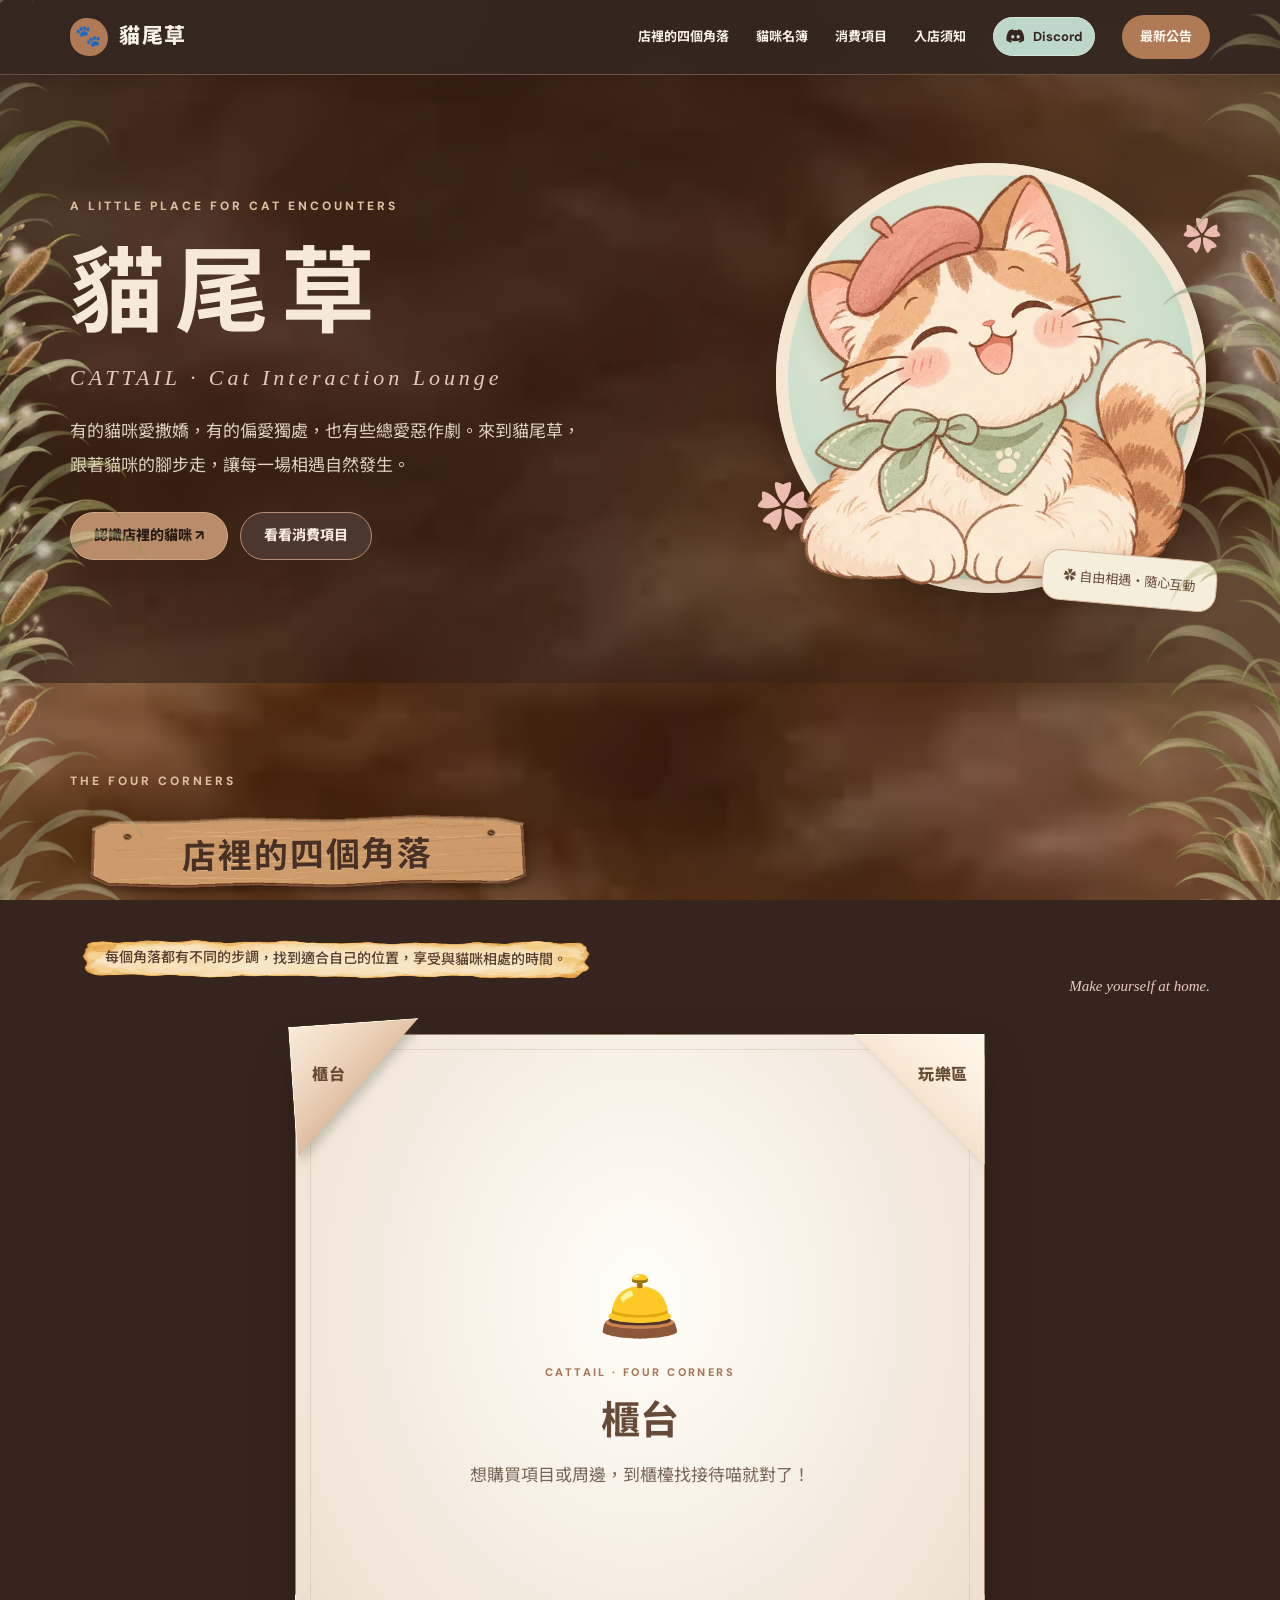
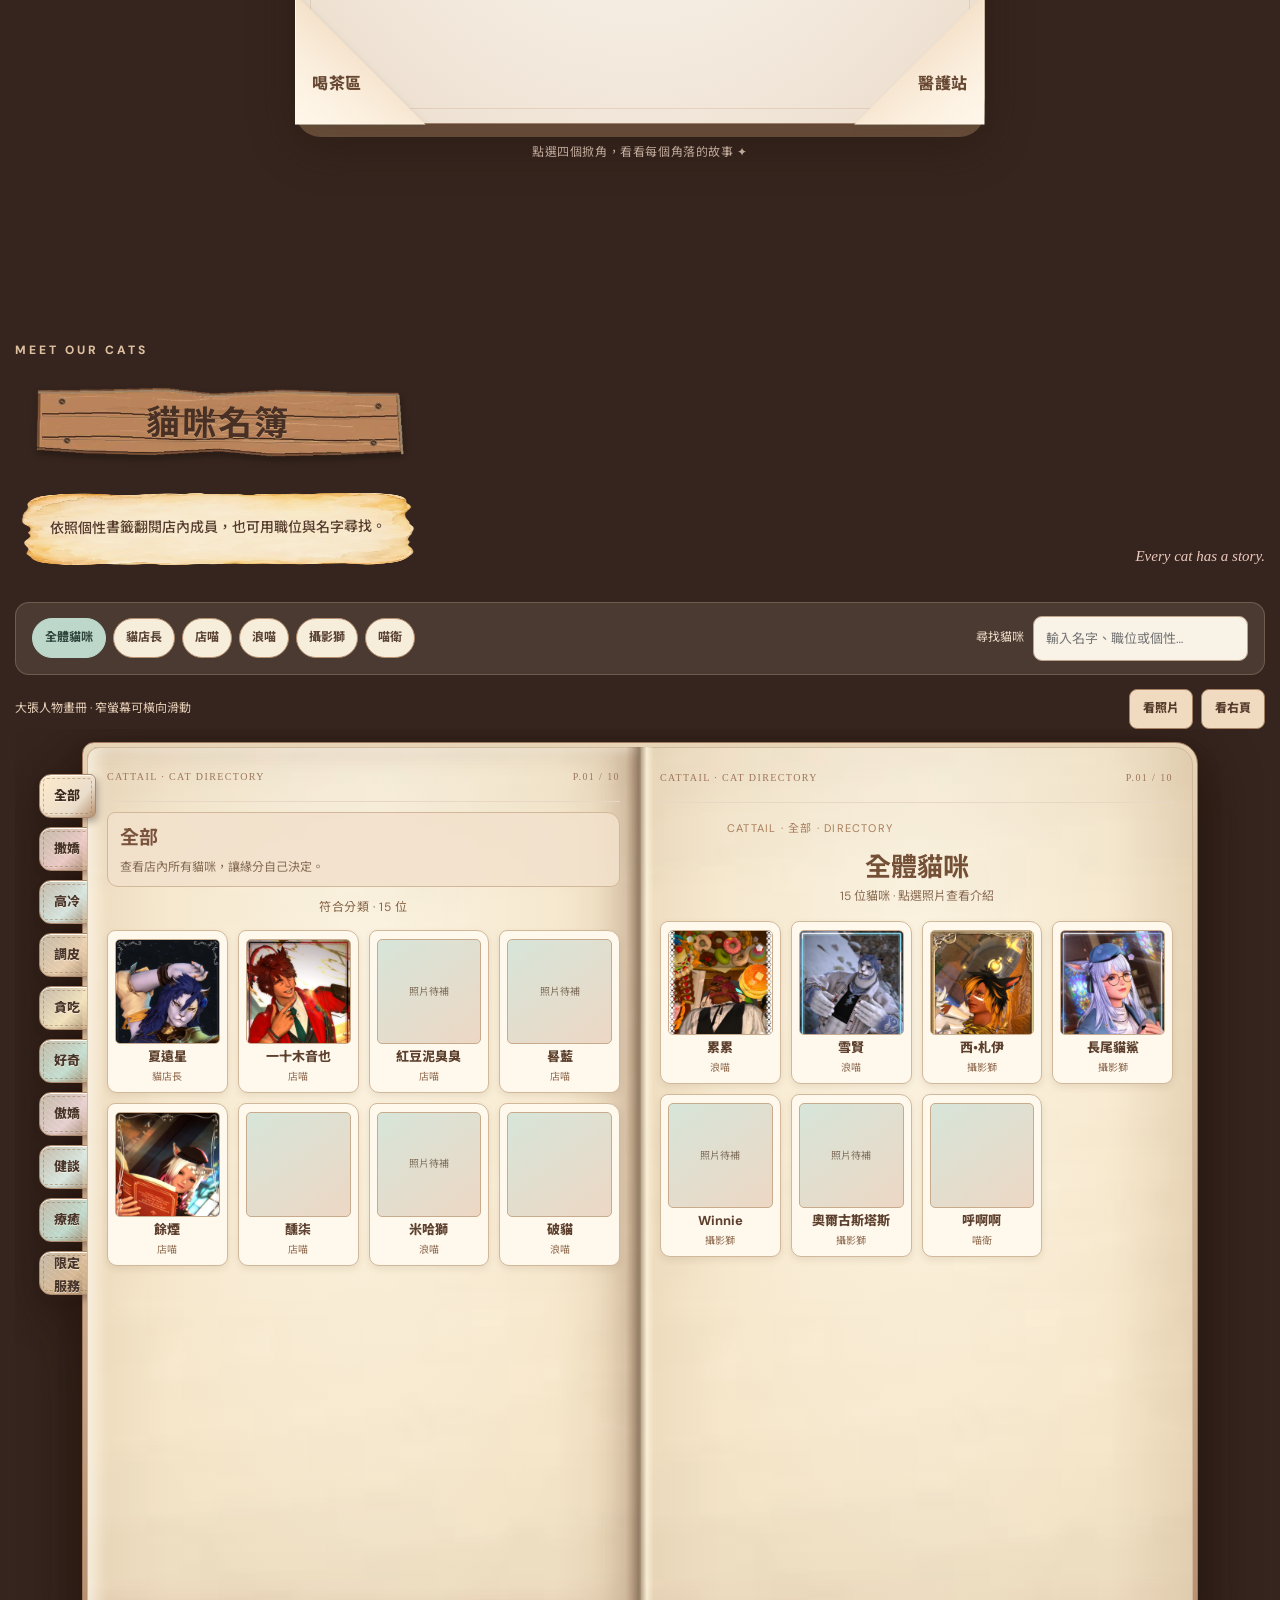
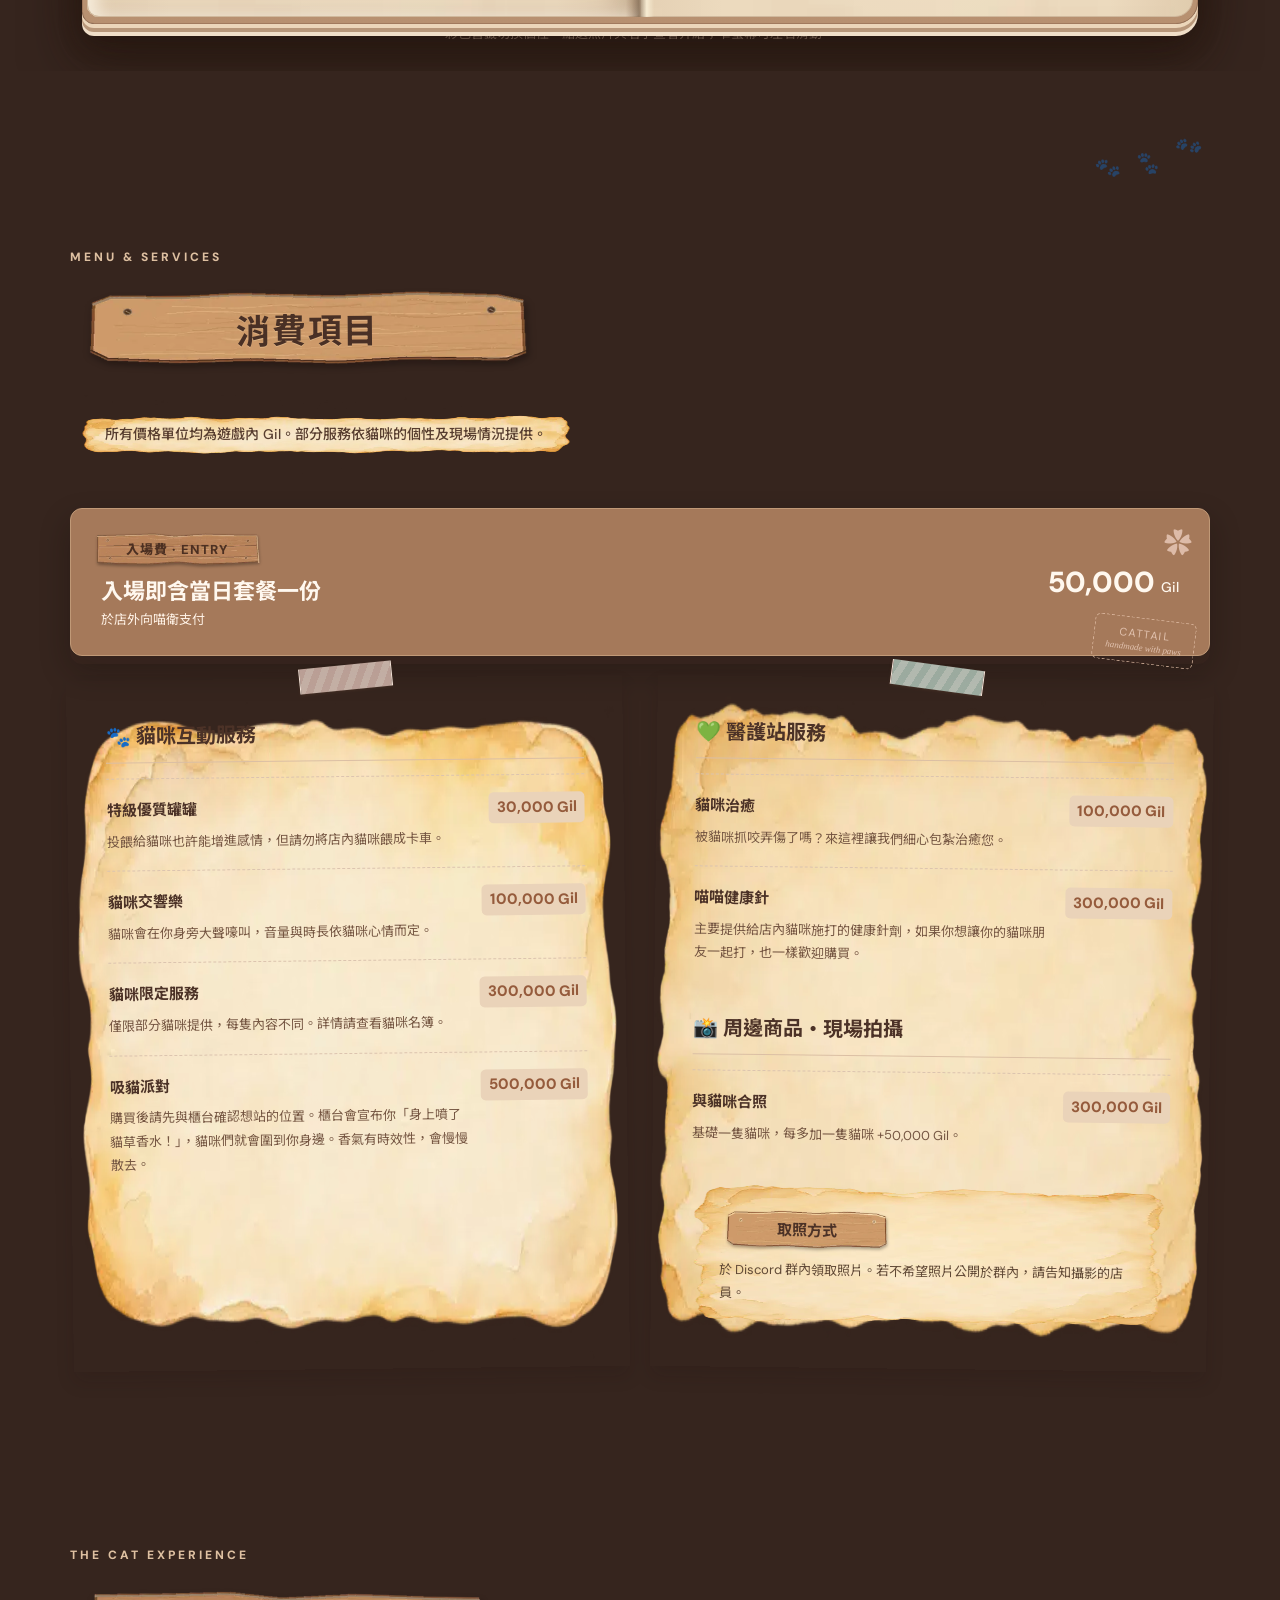
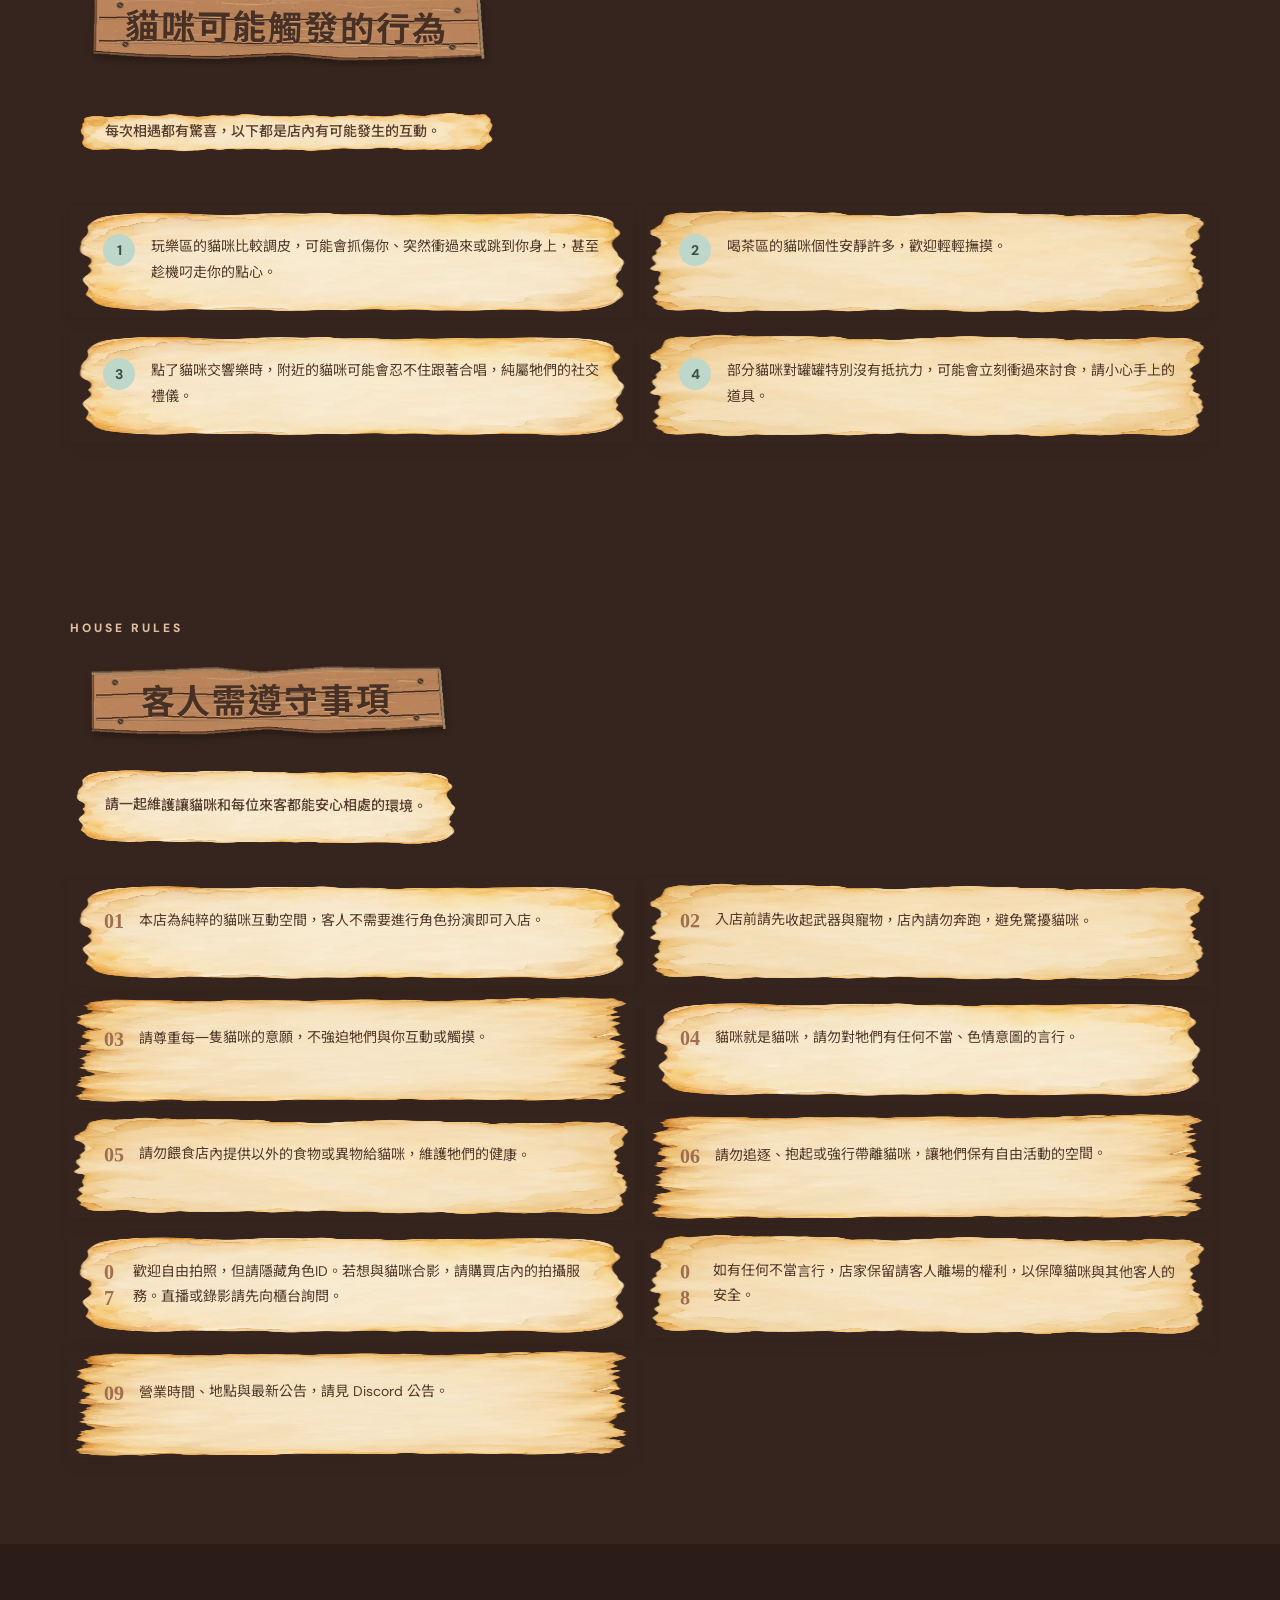
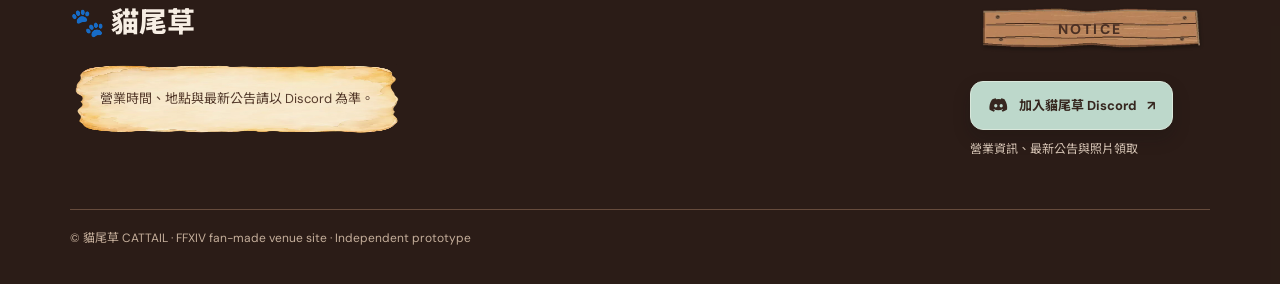
==== sites/cattail/index.html @ 221dbf66 "feat(cattail): refresh menu, tags and two-page cat directory overview" ====
<!doctype html>
<html lang="zh-Hant">
<head>
<meta charset="utf-8"><meta name="viewport" content="width=device-width, initial-scale=1">
<meta name="theme-color" content="#f7efe1">
<meta name="description" content="貓尾草｜FFXIV 貓咪互動主題店。認識店裡的貓咪，看看牠們各自的個性與故事。">
<title>貓尾草｜CATTAIL</title>
<style>
@import url('https://fonts.googleapis.com/css2?family=DM+Sans:wght@400;500;600;700&family=Noto+Sans+TC:wght@400;500;600;700;800&display=swap');
:root{--paper:#3F2F27;--cream:#F6EEDD;--ink:#F7F1E7;--sub:#D8C8B8;--green:#BDD8CB;--dark:#2E221C;--leaf:#BDD8CB;--line:#6B5447;--amber:#B07A57;--pink:#E7C6C1;--wood:#8E6348;--mint:#BDD8CB;--latte:#EAD8C5;--rose:#E7C6C1}
*{box-sizing:border-box}html{scroll-behavior:smooth}body{margin:0;background:var(--paper);color:var(--ink);font-family:"DM Sans","Noto Sans TC",sans-serif;line-height:1.8}button,a{font:inherit}a{color:inherit;text-decoration:none}button{cursor:pointer}::selection{background:#b9d2ae}
.wrapper{width:min(1140px,calc(100% - 42px));margin-inline:auto}
header{position:sticky;top:0;z-index:30;background:#faf4e9ed;backdrop-filter:blur(14px);border-bottom:1px solid #ddd9cd}.nav{height:74px;display:flex;align-items:center;justify-content:space-between;gap:20px}.brand{display:flex;align-items:center;gap:11px;font-size:21px;font-weight:800;letter-spacing:.08em}.brand-mark{display:grid;place-items:center;width:38px;height:38px;border-radius:45% 55% 49% 51%;background:var(--dark);color:#fff;font-size:21px}.nav-links{display:flex;gap:27px;align-items:center;font-size:13px;font-weight:700}.nav-links a:hover{color:var(--green)}.nav .pill{background:var(--dark);color:#fff;padding:10px 18px;border-radius:99px}.mobile-toggle{display:none;border:0;background:transparent;font-size:25px;color:var(--dark)}
.hero{position:relative;overflow:hidden;background:radial-gradient(circle at 83% 16%,#f4dec1 0,transparent 28%),linear-gradient(120deg,#f7ecd9,#f8f4e9 70%);padding:88px 0 90px}.hero-grid{display:grid;grid-template-columns:1.2fr .8fr;align-items:center;gap:45px}.eyebrow{font-size:12px;letter-spacing:.25em;font-weight:800;color:var(--green);text-transform:uppercase}.hero h1{font-size:clamp(52px,8vw,94px);line-height:1.2;letter-spacing:.12em;margin:19px 0 8px;color:var(--dark)}.hero .english{font-family:Georgia,serif;font-weight:400;font-style:italic;letter-spacing:.18em;font-size:22px;color:var(--amber)}.hero p{max-width:520px;color:#657567;font-size:17px;line-height:2}.hero-actions{display:flex;flex-wrap:wrap;gap:12px;margin-top:30px}.btn{display:inline-flex;align-items:center;justify-content:center;min-height:47px;padding:10px 23px;border-radius:99px;font-size:14px;font-weight:800;border:1px solid var(--dark);transition:.2s}.btn.primary{background:var(--dark);color:#fff}.btn.secondary{background:transparent;color:var(--dark)}.btn:hover{transform:translateY(-2px)}.hero-art{position:relative;min-height:370px;display:grid;place-items:center}.art-circle{width:min(100%,380px);aspect-ratio:1;border-radius:50%;background:#dce7ce;display:grid;place-items:center;box-shadow:inset 0 0 0 18px #eaf0dd;position:relative}.cat-illustration{font-size:clamp(130px,19vw,205px);line-height:1;filter:drop-shadow(0 10px 0 #b9cba9)}.art-circle:before,.art-circle:after{content:"✿";position:absolute;font-size:52px;color:#f2ba93}.art-circle:before{left:-19px;bottom:37px}.art-circle:after{right:-15px;top:40px;font-size:38px}.hero-sticker{position:absolute;bottom:4%;right:0;background:#fff9ef;border:1px solid #d8d7c7;box-shadow:0 10px 30px #48594518;padding:13px 20px;border-radius:18px;font-size:13px;transform:rotate(6deg)}
.section{padding:88px 0}.section.alt{background:#fffaf3}.section-head{display:flex;align-items:end;justify-content:space-between;gap:24px;margin-bottom:32px}.section h2{font-size:clamp(29px,4vw,43px);line-height:1.3;color:var(--dark);margin:8px 0}.section-desc{color:var(--sub);font-size:14px;max-width:520px}.section-head .decor{font-family:Georgia,serif;font-style:italic;font-size:15px;color:var(--amber)}
.corner-grid{display:grid;grid-template-columns:repeat(4,1fr);gap:15px}.corner{padding:29px 24px;border:1px solid #e2e1d4;border-radius:22px;background:#fffdf7;min-height:259px}.corner .symbol{font-size:40px;display:block;margin-bottom:15px}.corner h3{font-size:20px;color:var(--dark);margin:0 0 8px}.corner p{font-size:14px;color:var(--sub);margin:0}.corner:nth-child(2){background:#f5eee0}.corner:nth-child(3){background:#f0f3e9}.corner:nth-child(4){background:#f7eae7}
.filter-bar{display:flex;flex-wrap:wrap;gap:10px;margin:24px 0 25px}.filter{border:1px solid #d3d8c9;background:#fffdf7;padding:8px 16px;border-radius:99px;font-size:13px;font-weight:700;color:var(--dark)}.filter.active,.filter:hover{background:var(--dark);border-color:var(--dark);color:white}.filter:focus-visible,.btn:focus-visible,a:focus-visible{outline:3px solid #c88a4f;outline-offset:3px}.trait-explainer{display:flex;align-items:start;gap:12px;background:#edf1e7;padding:14px 19px;border-radius:14px;font-size:14px;color:#506853;margin-bottom:25px}.trait-explainer strong{white-space:nowrap}
.cats{display:grid;grid-template-columns:repeat(3,1fr);gap:20px}.empty{grid-column:1/-1;background:repeating-linear-gradient(135deg,#fcfaf2,#fcfaf2 14px,#f8f5ed 14px,#f8f5ed 28px);border:1px dashed #bac8ad;border-radius:22px;min-height:235px;display:flex;align-items:center;justify-content:center;flex-direction:column;text-align:center;padding:35px}.empty .big{font-size:55px}.empty h3{margin:10px 0 3px;color:var(--dark)}.empty p{font-size:14px;color:var(--sub);margin:0}.cat-card{background:#fff;border:1px solid #e0dfd1;border-radius:22px;overflow:hidden}.cat-image{aspect-ratio:4/3;background:#e7eede;display:grid;place-items:center;font-size:65px}.cat-body{padding:19px}.cat-body h3{margin:0}.cat-body p{font-size:14px;color:var(--sub)}.tags{display:flex;gap:7px;flex-wrap:wrap}.tag{background:#e8eee3;color:#54715c;font-size:12px;border-radius:99px;padding:3px 10px}.cat-details{margin-top:16px;border:0;border-radius:8px;background:#e3ebdf;color:var(--dark);padding:8px 15px;font-weight:700}
.entry-banner{margin-top:18px;padding:24px 30px;background:var(--dark);color:#fff;border-radius:20px;display:flex;justify-content:space-between;align-items:center;gap:15px}.entry-banner strong{font-size:22px}.entry-banner small{display:block;color:#dbeddf;font-size:13px}.entry-price{font-size:29px;font-weight:800;white-space:nowrap}.entry-price span{font-size:14px;font-weight:500}
.menu-grid{display:grid;grid-template-columns:1fr 1fr;gap:22px}.menu-panel{background:#fff;border:1px solid #e3e0d6;border-radius:22px;padding:28px}.menu-panel h3{margin:0 0 15px;color:var(--dark);font-size:20px}.menu-panel.wide{grid-column:1/-1}.menu-item{padding:17px 0;border-top:1px dashed #dadbd0;display:grid;grid-template-columns:1fr auto;gap:12px}.menu-item strong{font-size:15px}.menu-item p{margin:5px 0 0;color:var(--sub);font-size:13px}.menu-item .price{color:var(--amber);font-size:15px;font-weight:800;white-space:nowrap}.menu-note{background:#f4f1e8;border-radius:13px;padding:16px 18px;margin-top:17px;color:#6b705f;font-size:13px}
.behaviors{display:grid;grid-template-columns:repeat(2,1fr);gap:12px}.behavior{display:flex;gap:16px;align-items:start;padding:20px;background:#fffdf8;border:1px solid #e4e3d6;border-radius:16px;font-size:14px}.behavior .num{display:grid;place-items:center;flex:none;border-radius:50%;width:32px;height:32px;background:#dfe8d7;color:var(--dark);font-weight:800}
.rules{counter-reset:rules;display:grid;grid-template-columns:1fr 1fr;gap:12px}.rule{padding:18px 20px;border-radius:14px;border:1px solid #e0ded0;background:#fffdf7;font-size:14px;display:flex;gap:15px}.rule:before{counter-increment:rules;content:counter(rules,decimal-leading-zero);font-family:Georgia,serif;color:var(--amber);font-weight:bold;font-size:20px;line-height:1.3}
footer{background:#354f42;color:#e6eede;padding:54px 0 35px}.footer-grid{display:flex;justify-content:space-between;gap:25px;align-items:start}.footer-logo{font-size:28px;font-weight:800}.footer-note{color:#c0d2c3;font-size:13px}.footer-link{font-size:13px;text-decoration:underline;text-underline-offset:4px}.copyright{border-top:1px solid #5c7060;margin-top:35px;padding-top:18px;font-size:12px;color:#acbcae}
dialog{border:none;border-radius:22px;max-width:520px;width:calc(100% - 30px);padding:28px;background:#fffaf2;color:var(--ink);box-shadow:0 20px 70px #0004}dialog::backdrop{background:#233327a8}dialog button{float:right;border:0;background:var(--dark);color:#fff;border-radius:30px;padding:8px 16px}
@media(max-width:900px){.corner-grid{grid-template-columns:repeat(2,1fr)}.hero-grid{gap:15px}.hero-art{min-height:300px}.nav-links{gap:14px}}@media(max-width:690px){.wrapper{width:min(100% - 30px,1140px)}.nav{height:65px}.mobile-toggle{display:block}.nav-links{display:none;position:absolute;top:65px;left:0;right:0;background:var(--paper);padding:19px;flex-direction:column;align-items:stretch;border-bottom:1px solid #ddd}.nav-links.open{display:flex}.hero{padding:54px 0 45px}.hero-grid{grid-template-columns:1fr}.hero-art{min-height:230px;order:-1}.art-circle{width:210px}.cat-illustration{font-size:115px}.hero-sticker{right:10%;bottom:1%;font-size:11px}.hero h1{font-size:58px}.hero p{font-size:15px}.section{padding:62px 0}.section-head{display:block}.section-head .decor{display:none}.corner-grid,.menu-grid,.behaviors,.rules,.cats{grid-template-columns:1fr}.corner{min-height:auto;padding:23px}.menu-panel.wide{grid-column:auto}.menu-panel{padding:21px}.menu-item{grid-template-columns:1fr}.menu-item .price{margin-top:-5px}.entry-banner{align-items:start;flex-direction:column}.entry-price{font-size:24px}.footer-grid{flex-direction:column}}
@media(prefers-reduced-motion:reduce){html{scroll-behavior:auto}.btn{transition:none}}

/* Four-corner folded paper navigation */
.corner-switchboard{width:min(100%,690px);margin:34px auto 0}
.corner-paper{--corner-tone:#f4ebdb;position:relative;aspect-ratio:1;border-radius:26px;background:radial-gradient(ellipse at 50% 40%,#fffdf8 5%,var(--corner-tone) 120%);border:1px solid #e0d8c7;box-shadow:0 19px 50px #344d3b12,0 3px 7px #344d3b0a;isolation:isolate;transition:background .35s ease;overflow:visible}
.corner-paper[data-active="play"]{--corner-tone:#f3e6d5}
.corner-paper[data-active="tea"]{--corner-tone:#dfeadc}
.corner-paper[data-active="care"]{--corner-tone:#f2e0dd}
.corner-paper-grain{position:absolute;inset:14px;border:1px solid #a9b7a22e;border-radius:18px;pointer-events:none}
.corner-display{position:absolute;inset:16%;display:flex;flex-direction:column;align-items:center;justify-content:center;text-align:center;gap:8px;padding:18px;transition:opacity .2s ease,transform .28s ease}
.corner-display.is-changing{opacity:0;transform:translateY(10px)}
.corner-symbol{font-size:clamp(40px,6vw,67px);line-height:1.2;margin-bottom:7px}
.corner-kicker{letter-spacing:.22em;color:var(--green);font-size:11px;font-weight:800}
.corner-display h3{font-size:clamp(24px,4vw,39px);margin:3px 0;color:var(--dark);line-height:1.4}
.corner-display p{max-width:380px;color:var(--sub);font-size:clamp(13px,1.7vw,17px);line-height:1.9;margin:0}
.corner-flap{--edge:clamp(90px,19%,142px);width:var(--edge);height:var(--edge);border:0;background:none;position:absolute;z-index:3;color:var(--dark);padding:0;outline-offset:6px;filter:drop-shadow(2px 3px 3px #3948321f);transition:filter .25s ease}
.corner-flap .flap-fold{position:absolute;inset:0;background:linear-gradient(140deg,#fffdf5 4%,#e5d8bd 98%);clip-path:polygon(0 0,100% 0,0 100%);box-shadow:inset 1px 1px 0 #fff9e6;transition:transform .3s cubic-bezier(.2,.8,.2,1),background .3s;transform-origin:0 0}
.corner-flap .flap-fold:after{content:"";position:absolute;inset:0;background:linear-gradient(135deg,#fff8edaa,transparent 65%);clip-path:inherit}
.corner-flap.top-left{top:-1px;left:-1px}.corner-flap.top-right{top:-1px;right:-1px}.corner-flap.bottom-left{bottom:-1px;left:-1px}.corner-flap.bottom-right{bottom:-1px;right:-1px}
.corner-flap.top-right .flap-fold{transform:scaleX(-1);transform-origin:50% 50%}
.corner-flap.bottom-left .flap-fold{transform:scaleY(-1);transform-origin:50% 50%}
.corner-flap.bottom-right .flap-fold{transform:scale(-1,-1);transform-origin:50% 50%}
.corner-flap .flap-label{position:absolute;z-index:1;font-size:clamp(12px,1.6vw,16px);font-weight:800;letter-spacing:.035em;white-space:nowrap;pointer-events:none}
.corner-flap.top-left .flap-label{top:20%;left:13%}.corner-flap.top-right .flap-label{top:20%;right:13%}.corner-flap.bottom-left .flap-label{bottom:20%;left:13%}.corner-flap.bottom-right .flap-label{bottom:20%;right:13%}
.corner-flap.active .flap-fold{background:linear-gradient(140deg,#f8d8aa,#dfbd86)}
.corner-flap:hover,.corner-flap.active{filter:drop-shadow(3px 7px 5px #3948323b)}
.corner-flap.top-left:hover .flap-fold,.corner-flap.top-left.active .flap-fold{transform:translate(-7px,-7px) rotate(-4deg)}
.corner-flap.top-right:hover .flap-fold,.corner-flap.top-right.active .flap-fold{transform:scaleX(-1) translate(-7px,-7px) rotate(-4deg)}
.corner-flap.bottom-left:hover .flap-fold,.corner-flap.bottom-left.active .flap-fold{transform:scaleY(-1) translate(-7px,-7px) rotate(-4deg)}
.corner-flap.bottom-right:hover .flap-fold,.corner-flap.bottom-right.active .flap-fold{transform:scale(-1,-1) translate(-7px,-7px) rotate(-4deg)}
.corner-hint{text-align:center;font-size:12px;color:var(--sub);margin:18px 0 0;letter-spacing:.05em}
@media(max-width:690px){.corner-switchboard{width:min(100%,510px)}.corner-paper{border-radius:20px}.corner-paper-grain{inset:9px;border-radius:14px}.corner-display{inset:20% 12%;padding:4px;gap:3px}.corner-kicker{font-size:9px;letter-spacing:.09em}.corner-display p{font-size:13px;line-height:1.6}.corner-symbol{font-size:35px}.corner-flap{--edge:clamp(76px,22%,112px)}.corner-flap .flap-label{font-size:12px}}
@media(max-width:390px){.corner-display{inset:19% 10%}.corner-symbol{font-size:29px}.corner-display h3{font-size:23px}.corner-display p{font-size:12px;line-height:1.5}.corner-kicker{display:none}.corner-flap{--edge:73px}.corner-flap .flap-label{font-size:11px}}
@media(prefers-reduced-motion:reduce){.corner-display,.corner-flap,.corner-flap .flap-fold{transition:none!important}}

/* CATTAIL physical bookmark book layout */
.cat-book{display:grid;grid-template-columns:110px minmax(0,1fr);margin:30px auto 0;max-width:1060px;align-items:stretch;isolation:isolate}
.cat-book-tabs{display:flex;flex-direction:column;align-items:flex-end;gap:8px;padding:27px 0 25px;position:relative;z-index:5}
.bookmark-tab{--bookmark-color:#e8e7dd;--bookmark-text:#465a49;position:relative;display:block;width:100px;min-height:46px;padding:0 11px 0 0;border:0;background:none;cursor:pointer;text-align:center;color:var(--bookmark-text);font-weight:800;font-size:13px;transition:transform .24s ease,filter .24s ease;filter:drop-shadow(0 3px 2px #3b433919)}
.bookmark-tab:nth-child(2){--bookmark-color:#f5dedb}.bookmark-tab:nth-child(3){--bookmark-color:#dce5e7}.bookmark-tab:nth-child(4){--bookmark-color:#f7dfc2}.bookmark-tab:nth-child(5){--bookmark-color:#f1e8c6}.bookmark-tab:nth-child(6){--bookmark-color:#d9e8d8}.bookmark-tab:nth-child(7){--bookmark-color:#e9dce9}.bookmark-tab:nth-child(8){--bookmark-color:#d9e8ef}.bookmark-tab:nth-child(9){--bookmark-color:#d7ebdf}.bookmark-tab:nth-child(10){--bookmark-color:#ebddc1}
.bookmark-tab:before{content:"";position:absolute;inset:0 3px 0 0;background:var(--bookmark-color);border:1px solid #b6bbae;clip-path:polygon(0 0,88% 0,100% 50%,88% 100%,0 100%);border-radius:12px 0 0 12px}
.bookmark-tab:after{content:"";position:absolute;right:8px;top:4px;bottom:4px;width:2px;background:#ffffff77;transform:skewY(30deg)}
.bookmark-tab span{position:relative;z-index:1;display:block;padding:9px 7px 9px 2px}
.bookmark-tab:hover{transform:translateX(7px)}
.bookmark-tab.active{transform:translateX(13px);z-index:7;filter:drop-shadow(3px 5px 4px #283c3440)}
.bookmark-tab.active:before{background:#496957;border-color:#385345}
.bookmark-tab.active{color:#fff}
.bookmark-tab:focus-visible{outline:3px solid #ad7b43;outline-offset:4px;border-radius:10px}
.cat-book-stage{min-width:0;position:relative;perspective:1800px}
.cat-book-stage:after{content:"";position:absolute;bottom:-8px;left:9px;right:12px;height:10px;border-radius:0 0 14px 14px;background:repeating-linear-gradient(to bottom,#e2d8c8 0,#e2d8c8 1px,#fffaf2 2px,#fffaf2 3px);box-shadow:0 8px 18px #4c574329;z-index:-1}
.cat-book-page{position:relative;min-height:620px;height:100%;border:1px solid #d8d5c9;border-radius:5px 22px 22px 5px;background:linear-gradient(100deg,#eae7dc 0,#fffdf7 4%,#fffcf5 60%,#faf4e7 100%);box-shadow:6px 13px 34px #3b4c3b1c,inset 11px 0 15px #645c4a12;overflow:hidden;isolation:isolate}
.book-spine{position:absolute;top:0;bottom:0;left:0;width:24px;pointer-events:none;z-index:2;background:linear-gradient(90deg,#77736926,transparent)}
.page-content{position:relative;z-index:1;padding:39px 43px 44px;transition:opacity .15s ease;min-height:620px}
.book-page-heading{display:flex;justify-content:space-between;gap:15px;color:#9b8869;font-family:Georgia,serif;letter-spacing:.14em;font-size:11px;margin-bottom:33px;border-bottom:1px solid #e7e1d4;padding-bottom:15px}
.book-explainer{display:flex;align-items:flex-start;gap:12px;margin:0 0 28px;background:#eff2e9;border:1px solid #e2e9d9;border-radius:12px;padding:17px 20px}
.book-explainer strong{color:var(--dark);font-size:16px;white-space:nowrap}.book-explainer span{font-size:14px}
.cat-book .cats{grid-template-columns:repeat(2,minmax(0,1fr));align-content:start}
.cat-book .empty{background:radial-gradient(circle at top,#fffaf2,#f8f4eb);border:1px dashed #c7cfba;min-height:280px}
.page-flip-overlay{position:absolute;inset:0;z-index:8;pointer-events:none;opacity:0;transform-style:preserve-3d;perspective:1800px}
.page-flip-overlay:before,.page-flip-overlay .flip-paper-back{content:"";display:block;position:absolute;inset:0;border-radius:3px 20px 20px 3px;backface-visibility:hidden;background:linear-gradient(95deg,#d5cbba 0%,#faf5ea 4%,#fffdf6 45%,#f4e9d9 95%,#dfd3bf 100%);box-shadow:-14px 7px 28px #433e3261}
.page-flip-overlay .flip-paper-back{background:linear-gradient(95deg,#e5dac8,#fffcf4 40%,#f0e7d9);transform:rotateY(180deg)}
.cat-book-page.flipping .page-flip-overlay{opacity:1;transform-origin:left center;animation:bookPageTurn .82s cubic-bezier(.39,.01,.65,1) both}
.cat-book-page.flipping .page-content{animation:bookContentTransition .82s ease both}
@keyframes bookPageTurn{0%{transform:rotateY(0deg);opacity:0}3%{opacity:1}50%{transform:rotateY(-90deg);opacity:1}96%{opacity:1}100%{transform:rotateY(-180deg);opacity:0}}
@keyframes bookContentTransition{0%,42%{opacity:1}48%,58%{opacity:0}70%,100%{opacity:1}}
@media(max-width:860px){.cat-book{grid-template-columns:87px minmax(0,1fr)}.bookmark-tab{width:80px;min-height:43px;font-size:12px}.cat-book-tabs{gap:7px}.page-content{padding:27px 24px 31px}.cat-book .cats{grid-template-columns:1fr}.cat-book-page{min-height:600px}.page-content{min-height:600px}}
@media(max-width:550px){.cat-book{grid-template-columns:68px minmax(0,1fr)}.cat-book-tabs{gap:6px;padding-top:23px}.bookmark-tab{width:62px;min-height:38px;font-size:11px;padding-right:6px}.bookmark-tab.active{transform:translateX(8px)}.bookmark-tab span{padding:7px 4px 7px 0}.cat-book-page{border-radius:3px 14px 14px 3px;min-height:550px}.page-content{padding:26px 14px 25px 19px;min-height:550px}.book-page-heading{font-size:9px;letter-spacing:.04em;margin-bottom:19px}.book-explainer{display:block;padding:12px 13px}.book-explainer strong{display:block;margin-bottom:4px}.book-explainer span{font-size:12px}.cat-book .empty{min-height:220px;padding:15px}.cat-book .empty p{font-size:12px}.cat-book .empty h3{font-size:17px}}
@media(prefers-reduced-motion:reduce){.cat-book-page.flipping .page-flip-overlay,.cat-book-page.flipping .page-content{animation:none}.bookmark-tab{transition:none}}

/* Bound bookmark leaves: the tab rail travels with the turning paper. */
.cat-book{--bookmark-width:110px;display:block;position:relative;max-width:1060px;perspective:2000px;overflow:visible}
.cat-book-tabs{position:absolute;top:0;bottom:0;left:0;width:var(--bookmark-width);height:100%;z-index:6;transform:translateX(0);transition:transform .88s cubic-bezier(.32,.04,.25,1);display:flex;align-items:flex-end;flex-direction:column;gap:8px;padding:27px 0 25px;pointer-events:auto}
.cat-book-stage{position:relative;width:calc(100% - var(--bookmark-width));margin-left:var(--bookmark-width);transform:translateX(0);transition:transform .88s cubic-bezier(.32,.04,.25,1);perspective:2000px}
.cat-book[data-side="right"] .cat-book-tabs{transform:translateX(calc(100% * 0 + var(--book-travel, 0px)));align-items:flex-start}
.cat-book[data-side="right"] .cat-book-stage{transform:translateX(calc(-1 * var(--bookmark-width)))}
.cat-book[data-side="right"] .bookmark-tab{padding:0 0 0 11px}
.cat-book[data-side="right"] .bookmark-tab:before{inset:0 0 0 3px;clip-path:polygon(12% 0,100% 0,100% 100%,12% 100%,0 50%);border-radius:0 12px 12px 0}
.cat-book[data-side="right"] .bookmark-tab:after{right:auto;left:8px;transform:skewY(-30deg)}
.cat-book[data-side="right"] .bookmark-tab.active{transform:translateX(-13px)}
.cat-book[data-side="right"] .bookmark-tab:hover{transform:translateX(-7px)}
.cat-book[data-side="right"] .bookmark-tab.active:hover{transform:translateX(-13px)}
.cat-book[data-side="right"] .cat-book-page{border-radius:22px 5px 5px 22px;box-shadow:-6px 13px 34px #3b4c3b1c,inset -11px 0 15px #645c4a12;background:linear-gradient(270deg,#eae7dc 0,#fffdf7 4%,#fffcf5 60%,#faf4e7 100%)}
.cat-book[data-side="right"] .book-spine{left:auto;right:0;background:linear-gradient(270deg,#77736926,transparent)}
.cat-book[data-side="right"] .cat-book-stage:after{left:12px;right:9px}
.cat-book .page-flip-overlay{transform-origin:0 50%;will-change:transform;backface-visibility:visible}
.cat-book .cat-book-page.flipping-ltr .page-flip-overlay{animation:boundLeafLTR .88s cubic-bezier(.42,.02,.62,1) both}
.cat-book .cat-book-page.flipping-rtl .page-flip-overlay{transform-origin:100% 50%;animation:boundLeafRTL .88s cubic-bezier(.42,.02,.62,1) both}
.cat-book .cat-book-page.flipping-ltr .page-content,.cat-book .cat-book-page.flipping-rtl .page-content{animation:bookContentTransition .88s ease both}
.cat-book[data-side="left"] .cat-book-page .page-flip-overlay{background:linear-gradient(110deg,#fefbf3,#f0e5d5)}
.cat-book[data-side="right"] .cat-book-page .page-flip-overlay{background:linear-gradient(260deg,#fefbf3,#f0e5d5)}
@keyframes boundLeafLTR{0%{opacity:0;transform:rotateY(0deg)}3%{opacity:1}47%{opacity:1;transform:rotateY(89deg)}94%{opacity:1}100%{opacity:0;transform:rotateY(180deg)}}
@keyframes boundLeafRTL{0%{opacity:0;transform:rotateY(0deg)}3%{opacity:1}47%{opacity:1;transform:rotateY(-89deg)}94%{opacity:1}100%{opacity:0;transform:rotateY(-180deg)}}
@keyframes bookContentTransition{0%,42%{opacity:1}48%,58%{opacity:0}70%,100%{opacity:1}}
@media(max-width:860px){.cat-book{--bookmark-width:87px}.cat-book-tabs{gap:7px}}
@media(max-width:550px){.cat-book{--bookmark-width:68px}.cat-book-tabs{gap:6px;padding-top:23px}}
@media(prefers-reduced-motion:reduce){.cat-book-tabs,.cat-book-stage{transition:none!important}.cat-book-page.flipping-ltr .page-flip-overlay,.cat-book-page.flipping-rtl .page-flip-overlay,.cat-book-page.flipping-ltr .page-content,.cat-book-page.flipping-rtl .page-content{animation:none!important}}

/* Physical two-page book: each bookmark is part of an individual leaf. */
.physical-book{--tabW:76px;max-width:1140px;margin:36px auto 0;padding:0 var(--tabW);overflow:visible}
.book-spread{position:relative;width:100%;height:610px;perspective:1800px;overflow:visible;isolation:isolate;filter:drop-shadow(0 15px 16px #544c3c21)}
.book-spread:before{content:"";position:absolute;inset:-5px -5px -7px;border-radius:12px 22px 22px 12px;background:#e6dbcb;box-shadow:0 5px #cfc2ae,0 8px #f7ead7;z-index:-1}
.book-base{position:absolute;top:0;bottom:0;width:50%;background:linear-gradient(95deg,#f8f2e8,#fffdf7 18%,#fffaf0);border:1px solid #d9d3c5;overflow:hidden}
.book-base-left{left:0;border-radius:13px 0 0 13px}
.book-base-right{right:0;border-radius:0 18px 18px 0;padding:35px;background:linear-gradient(100deg,#efe7da,#fffdf6 11%,#fffaf1)}
.book-sheets{position:absolute;inset:0;z-index:2;pointer-events:none}
.book-leaf{position:absolute;left:0;top:0;width:50%;height:100%;transform-origin:right center;transform:rotateY(0deg);transform-style:preserve-3d;transition:transform .68s cubic-bezier(.37,.03,.63,1);pointer-events:none;will-change:transform}
.book-leaf.turned{transform:rotateY(180deg)}
.leaf-face{position:absolute;inset:0;backface-visibility:hidden;-webkit-backface-visibility:hidden;overflow:visible;border:1px solid #ddd3c4;background:linear-gradient(100deg,#fffdf7,#fcf8ee 76%,#e9e0d1 100%);box-shadow:inset -10px 0 15px #7b695315}
.leaf-front{border-radius:12px 3px 3px 12px}
.leaf-back{transform:rotateY(180deg);background:linear-gradient(90deg,#e9e0d1,#fffdf7 13%,#faf4eb);border-radius:3px 18px 18px 3px;box-shadow:inset 11px 0 16px #7b695316}
.book-leaf-content{height:100%;min-width:0;padding:31px 29px 35px;overflow:auto;scrollbar-width:thin;pointer-events:auto}
.book-page-heading{margin-bottom:25px;font-size:10px}
.book-trait-heading{padding:14px 16px;background:#eef2e9;border-radius:12px;margin-bottom:22px}
.book-trait-heading h3{margin:0 0 2px;color:var(--dark);font-size:19px}
.book-trait-heading p{margin:0;font-size:12px;color:var(--sub);line-height:1.7}
.book-cat-list{display:grid;grid-template-columns:1fr;gap:14px}
.book-cat-list .empty{min-height:215px;padding:18px;background:#faf7ef}
.book-cat-list .empty h3{font-size:17px}.book-cat-list .empty p{font-size:12px}
.book-cat-list .cat-image{aspect-ratio:3/2}.book-cat-list .cat-body{padding:15px}
.book-back-content{height:calc(100% - 70px);display:flex;align-items:center;justify-content:center;flex-direction:column;text-align:center;padding:20px 12px;color:var(--dark)}
.book-back-content h3{font-size:clamp(24px,3vw,38px);margin:12px 0}
.book-back-content p{font-size:15px;line-height:2;max-width:300px;color:var(--sub)}
.book-paw{font-size:45px;opacity:.6;margin-top:22px}
.book-center-spine{position:absolute;top:0;bottom:0;left:calc(50% - 7px);width:14px;background:linear-gradient(90deg,#52463800,#5f554b23 45%,#fffdf6a8 70%,transparent);pointer-events:none;z-index:160}
.bound-tab{--tab-color:#e2e6df;position:absolute;top:calc(26px + var(--tab-index) * 53px);width:var(--tabW);height:44px;z-index:1;padding:0 8px;border:1px solid #b9b9ad;color:#395b4b;background:linear-gradient(120deg,#ffffff92,var(--tab-color) 70%);font-weight:800;font-size:13px;letter-spacing:.025em;pointer-events:auto;box-shadow:0 3px 7px #3b4c392a;transition:filter .18s ease}
.bound-tab-left{left:calc(-1 * var(--tabW) + 8px);border-radius:11px 3px 3px 11px;border-right:0}
.bound-tab-right{right:calc(-1 * var(--tabW) + 8px);border-radius:3px 11px 11px 3px;border-left:0}
.bound-tab:hover{filter:brightness(1.07)}
.current-leaf .bound-tab-left{background:linear-gradient(120deg,#587d68,#3d5b4b);color:#fff}
.book-leaf.in-motion .leaf-face{box-shadow:inset -10px 0 18px #61513b27,0 8px 22px #574d3e30}
.book-leaf.in-motion:before{content:"";position:absolute;inset:0;background:#39302124;z-index:1;pointer-events:none;animation:turnShade .68s ease both}
@keyframes turnShade{0%,100%{opacity:0}50%{opacity:1}}
.book-help{text-align:center;margin:22px 0 0;color:var(--sub);font-size:12px}
@media(max-width:850px){.physical-book{--tabW:61px;padding:0 var(--tabW)}.book-spread{height:560px}.book-leaf-content,.book-base-right{padding:22px 15px}.bound-tab{height:40px;top:calc(20px + var(--tab-index) * 49px);font-size:11px}.book-page-heading{font-size:9px;letter-spacing:0}.book-trait-heading{padding:10px}.book-trait-heading h3{font-size:17px}.book-trait-heading p{font-size:11px}}
@media(max-width:600px){.physical-book{--tabW:42px;padding:0 var(--tabW)}.book-spread{height:550px}.book-leaf-content{padding:19px 9px;overflow:auto}.book-base-right{padding:17px 8px}.book-page-heading{font-size:8px;gap:4px;margin-bottom:12px}.book-trait-heading{padding:8px;margin-bottom:12px}.book-trait-heading h3{font-size:14px}.book-trait-heading p{font-size:10px;line-height:1.5}.book-cat-list .empty{min-height:200px;padding:8px}.book-cat-list .empty .big{font-size:32px}.book-cat-list .empty h3{font-size:13px}.book-cat-list .empty p{font-size:10px}.bound-tab{height:39px;top:calc(18px + var(--tab-index) * 48px);font-size:10px;padding:0 1px;writing-mode:vertical-rl;letter-spacing:0}.book-back-content h3{font-size:20px}.book-back-content p{font-size:11px;line-height:1.6}.book-paw{font-size:25px}.book-cat-list .cat-body{padding:9px}.book-cat-list .cat-body h3{font-size:13px}}
@media(prefers-reduced-motion:reduce){.book-leaf{transition:none!important}.book-leaf.in-motion:before{animation:none!important}}

/* CATTAIL palette v2 — buttercream, caramel wood, dusty pink & mint */
body{background:var(--paper);color:var(--ink)}
header{background:#f7f0e5f2;border-bottom-color:#e6d7c6}
.brand{color:#664733}.brand-mark{background:#a97957}
.nav-links a:hover{color:#a97957}
.nav .pill,.btn.primary{background:#795542;color:#fff;border-color:#795542}
.btn.secondary{color:#795542;border-color:#b78a6b}
.btn:hover{box-shadow:0 7px 20px #775a4230}
.hero{background:radial-gradient(circle at 81% 17%,#f4d8ca 0,transparent 28%),radial-gradient(circle at 66% 90%,#d4e6d9 0,transparent 32%),linear-gradient(115deg,#f3e3d2,#fff8ec 70%)}
.eyebrow{color:#a77a5a}
.hero h1,.section h2,.section h3{color:#73513f}
.hero .english,.section-head .decor{color:#b78065}
.hero p,.section-desc{color:#806c5d}
.art-circle{background:#c3ded0;box-shadow:inset 0 0 0 18px #e4eee4}
.cat-illustration{filter:drop-shadow(0 10px 0 #a9c9ba)}
.art-circle:before,.art-circle:after{color:#e5b0a8}
.hero-sticker{background:#fff5e9;border-color:#e8d6c2;color:#785542}
.section.alt{background:#fff9f1}
.corner-paper{background:radial-gradient(ellipse at 50% 38%,#fffdf7 5%,var(--corner-tone) 120%);border-color:#e1d1bd;box-shadow:0 19px 45px #79574216,0 3px 7px #7957420b}
.corner-paper[data-active="counter"]{--corner-tone:#e9d6c2}
.corner-paper[data-active="play"]{--corner-tone:#f2d8ca}
.corner-paper[data-active="tea"]{--corner-tone:#cfe3d7}
.corner-paper[data-active="care"]{--corner-tone:#eed2d3}
.corner-paper-grain{border-color:#a9795730}
.corner-kicker{color:#a97957}
.corner-display h3{color:#795542}
.corner-display p{color:#806c5d}
.corner-flap .flap-fold{background:linear-gradient(145deg,#fff5e5,#e9cbab)}
.corner-flap.active .flap-fold{background:linear-gradient(145deg,#edcfb1,#c99d7e)}
.corner-flap .flap-label{color:#664733}
.corner-hint{color:#927a68}
.physical-book{filter:drop-shadow(0 1px 0 #fff9f2)}
.book-spread:before{background:#ddc7ae;box-shadow:0 5px #bd9e7e,0 8px #f2dfc6}
.book-base{border-color:#dfcbb7;background:linear-gradient(105deg,#efe1cd,#fffbf3 16%,#fff8ec)}
.book-base-right{background:linear-gradient(100deg,#e7d1b9,#fffaf1 11%,#fff7ea)}
.leaf-face{border-color:#deccba;background:linear-gradient(100deg,#fffdf6,#fcf5e8 75%,#dfc7ad 100%);box-shadow:inset -10px 0 15px #966f4c1c}
.leaf-back{background:linear-gradient(90deg,#e4ceb7,#fffaf0 13%,#fcf2e5);box-shadow:inset 11px 0 16px #966f4c20}
.book-trait-heading{background:#f1e6d8;border:1px solid #e4d4c3}
.book-trait-heading h3,.book-back-content,.book-back-content h3{color:#795542}
.book-trait-heading p,.book-back-content p{color:#806c5d}
.book-page-heading{color:#a97957;border-color:#e9d7c5}
.book-center-spine{background:linear-gradient(90deg,#6e4d3300,#88684937 45%,#fff9f0b0 70%,transparent)}
.bound-tab{border-color:#ad9e8e;color:#624a3a;background:linear-gradient(120deg,#ffffffbe,var(--tab-color) 80%);box-shadow:0 3px 7px #65503d33}
.current-leaf .bound-tab-left{background:linear-gradient(120deg,#aa7a59,#78523e);color:#fff}
.book-cat-list .empty{background:radial-gradient(circle at top,#fff9f0,#f6eadd);border-color:#d9c4af}
.cat-card,.menu-panel{background:#fffbf5;border-color:#e6d5c3}
.cat-image{background:#dce9df}
.tag{background:#dbe8dd;color:#665344}
.cat-details{background:#e9d1bc;color:#70513e}
.entry-banner{background:#86604a;color:#fff8ef}
.entry-banner small{color:#f3e2d4}
.menu-item{border-color:#eadac8}
.menu-item .price{color:#ad7353}
.menu-note{background:#f1e5d6;color:#795e4b}
.behavior,.rule{background:#fffaf3;border-color:#e5d5c4}
.behavior .num{background:#c3ded0;color:#5b5343}
.rule:before{color:#b47c5b}
footer{background:#624838;color:#fff8ee}
.footer-note{color:#e4d2c4}
.copyright{border-color:#987561;color:#dac1af}
dialog{background:#fff9f0;color:#574338}
dialog button{background:#795542}

/* CATTAIL NIGHT COFFEE — deep chocolate shell + illuminated cream paper */
html{background:#33251f;color-scheme:dark}
body{background:#3f2f27;color:#f7f1e7}
header{background:#352720f5;border-bottom:1px solid #695144;box-shadow:0 4px 20px #21171135}
.brand,.nav-links a{color:#f7f1e7}
.brand-mark{background:#b07a57;color:#fff7ea}
.nav-links a:hover{color:#bdd8cb}
.nav .pill{background:#b07a57;color:#fff8f1}
.mobile-toggle{color:#f7f1e7}
.hero{background:radial-gradient(circle at 78% 16%,#7e564a7d,transparent 32%),radial-gradient(circle at 69% 88%,#537b696e,transparent 36%),linear-gradient(117deg,#3e2d27,#523a30 74%,#3c2b24)}
.hero h1,.section h2{color:#f7e9d9}
.eyebrow{color:#dec0a1}
.hero .english,.section-head .decor{color:#e7c6c1}
.hero p,.section-desc{color:#e0d0c0}
.btn.primary{background:#bb8c69;color:#261b15;border-color:#cfaa8b}
.btn.secondary{background:#4c372e;color:#f7eadc;border-color:#b78d72}
.btn:hover{box-shadow:0 8px 22px #160d0a50}
.art-circle{background:#8fae9e;box-shadow:inset 0 0 0 18px #b8cdbf}
.cat-illustration{filter:drop-shadow(0 10px 0 #6f9583)}
.art-circle:before,.art-circle:after{color:#edbbb1}
.hero-sticker{background:#f6eedd;color:#674a38;border-color:#d8b79b}
.section,.section.alt{background:#3f2f27}
.section.alt{background:#48352c}
.section-head .decor{color:#ecc9bc}
.corner-paper{border-color:#9d8069;box-shadow:0 18px 50px #2116106e,0 0 0 7px #7758492c}
.corner-paper[data-active="counter"]{--corner-tone:#e6d4c1}
.corner-paper[data-active="play"]{--corner-tone:#f0d4c8}
.corner-paper[data-active="tea"]{--corner-tone:#d1e6da}
.corner-paper[data-active="care"]{--corner-tone:#f1dce0}
.corner-display h3{color:#674a38}
.corner-display p{color:#796556}
.corner-kicker{color:#a77556}
.corner-hint{color:#e4cbbb}
.corner-flap .flap-label{color:#674832}
.physical-book{filter:drop-shadow(0 12px 28px #1e110b7a)}
.book-spread:before{background:#c3a184;box-shadow:0 5px #a47e61,0 8px #e8d3b5}
.book-base,.book-base-right,.leaf-face,.leaf-back{color:#574338}
.book-trait-heading h3,.book-back-content h3{color:#73513f}
.book-trait-heading p,.book-back-content p{color:#806c5d}
.book-cat-list .empty h3{color:#73513f}
.book-cat-list .empty p{color:#806c5d}
.book-help{color:#e4cbbb}
.cat-card{background:#fff8ed;color:#574338}
.cat-body h3,.cat-body p{color:#73513f}
.cat-details{background:#e6c8ad;color:#684a35}
.menu-panel{background:#f6eedd;border-color:#d6bda3;color:#574338;box-shadow:0 8px 26px #24161138}
.menu-panel h3{color:#6d4b38}
.menu-item{border-color:#dcc4af}
.menu-item p{color:#795f4c}
.menu-item .price{color:#955b3c}
.menu-note{background:#ead8c5;color:#6b4c38}
.entry-banner{background:#a5795a;border:1px solid #c09977;color:#fff8ef}
.entry-banner small{color:#fff2e6}
.behavior,.rule{background:#f5e9d8;border:1px solid #dac0a7;color:#604a3b;box-shadow:0 5px 20px #24161120}
.behavior .num{background:#bdd8cb;color:#3d5047}
.rule:before{color:#a36e4c}
footer{background:#30221c;color:#f7eee4}
.footer-note{color:#d8c8b8}
.copyright{border-color:#664b3c;color:#c5ae9b}
dialog{background:#f6eedd;color:#574338}
dialog button{background:#76513d}
@media(max-width:690px){.nav-links{background:#352720;border-bottom-color:#695144}.nav-links a{color:#f7f1e7}}

/* One fixed fur backdrop for the entire site: no tiled sections or visible seams. */
body{background:#36251e}
body::before{
 content:"";position:fixed;inset:0;z-index:0;pointer-events:none;
 background-image:linear-gradient(rgba(35,22,17,.25),rgba(35,22,17,.25)),url("[data-uri]");
 background-position:center center;
 background-repeat:no-repeat;
 background-size:cover;
}
body>header,body>main,body>footer,body>dialog{position:relative;z-index:1}
.section,.section.alt{background:transparent!important;background-image:none!important}
.hero{background:linear-gradient(105deg,rgba(42,27,21,.62),rgba(62,40,30,.30))!important}
footer{background:rgba(43,29,23,.93)}
@media(max-width:690px){
 body::before{background-position:center center;background-size:cover}
 .hero{background:linear-gradient(105deg,rgba(42,27,21,.68),rgba(62,40,30,.38))!important}
}

/* CATTAIL handmade notebook / translucent index / soft cat doodles */
:root{--soft-wood:#b28768;--sticky-pink:#edc9c7;--sticky-mint:#c9dfd3;--cream-note:#fff6e9}
.hero .wrapper{position:relative;z-index:2}
.cat-doodle-art{position:absolute;z-index:3;width:132px;height:132px;right:-20px;bottom:-4px;transform:rotate(-9deg);filter:drop-shadow(0 9px 12px #3822193d);pointer-events:none}
.cat-doodle-svg{width:100%;height:100%}
.hero-sticker{right:100px;bottom:10px;transform:rotate(5deg);box-shadow:0 8px 20px #3f281c3b}
.cat-doodle-art:before{content:"";position:absolute;width:38px;height:16px;background:#e8c4beae;top:4px;left:38px;transform:rotate(-12deg);border:1px solid #f7ede47d;z-index:4}
.paw-trail{position:absolute;top:-19px;right:max(6%,calc((100vw - 1140px)/2));display:flex;gap:17px;transform:rotate(-13deg);opacity:.43;color:#f2d2bf;font-size:20px;pointer-events:none}
.paw-trail span:nth-child(2){transform:rotate(25deg) translateY(5px)}.paw-trail span:nth-child(3){transform:rotate(-18deg) translateY(-3px)}
#services{position:relative}
.scrapbook-stamp{position:absolute;right:max(35px,calc((100vw - 1140px)/2 + 15px));margin-top:-38px;padding:8px 12px;border:1px dashed #e3c0a8;border-radius:6px;color:#f1d5c5;transform:rotate(7deg);display:flex;flex-direction:column;text-align:center;line-height:1.4;letter-spacing:.14em;font-size:11px;pointer-events:none;opacity:.8}
.scrapbook-stamp small{letter-spacing:0;font-family:Georgia,serif;font-style:italic;font-size:9px}
.menu-grid{gap:28px;align-items:stretch}
.menu-panel{position:relative;overflow:visible;border-radius:11px 17px 14px 12px;background:linear-gradient(132deg,#fffbf4,#f5e8d8);border:1px solid #d9bea4;box-shadow:2px 4px 0 #d0af9259,0 12px 30px #1d100d57}
.menu-panel:nth-child(1){transform:rotate(-.65deg)}.menu-panel:nth-child(2){transform:rotate(.65deg)}
.menu-panel:before{content:"";position:absolute;width:91px;height:25px;left:calc(50% - 45px);top:-13px;transform:rotate(-5deg);background:repeating-linear-gradient(115deg,#efd0c5b8 0,#efd0c5b8 7px,#f8e2d6bb 7px,#f8e2d6bb 14px);border-left:1px solid #f7e6db;border-right:1px solid #f7e6db;box-shadow:0 1px 3px #7c564035;pointer-events:none}
.menu-panel:nth-child(2):before{background:repeating-linear-gradient(115deg,#c1dbcebd 0,#c1dbcebd 7px,#deede2be 7px,#deede2be 14px);transform:rotate(7deg)}
.menu-panel h3{padding-bottom:8px;border-bottom:1px solid #dbbfa4}
.menu-item{position:relative}
.menu-item .price{background:#ead3b9;border-radius:5px;padding:2px 8px;height:fit-content;font-variant-numeric:tabular-nums}
.menu-note{border-left:4px solid #ac8465;border-radius:3px 10px 10px 3px}
.entry-banner{border-radius:12px;box-shadow:0 8px 0 #3a261f9c,0 14px 30px #130b0852}
.entry-banner:before{content:"✿";font-size:28px;color:#f0d2c3;position:absolute;right:17px;top:10px;opacity:.75}
.entry-banner{position:relative}
.rule{border-radius:8px 15px 11px 12px}
.rule:nth-child(3n + 1){border-top:3px solid #e7c6c1}
.rule:nth-child(3n + 2){border-top:3px solid #bdd8cb}
.rule:nth-child(3n){border-top:3px solid #dcb98f}
.corner-paper{box-shadow:0 13px 0 #8d6a5091,0 23px 45px #23150c75}
.corner-flap .flap-fold{filter:drop-shadow(1px 3px 2px #714e3538)}
.corner-flap:hover .flap-fold{filter:drop-shadow(3px 7px 4px #714e354d)}
/* Index tabs: transparent rounded acrylic rather than opaque paper arrows */
.bound-tab{
 background:linear-gradient(135deg,#ffffffa3 0%,#ffffff4d 38%,var(--tab-color) 92%)!important;
 border:1px solid #fffbf3a8!important;
 color:#4f3b30!important;
 border-radius:10px!important;
 box-shadow:inset 0 1px 0 #ffffffb8,inset 0 -1px 0 #ffffff82,1px 4px 9px #3a281e49!important;
 -webkit-backdrop-filter:blur(5px) saturate(1.2);
 backdrop-filter:blur(5px) saturate(1.2);
 overflow:hidden;
}
.bound-tab:after{content:"";position:absolute;left:8%;right:12%;top:4px;height:4px;border-radius:90%;background:#ffffff96;pointer-events:none}
.bound-tab-left{border-radius:12px 5px 5px 12px!important}
.bound-tab-right{border-radius:5px 12px 12px 5px!important}
.current-leaf .bound-tab-left{background:linear-gradient(135deg,#f7ead7e0,#d6b99bee 75%)!important;border-color:#fff5e9!important;color:#463227!important}
.bound-tab:hover{filter:brightness(1.12) saturate(1.1);box-shadow:0 5px 13px #39251f6e!important}
.book-leaf.in-motion .bound-tab{backface-visibility:hidden}
@media(max-width:690px){
 .cat-doodle-art{width:96px;height:96px;right:4%;bottom:8px}
 .hero-sticker{right:23%;bottom:4px}
 .menu-grid{gap:27px}
 .menu-panel:nth-child(1),.menu-panel:nth-child(2){transform:none}
 .scrapbook-stamp{right:22px;transform:rotate(6deg);font-size:9px;margin-top:-24px}
 .paw-trail{right:20px}
}
@media(prefers-reduced-motion:reduce){
 .cat-doodle-art,.menu-panel{transition:none}
}

/* Hand-illustrated CATTAIL hero mascot, replacing the platform cat emoji. */
.hero .mascot-circle{width:min(100%,430px);background:radial-gradient(circle at 45% 38%,#faf0dd 0,#c4dcc8 66%,#92af9d 100%);box-shadow:inset 0 0 0 12px #f5e7d2,0 14px 36px #25160f48}
.hero-mascot{width:100%;height:100%;display:block;overflow:visible;transform:translateY(3%) scale(1.08);filter:drop-shadow(0 12px 8px #51372224)}
.hero .hero-sticker{right:-7px;bottom:-13px}
@media(max-width:690px){.hero .mascot-circle{width:245px}.hero .hero-sticker{right:4%;bottom:0}.hero-mascot{transform:translateY(3%) scale(1.05)}}
.hero-mascot-source{display:block;width:100%;height:100%;object-fit:contain;transform:scale(1.08);filter:drop-shadow(0 12px 8px #51372224)}@media(max-width:690px){.hero-mascot-source{transform:scale(1.06)}}

/* CATTAIL — layered transparent watercolor foliage along both full viewport edges.
  Five separate independently moving illustrations per side; no repeated tiled artwork or ground strip. */
.ct-edge-illustration{position:fixed;inset:0;pointer-events:none;z-index:2;overflow:hidden}
.ct-border-side{position:absolute;top:0;bottom:0;width:clamp(120px,15vw,245px);pointer-events:none;opacity:.87}
.ct-border-left{left:0}.ct-border-right{right:0}
.ct-sway-layer{position:absolute;width:100%;height:auto;aspect-ratio:1/3;object-fit:contain;pointer-events:none;user-select:none;-webkit-user-drag:none;transform-origin:12% 85%;backface-visibility:hidden}
.ct-left{left:-17%}.ct-right{right:-17%;transform-origin:88% 85%}
.ct-depth-1{top:-18%;opacity:.38;animation:ctBreezeA 11.7s ease-in-out -3.1s infinite alternate}
.ct-depth-2{top:13%;opacity:.48;animation:ctBreezeB 8.9s ease-in-out -5.2s infinite alternate}
.ct-depth-3{top:47%;opacity:.47;animation:ctBreezeC 13.1s ease-in-out -1.7s infinite alternate}
.ct-depth-4{top:2%;opacity:.86;animation:ctBreezeD 9.7s ease-in-out -6.4s infinite alternate}
.ct-depth-5{top:54%;opacity:.78;animation:ctBreezeE 10.8s ease-in-out -3.8s infinite alternate}
.ct-border-right .ct-depth-1{top:1%;animation-duration:12.8s}
.ct-border-right .ct-depth-2{top:34%;animation-duration:10.3s}
.ct-border-right .ct-depth-3{top:59%;animation-duration:14.4s}
.ct-border-right .ct-depth-4{top:18%;animation-duration:8.8s}
.ct-border-right .ct-depth-5{top:68%;animation-duration:11.6s}
@keyframes ctBreezeA{0%{transform:rotate(-2.1deg) translateX(-3px)}42%{transform:rotate(.7deg) translateX(1px)}100%{transform:rotate(2.7deg) translateX(4px)}}
@keyframes ctBreezeB{0%{transform:rotate(1.6deg) translateX(2px)}55%{transform:rotate(-1.3deg) translateX(-1px)}100%{transform:rotate(-3deg) translateX(-4px)}}
@keyframes ctBreezeC{0%{transform:rotate(-1.8deg)}38%{transform:rotate(1.6deg) translateX(3px)}100%{transform:rotate(.4deg) translateX(1px)}}
@keyframes ctBreezeD{0%{transform:rotate(-2.4deg) translateX(-2px)}60%{transform:rotate(1.8deg) translateX(3px)}100%{transform:rotate(3.1deg) translateX(5px)}}
@keyframes ctBreezeE{0%{transform:rotate(2.5deg) translateX(2px)}48%{transform:rotate(-1.4deg) translateX(-1px)}100%{transform:rotate(-2.5deg) translateX(-4px)}}
@media(max-width:1050px){.ct-border-side{width:clamp(95px,13vw,170px);opacity:.69}}
@media(max-width:700px){.ct-border-side{width:clamp(73px,23vw,105px);opacity:.5}.ct-left{left:-30%}.ct-right{right:-30%}.ct-depth-1,.ct-depth-3{opacity:.3}.ct-depth-4,.ct-depth-5{opacity:.66}}
@media(max-width:400px){.ct-border-side{width:78px;opacity:.4}}
/* Desktop-quality watercolor shadows follow the individually moving leaves.
   Narrow/low-power devices keep the optimized no-filter rendering. */
@media(min-width:1051px) and (pointer:fine){
 html:not(.ct-low-power) .ct-sway-layer{
  filter:drop-shadow(0 4px 5px rgba(36,25,15,.095));
 }
}
/* Motion budget: compositing only the most prominent stems; static foliage still provides depth. */
.ct-low-power .ct-sway-layer{animation:none!important;will-change:auto!important}
.ct-low-power .ct-depth-4{animation:ctBreezeD 21s ease-in-out infinite alternate!important}
@media(min-width:701px){
 .ct-depth-4,.ct-depth-5,.ct-depth-2{will-change:transform}
 .ct-depth-1,.ct-depth-3{animation-duration:19s;animation-timing-function:ease-in-out}
}
@media(max-width:700px){
 .ct-depth-1,.ct-depth-3{animation:none;will-change:auto}
 .ct-depth-2{animation-duration:17s;will-change:auto}
 .ct-depth-4,.ct-depth-5{animation-duration:15s;will-change:transform}
}
/* Low-power settings: preserve the watercolor border, animate only a single reed per side. */
@media(prefers-reduced-data:reduce){
 .ct-sway-layer{animation:none!important;will-change:auto!important}
 .ct-depth-4{animation:ctBreezeD 21s ease-in-out infinite alternate!important}
}
@media(prefers-reduced-motion:reduce){
 .ct-sway-layer{animation:none!important;will-change:auto!important}
}

/* FPS-adaptive watercolor motion: all ten paintings always remain visible. */
html.ct-adapt-balanced .ct-sway-layer{filter:none!important}
html.ct-adapt-balanced .ct-depth-1,
html.ct-adapt-balanced .ct-depth-3{animation:none!important;will-change:auto!important}
html.ct-adapt-balanced .ct-depth-2{animation-duration:19s!important;will-change:auto!important}
html.ct-adapt-balanced .ct-depth-4,
html.ct-adapt-balanced .ct-depth-5{animation-duration:15s!important;will-change:transform}
html.ct-adapt-lite .ct-sway-layer{filter:none!important;animation:none!important;will-change:auto!important}
html.ct-adapt-lite .ct-depth-4{animation:ctBreezeD 22s ease-in-out infinite alternate!important}
/* User preferences always override automatic performance adaptation. */
@media(prefers-reduced-motion:reduce){
 html.ct-adapt-balanced .ct-sway-layer,
 html.ct-adapt-lite .ct-sway-layer{animation:none!important;will-change:auto!important}
}

/* CATTAIL Discord community link: visible in the top bar on desktop and mobile. */
.discord-nav-link{display:inline-flex;align-items:center;justify-content:center;gap:7px;padding:8px 11px;border-radius:999px;color:#36261f!important;background:#bdd8cb;border:1px solid #d9e7db;white-space:nowrap;line-height:1.2;transition:transform .2s ease,filter .2s ease}
.discord-nav-link:hover,.discord-join:hover{transform:translateY(-2px);filter:brightness(1.06);color:#2e221c!important}
.discord-mark{display:block;flex:none;width:21px;height:21px}
.discord-join{display:inline-flex;align-items:center;gap:10px;padding:12px 17px;margin-top:8px;background:#bdd8cb;border:1px solid #d9e7db;border-radius:13px;color:#36261f;box-shadow:0 8px 18px #160f1433;font-weight:700;transition:transform .2s,filter .2s}
.discord-join-hint{display:block;margin-top:9px;color:#d5c3b4;font-size:12px}
@media(max-width:690px){
 .nav{gap:8px}.nav-links .discord-nav-link{display:none}
 .nav>.discord-nav-link{display:inline-flex;margin-left:auto;padding:8px 9px}
 .nav>.discord-nav-link .discord-nav-text{display:none}
 .discord-join{max-width:100%;justify-content:center}
}
.discord-mobile-direct{display:none!important}@media(max-width:690px){.discord-mobile-direct{display:inline-flex!important}.nav-links .discord-nav-link{display:flex}.nav-links .discord-nav-link .discord-nav-text{display:inline}}
/* CATTAIL painted wood signs v1 — actual transparent WebP illustrations, not vector art.
   Chocolate fur remains the full-page backdrop. The book and readable paper cards stay intact. */
:root{
 --ct-wood-wide:url("[data-uri]");
 --ct-wood-hang:var(--ct-wood-wide);
 --ct-wood-joined:url("[data-uri]");
}
#corners .section-head h2,#cats .section-head h2,#services .section-head h2,
#behaviors .section-head h2,#rules .section-head h2{
 display:inline-flex!important;align-items:center;justify-content:center;
 width:min(475px,100%);min-height:108px;margin:8px 0 10px!important;
 padding:28px 55px 27px;
 background-image:var(--ct-wood-wide);background-position:center;
 background-repeat:no-repeat;background-size:100% 100%;
 color:#493025!important;text-align:center;line-height:1.22;
 font-size:clamp(23px,3vw,34px);letter-spacing:.055em;
 text-shadow:0 1px 0 #f8d9ac62;
}
#cats .section-head h2,#rules .section-head h2{
 background-image:var(--ct-wood-hang);
 padding-top:40px;
}
#behaviors .section-head h2{background-image:var(--ct-wood-joined)}
#corners .section-head h2{transform:rotate(-.7deg)}
#cats .section-head h2{transform:rotate(.6deg)}
#services .section-head h2{transform:rotate(-.4deg)}
#behaviors .section-head h2{transform:rotate(.65deg)}
#rules .section-head h2{transform:rotate(-.5deg)}
/* Only short notice labels get small wood backs; paragraphs and menu prices remain paper. */
#services .entry-banner small:first-child{
 display:inline-flex;align-items:center;justify-content:center;
 min-width:180px;min-height:45px;padding:13px 24px;margin:-8px 0 1px -14px;
 color:#4c3022!important;background:var(--ct-wood-joined) center/100% 100% no-repeat;
 font-weight:800;letter-spacing:.09em;
}
#services .menu-note strong{
 display:inline-flex;align-items:center;justify-content:center;
 min-width:174px;min-height:55px;padding:18px 28px;
 background:var(--ct-wood-hang) center/100% 100% no-repeat;
 color:#493025!important;font-size:15px;line-height:1.2;
}
#notice .footer-grid>div:last-child>.eyebrow{
 display:inline-flex;justify-content:center;align-items:center;
 width:240px;max-width:100%;min-height:78px;padding:25px 34px 15px;
 background:var(--ct-wood-hang) center/100% 100% no-repeat;
 color:#4a3024!important;font-size:14px;font-weight:800;
 letter-spacing:.15em;
}
@media(max-width:690px){
 #corners .section-head h2,#cats .section-head h2,#services .section-head h2,
 #behaviors .section-head h2,#rules .section-head h2{
 width:min(360px,100%);min-height:88px;padding:26px 34px 20px;
 font-size:clamp(20px,5.4vw,27px);letter-spacing:.02em;
 }
 #cats .section-head h2,#rules .section-head h2{padding-top:32px}
 #services .entry-banner small:first-child{min-width:145px;min-height:42px;margin-left:-11px;padding:12px 15px}
 #notice .footer-grid>div:last-child>.eyebrow{width:205px;min-height:68px}
}

/* CATTAIL parchment notes v2 — raster paper texture; no rope, no new vector art. */
:root{
 --ct-paper-texture:url("[data-uri]");
 --ct-paper-warm:
   radial-gradient(ellipse at 1% 0%,rgba(177,108,55,.13),transparent 38%),
   radial-gradient(ellipse at 100% 100%,rgba(148,91,50,.12),transparent 40%),
   linear-gradient(130deg,#fff6e5d9,#f7e2c9e0);
}
/* The former hanging-sign picture contained cords; all signs are now rope-free wood. */
#cats .section-head h2,#rules .section-head h2{
 background-image:var(--ct-wood-joined)!important;
 padding-top:27px!important;
}
#services .menu-note strong{
 background-image:var(--ct-wood-wide)!important;
 padding-top:17px!important;
}
#notice .footer-grid>div:last-child>.eyebrow{
 background-image:var(--ct-wood-joined)!important;
 padding-top:17px!important;
 min-height:62px;
}
/* Layer softly aged paper below each heading, but keep the real text selectable. */
.section-head .section-desc{
 box-sizing:border-box;
 width:min(530px,100%);
 max-width:100%;
 margin:0 0 0 8px;
 padding:22px 27px 23px;
 background-image:
   radial-gradient(ellipse at 0% 0%,rgba(170,111,67,.14),transparent 48%),
   radial-gradient(ellipse at 100% 100%,rgba(158,104,64,.12),transparent 48%),
   var(--ct-paper-texture);
 background-size:100% 100%,100% 100%,cover;
 background-position:center;
 color:#604531!important;
 border:1px solid rgba(154,101,58,.36);
 border-radius:10px 14px 9px 13px / 13px 8px 14px 9px;
 box-shadow:1px 3px 0 rgba(177,131,85,.32),0 12px 26px rgba(26,15,9,.24),inset 0 0 12px rgba(185,128,80,.09);
 font-size:14px;
 line-height:1.9;
}
#corners .section-head .section-desc{transform:rotate(.35deg)}
#cats .section-head .section-desc{transform:rotate(-.25deg)}
#rules .section-head .section-desc{transform:rotate(.25deg)}
/* Journal cards: subtle individual paper edges, not a wall of opaque timber. */
#services .menu-panel,
#behaviors .behavior,
#rules .rule,
#services .menu-note{
 background-image:
  radial-gradient(ellipse at 4% 0%,rgba(165,109,66,.10),transparent 35%),
  radial-gradient(ellipse at 96% 100%,rgba(154,99,57,.11),transparent 38%),
  var(--ct-paper-texture);
 background-position:center;
 background-size:100% 100%,100% 100%,cover;
 border:1px solid rgba(166,114,74,.42);
 box-shadow:1px 3px 0 rgba(176,132,91,.21),0 8px 23px rgba(30,18,12,.27);
 color:#5b4233;
}
#services .menu-panel{border-radius:12px 17px 13px 11px / 15px 11px 16px 13px}
#behaviors .behavior{border-radius:13px 9px 14px 11px / 10px 14px 9px 15px}
#rules .rule{border-radius:10px 14px 9px 13px / 14px 9px 13px 10px}
#rules .rule:nth-child(3n + 2){transform:rotate(.2deg)}
#rules .rule:nth-child(3n){transform:rotate(-.2deg)}
#services .menu-panel .menu-item p{color:#785f4c}
#services .menu-panel .menu-item strong,
#behaviors .behavior,#rules .rule{color:#4c362b}
#services .menu-note{border-left:4px solid #ad8568}
#services .menu-note div{color:#604936;line-height:1.8}
@media(max-width:690px){
 .section-head .section-desc{margin-left:0;padding:18px 20px;font-size:13px}
 #cats .section-head h2,#rules .section-head h2{padding-top:20px!important}
 #notice .footer-grid>div:last-child>.eyebrow{min-height:58px;padding-top:16px!important}
}

/* Real painted parchment v3 — four approved transparent watercolor images.
   Cream interiors, irregular aged edges and handmade texture are actual raster art. */
:root{
 --ct-real-note:url("[data-uri]");
 --ct-real-aged:url("[data-uri]");
 --ct-real-portrait:url("[data-uri]");
 --ct-real-strip:url("[data-uri]");
}
#corners .section-head .section-desc,#cats .section-head .section-desc,
#services .section-head .section-desc,#behaviors .section-head .section-desc,
#rules .section-head .section-desc{
 background:var(--ct-real-strip) center/100% 100% no-repeat!important;
 border:0!important;border-radius:0!important;
 box-shadow:none!important;
 padding:27px 35px 29px!important;
 margin:0!important;
 width:min(555px,100%)!important;
 color:#573d2f!important;
 font-weight:500;
 line-height:1.85;
}
#cats .section-head .section-desc,#rules .section-head .section-desc{
 background-image:var(--ct-real-note)!important;
}
#services .menu-panel{
 background:var(--ct-real-note) center/100% 100% no-repeat!important;
 border:0!important;border-radius:0!important;
 box-shadow:0 10px 18px #1e110c22!important;
 padding:38px 39px!important;
}
#services .menu-panel:nth-child(2){
 background-image:var(--ct-real-aged)!important;
}
#services .menu-panel h3,
#services .menu-panel strong{color:#4c3227!important}
#services .menu-panel .menu-item p{color:#755642!important}
#services .menu-note{
 background:var(--ct-real-aged) center/100% 100% no-repeat!important;
 border:0!important;border-radius:0!important;
 box-shadow:none!important;
 padding:24px 29px!important;
 color:#583c2b!important;
}
#behaviors .behavior{
 background:var(--ct-real-note) center/100% 100% no-repeat!important;
 border:0!important;border-radius:0!important;
 box-shadow:0 6px 11px #23150c18!important;
 padding:28px 33px!important;
 min-height:112px;
 color:#50382a!important;
}
#behaviors .behavior:nth-child(even){background-image:var(--ct-real-aged)!important}
#rules .rule{
 background:var(--ct-real-note) center/100% 100% no-repeat!important;
 border:0!important;border-radius:0!important;
 box-shadow:0 7px 14px #29190f1e!important;
 padding:28px 34px!important;
 min-height:105px;
 color:#52392c!important;
}
#rules .rule:nth-child(3n + 2){background-image:var(--ct-real-aged)!important}
#rules .rule:nth-child(3n){background-image:var(--ct-real-portrait)!important}
#rules .rule:before{color:#a06d50}
#notice .footer-grid>div:first-child .footer-note{
 background:var(--ct-real-note) center/100% 100% no-repeat;
 padding:26px 30px;
 color:#543a2b;
 max-width:380px;
}
@media(max-width:690px){
 #corners .section-head .section-desc,#cats .section-head .section-desc,
 #services .section-head .section-desc,#behaviors .section-head .section-desc,
 #rules .section-head .section-desc{padding:22px 25px!important;font-size:13px}
 #services .menu-panel{padding:31px 24px!important}
 #behaviors .behavior,#rules .rule{padding:24px 25px!important}
 #notice .footer-grid>div:first-child .footer-note{padding:23px 26px}
}

/* Cattail layout repair v4: generous safe text zones within irregular painted paper. */
#services .entry-banner{min-width:0}
#services .entry-banner>div:first-child{min-width:0;flex:1 1 auto}
#services .entry-banner strong{display:block;overflow-wrap:normal;word-break:normal;line-height:1.45}
#services .entry-price{flex:0 0 auto}
#services .menu-panel .menu-item>div{min-width:0}
#services .menu-panel .menu-item .price{max-width:100%;box-sizing:border-box}
#services .menu-panel h3{position:relative;z-index:1}
#services .menu-grid{min-width:0}
#services .menu-panel,#behaviors .behavior,#rules .rule{min-width:0;box-sizing:border-box}
#services .menu-panel .menu-item p,#rules .rule,#behaviors .behavior{overflow-wrap:anywhere}
#services .menu-panel .menu-item strong{line-height:1.4}
@media(max-width:900px){
 #services .scrapbook-stamp{display:none!important}
}
@media(max-width:690px){
 html,body{max-width:100%;overflow-x:clip}
 .section,.section.alt{padding-top:45px!important;padding-bottom:47px!important}
 .section-head{margin-bottom:22px!important}
 .section-head>div{min-width:0;max-width:100%}
 .section-head .eyebrow{font-size:11px;letter-spacing:.14em;line-height:1.5}
 #corners .section-head h2,#cats .section-head h2,#services .section-head h2,
 #behaviors .section-head h2,#rules .section-head h2{
  width:min(360px,100%)!important;
  min-height:82px!important;
  padding:20px 38px!important;
  margin:8px 0 12px!important;
  line-height:1.22!important;
  font-size:clamp(20px,5.5vw,27px)!important;
 }
 #corners .section-head .section-desc,#cats .section-head .section-desc,
 #services .section-head .section-desc,#behaviors .section-head .section-desc,
 #rules .section-head .section-desc{
  width:100%!important;max-width:100%!important;
  box-sizing:border-box;
  padding:30px 32px!important;
  margin:0!important;
  font-size:13px!important;line-height:1.75!important;
  min-height:100px;
 }
 /* Label, headline, explanatory line and price each get a dedicated row. */
 #services .entry-banner{
  display:flex!important;flex-direction:column!important;align-items:flex-start!important;
  gap:16px!important;padding:25px 25px 29px!important;
  margin-top:20px!important;min-height:0!important;
 }
 #services .entry-banner:before{display:none}
 #services .entry-banner>div:first-child{width:100%;flex:none;min-width:0}
 #services .entry-banner small:first-child{
  display:flex!important;width:max-content!important;max-width:100%;
  min-height:42px!important;padding:11px 18px!important;
  margin:0 0 15px -3px!important;font-size:12px!important;
 }
 #services .entry-banner strong{
  display:block!important;max-width:100%;
  font-size:clamp(18px,5vw,22px)!important;line-height:1.5!important;
  letter-spacing:0!important;white-space:normal!important;
  word-break:keep-all;overflow-wrap:break-word;
 }
 #services .entry-banner small:not(:first-child){
  margin-top:10px!important;line-height:1.6!important;font-size:12px!important;
 }
 #services .entry-price{
  display:block;align-self:flex-start;width:auto;
  margin-top:1px;font-size:clamp(26px,8vw,33px)!important;
  line-height:1.2!important;white-space:nowrap!important;
 }
 #services .entry-price span{font-size:13px!important}
 #services .menu-grid{display:grid!important;grid-template-columns:minmax(0,1fr)!important;gap:26px!important;margin-top:23px!important}
 #services .menu-panel{
  width:100%!important;max-width:100%;min-width:0!important;
  box-sizing:border-box!important;
  padding:65px 29px 51px!important;
  transform:none!important;
  background-size:100% 100%!important;
 }
 #services .menu-panel:before{display:none!important}
 #services .menu-panel h3{
  margin:0 0 19px!important;
  font-size:clamp(17px,4.5vw,21px)!important;
  line-height:1.45!important;
  padding-bottom:12px!important;
  overflow-wrap:break-word;
 }
 #services .menu-panel h3[style]{margin-top:24px!important}
 #services .menu-panel .menu-item{
  display:grid!important;grid-template-columns:minmax(0,1fr)!important;
  gap:10px!important;padding:19px 0 21px!important;
  border-top:1px dashed rgba(145,101,68,.3)!important;
 }
 #services .menu-panel .menu-item strong{font-size:15px!important}
 #services .menu-panel .menu-item p{font-size:13px!important;line-height:1.75!important;margin-top:7px!important}
 #services .menu-panel .menu-item .price{
  display:inline-block!important;justify-self:start!important;
  width:auto!important;max-width:100%;margin:0!important;
  font-size:15px!important;line-height:1.35!important;
  padding:5px 12px!important;white-space:nowrap!important;
  border-radius:7px;
 }
 #services .menu-note{padding:32px 27px!important;line-height:1.7!important}
 #services .menu-note strong{margin-bottom:7px}
 #behaviors .behaviors,#rules .rules{grid-template-columns:minmax(0,1fr)!important;gap:15px!important}
 #behaviors .behavior,#rules .rule{
  width:100%;min-height:0!important;box-sizing:border-box;
  padding:30px 29px!important;line-height:1.8!important;font-size:13px!important;
  transform:none!important;
 }
 #behaviors .behavior .num{flex-shrink:0}
 .paw-trail{display:none!important}
 #cats .physical-book{margin-bottom:0}
 #cats .book-help{margin-top:18px}
 #notice .footer-grid>div{min-width:0;max-width:100%}
 #notice .footer-grid>div:first-child .footer-note{max-width:100%;box-sizing:border-box}
}
@media(max-width:380px){
 #services .entry-banner{padding:23px 20px 27px!important}
 #services .menu-panel{padding:58px 23px 46px!important}
 #corners .section-head .section-desc,#cats .section-head .section-desc,
 #services .section-head .section-desc,#behaviors .section-head .section-desc,
 #rules .section-head .section-desc{padding:27px 25px!important}
}

/* Standalone CATTAIL member profiles; the existing category flip-book stays intact. */
.book-members-link{text-align:center;margin:18px 0 8px}
.book-members-link a{display:inline-flex;align-items:center;gap:8px;background:#bdd8cb;color:#3c2b22;border-radius:999px;padding:11px 19px;font-weight:800;font-size:13px;box-shadow:0 7px 17px #2b191550;transition:transform .2s ease,filter .2s ease}
.book-members-link a:hover{transform:translateY(-2px);filter:brightness(1.05)}
@media(min-width:691px) and (max-width:1000px){.nav-links{gap:9px;font-size:12px}.nav-links a{white-space:nowrap}}
@media(max-width:690px){.book-members-link{margin:15px 0 8px}.book-members-link a{font-size:12px;padding:11px 17px}}

/* CATTAIL integrated book profiles v1 — original tag taxonomy + role chips + compact journal cards. */
.cat-book-toolbar{display:flex;gap:13px;align-items:center;justify-content:space-between;flex-wrap:wrap;margin:-2px 0 20px;padding:13px 16px;border-radius:14px;background:rgba(247,233,212,.11);border:1px solid rgba(235,204,167,.23)}
.cat-book-roles{display:flex;gap:7px;flex-wrap:wrap;flex:1 1 350px}
.cat-book-roles button{font:inherit;font-size:12px;font-weight:700;cursor:pointer;border:1px solid #b68f6f;background:#f6eddb;color:#594232;border-radius:999px;padding:8px 12px;transition:background .2s,color .2s}
.cat-book-roles button[aria-pressed="true"]{background:#bdd8cb;color:#2f443c;border-color:#bdd8cb}
.cat-book-roles button:focus-visible,.cat-book-search input:focus-visible{outline:3px solid #f6d8a5;outline-offset:2px}
.cat-book-search{display:flex;align-items:center;gap:9px;color:#f0dcc8;font-size:12px;white-space:nowrap}
.cat-book-search input{font:inherit;font-size:13px;min-width:0;width:min(215px,40vw);border-radius:9px;border:1px solid #bda28b;background:#f9f2e6;color:#39291f;padding:10px 12px}
.book-cat-list{grid-template-columns:minmax(0,1fr);gap:12px}
.cat-book-count{font-size:11px!important;color:#946e52!important;letter-spacing:.05em;margin:0 0 2px!important}
.book-cat-list .cat-card{min-width:0;background:#fff8ed;border:1px solid #d9c9b4;border-radius:13px;box-shadow:0 4px 12px #6b4a3320;overflow:hidden}
.book-cat-list .cat-image{
 display:flex;align-items:center;justify-content:center;
 box-sizing:border-box;width:100%;min-width:0;min-height:155px;
 height:auto;max-height:none;aspect-ratio:auto;overflow:hidden;
 padding:9px 10px;
 background:radial-gradient(ellipse at 55% 20%,#f8ede0 0%,#e8d7c2 65%,#d8c2ad 100%);
 border-bottom:1px solid #d9c9b4;
}
.book-cat-list .cat-image img{
 display:block;width:auto;height:auto;max-width:100%;max-height:380px;
 object-fit:contain;object-position:center;flex:none;
 border-radius:4px;box-shadow:0 3px 12px #3e241b28;
}
.cat-photo-placeholder{font-size:35px;color:#f8ede0;text-shadow:0 2px #89634a}
.book-cat-list .cat-body{padding:12px 14px}
.book-cat-list .cat-body h3{font-size:18px;color:#543b2e;margin:0 0 4px}
.cat-member-role{display:inline-flex;background:#e7c6c1;color:#684b45;border-radius:99px;padding:3px 10px;font-size:11px;font-weight:700;margin:1px 0 9px}
.book-cat-list .tags{gap:5px;margin-bottom:9px}
.book-cat-list .tag,.cat-profile-meta .tag{font-size:11px;padding:3px 8px;background:#d8e8dc;color:#47614d}
.book-cat-list .cat-card-intro{color:#6d5140!important;font-size:12px;line-height:1.65;margin:5px 0!important;display:-webkit-box;-webkit-line-clamp:3;-webkit-box-orient:vertical;overflow:hidden;white-space:pre-line}
.book-cat-list .cat-details{margin-top:11px;font-size:12px;padding:9px 12px;width:100%;float:none;background:#e8c9ab;color:#513827;border-radius:8px}
#cat-dialog{max-width:640px;max-height:min(85dvh,800px);overflow:auto;box-sizing:border-box;background:#f8ecda;color:#4b3429}
#cat-dialog>h2{padding-right:70px;font-size:24px;color:#543a2d;margin-top:0}
#cat-dialog #close-dialog{position:sticky;top:0;z-index:3}
.cat-profile-meta{display:flex;flex-wrap:wrap;gap:6px;align-items:center;margin-bottom:14px}
.cat-profile-role{display:inline-flex;background:#e5c4a4;color:#583b28;border-radius:99px;padding:5px 12px;font-size:12px;font-weight:800}
.cat-profile-photos{display:flex;flex-direction:column;align-items:center;gap:9px;margin:0 0 19px}
.cat-profile-image{display:block;width:min(250px,100%);height:auto;max-height:375px;object-fit:contain;border-radius:10px;box-shadow:0 8px 20px #49302232}
.cat-profile-photo-controls{display:flex;gap:9px}
#cat-dialog .cat-profile-photo-button{float:none;background:#e8c9ab;color:#4b3429;font-size:12px;padding:7px 13px;border:1px solid #c9a384}
#cat-dialog .cat-profile-photo-button[aria-pressed="true"]{background:#bdd8cb;border-color:#9fbfac}
.cat-profile-no-photo{padding:28px 18px;text-align:center;background:#e6d5c0;border-radius:12px;color:#6d5341}
.cat-profile-section{border-top:1px solid #d7bba2;padding:15px 0}
.cat-profile-section h3{margin:0 0 7px;font-size:15px;color:#8a5c3d}
.cat-profile-section p{margin:0;color:#513b2f;white-space:pre-line;font-size:14px;line-height:1.9;overflow-wrap:anywhere}
.cat-profile-quote{font-family:inherit;margin:17px 0 0;border-left:4px solid #bdd8cb;background:#f2e0cc;padding:14px 18px;color:#6c4938;white-space:pre-line}
@media(max-width:690px){
 .cat-book-toolbar{padding:12px;gap:12px}
 .cat-book-roles{flex-wrap:nowrap;overflow-x:auto;scrollbar-width:thin;padding:2px 1px 7px;flex-basis:100%}
 .cat-book-roles button{white-space:nowrap;flex:none;font-size:11px;padding:8px 10px}
 .cat-book-search{width:100%;justify-content:space-between}
 .cat-book-search input{width:min(235px,68vw)}
 .book-cat-list .cat-body{padding:9px 8px}
 .book-cat-list .cat-body h3{font-size:13px}
 .book-cat-list .cat-image{height:auto;min-height:105px;max-height:none;aspect-ratio:auto;padding:7px}
 .book-cat-list .cat-image img{width:auto;height:auto;max-width:100%;max-height:min(48vh,335px);object-fit:contain}
 .book-cat-list .cat-member-role{font-size:9px;padding:2px 7px;margin-bottom:6px}
 .book-cat-list .tag{font-size:9px;padding:2px 6px}
 .book-cat-list .cat-card-intro{font-size:10px;line-height:1.6;-webkit-line-clamp:2}
 .book-cat-list .cat-details{font-size:10px;padding:8px 5px}
 #cat-dialog{width:calc(100% - 24px);padding:18px;max-height:85dvh}
 #cat-dialog>h2{font-size:21px}
}

/* CATTAIL PHOTO FIRST ALBUM v3 — large original photos and biographies on opposing pages. */
#cats .wrapper{width:min(1870px,calc(100% - 30px));max-width:none}
#cats .cat-book-toolbar{max-width:1580px;margin:0 auto 14px}
#cats .album-pan-tools{max-width:1580px;margin:0 auto;display:flex;align-items:center;justify-content:space-between;gap:12px;color:#e8cfb9;font-size:12px}
#cats .album-pan-tools>div{display:flex;gap:8px;flex:none}
#cats .album-pan-tools button{padding:8px 13px;background:#f0dac0;border:1px solid #a77f61;color:#543b2b;font-size:12px;border-radius:8px;font-weight:800}
#cats .album-pan-tools button:hover{background:#bdd8cb}
#cats .album-scroll{overflow-x:auto;overflow-y:hidden;scrollbar-width:thin;scrollbar-color:#c49b76 #35241c;overscroll-behavior-x:contain;scroll-behavior:smooth;padding:18px 6px 26px}
#cats .physical-book{width:100%;max-width:1760px;min-width:1300px;--tabW:70px;padding:0 var(--tabW);margin:0 auto;box-sizing:border-box}
#cats .book-spread{height:1020px;filter:drop-shadow(0 15px 20px #23130d69)}
#cats .book-spread::before{background:linear-gradient(180deg,#e8d4b7,#b79070);border:1px solid #a17a5e;box-shadow:0 4px #ecd6ba,0 8px #b8977a,0 12px #f0dec8,0 18px 21px #27170e66}
#cats .book-base,#cats .book-base-right,#cats .leaf-face{background-color:#f8efdf;background-image:radial-gradient(ellipse at 50% 22%,#fffdf48a,transparent 75%),linear-gradient(90deg,#b28a691c,transparent 15%,transparent 85%,#a37b562a),var(--ct-paper-texture);background-position:center;background-size:cover;border-color:#d0b99d;color:#593e2e}
#cats .leaf-front{box-shadow:inset 9px 0 15px #fff9edb5,inset -21px 0 26px #74503a37}
#cats .leaf-back{box-shadow:inset 23px 0 28px #6748313d,inset -8px 0 18px #fff9edb3}
#cats .book-center-spine{left:calc(50% - 14px);width:28px;background:linear-gradient(90deg,transparent,#6e4d3333 20%,#5038237a 46%,#fff8e0b0 74%,transparent)}
#cats .book-leaf-content{box-sizing:border-box;height:100%;padding:29px 26px 36px;overflow-x:hidden;overflow-y:auto;scrollbar-width:thin;scrollbar-color:#bfa084 transparent;overscroll-behavior:contain}
#cats .book-base-right{overflow-y:auto;scrollbar-width:thin}
#cats .book-page-heading{margin-bottom:15px;color:#9d765b}
#cats .book-trait-heading{padding:11px 16px;margin-bottom:14px;background:#f2e1ccd9;border:1px solid #d3b79a;border-radius:8px 13px 9px 11px}
#cats .book-trait-heading h3{color:#79523c}
#cats .book-trait-heading p{color:#866b55}
#cats .book-back-content.facing-member{height:auto;display:block;text-align:left;padding:14px 5px;max-width:540px;margin:0 auto;color:#5e4331}
#cats .facing-kicker{font-size:11px;color:#a67d5b;letter-spacing:.11em;text-align:center;margin:0 0 17px}
#cats .facing-member>h3{font-size:clamp(30px,3vw,41px);text-align:center;color:#68442d;margin:0 0 5px;line-height:1.3}
#cats .facing-role{text-align:center;color:#8f694f;font-size:13px;margin:0 0 17px}
#cats .facing-tags{display:flex;justify-content:center;gap:7px;flex-wrap:wrap;margin:0 0 23px}
#cats .facing-tags span{background:#dce9dd;color:#52634e;padding:4px 10px;border-radius:99px;font-size:12px}
#cats .facing-section{margin-bottom:17px;padding:13px 17px;background:#fff5e3ad;border:1px solid #dac3a7;border-radius:8px 13px 8px 11px;box-shadow:0 3px 8px #6240251c}
#cats .facing-section h4{color:#976d50;margin:0 0 7px;font-size:13px}
#cats .facing-section p{color:#593f2e;margin:0;font-size:14px;line-height:1.85;white-space:pre-line;overflow-wrap:anywhere}
#cats .facing-quote{margin:18px 0;padding:15px 19px;border-left:4px solid #bdd8cb;background:#ead8c1;color:#684733;white-space:pre-line}
#cats .facing-none{font-size:16px;text-align:center;color:#745740;margin:40px 0}
#cats .book-cat-list{display:grid;grid-template-columns:minmax(0,1fr);gap:12px}
#cats .cat-book-count{font-size:12px!important;text-align:center;color:#856447!important;margin:0!important}
#cats .book-cat-list .cat-card{display:flex;flex-direction:column;align-items:center;gap:9px;box-sizing:border-box;min-width:0;padding:15px 21px 17px;background:#fff8ee;border:1px solid #d4b99a;border-radius:11px 15px 10px 13px;box-shadow:0 3px 0 #c6a98851,0 8px 17px #5b3d2524}
#cats .book-portrait-heading{display:flex;justify-content:center;align-items:center;gap:10px;flex-wrap:wrap}
#cats .book-portrait-heading h3{font-size:clamp(20px,2vw,27px);color:#593f2c;margin:0;line-height:1.45}
#cats .book-portrait-heading .cat-member-role{margin:0;font-size:11px}
#cats .book-cat-list .cat-image{width:min(100%,460px);max-height:none;min-height:0;height:auto;aspect-ratio:2/3;box-sizing:border-box;padding:7px;background:radial-gradient(ellipse at center,#f6ead9,#dec1a4);border:1px solid #c6a585;border-radius:6px;box-shadow:inset 0 0 0 2px #fff9ed8a,0 6px 13px #62432c31;overflow:hidden}
#cats .book-cat-list .cat-image.landscape{aspect-ratio:4/3;width:min(100%,520px)}
#cats .book-cat-list .cat-image img{width:100%;height:100%;max-width:100%;max-height:100%;object-fit:contain;object-position:center;display:block;box-shadow:none;border-radius:3px}
#cats .cat-photo-placeholder{font-size:48px;color:#faecd9}
#cats .book-cat-list .tags{justify-content:center;gap:6px;margin:0}
#cats .book-cat-list .tag{font-size:11px;padding:3px 9px}
#cats .album-view-button{float:none;width:min(100%,430px);border:0;border-radius:8px;background:#dfbb99;color:#543829;font-size:12px;font-weight:800;padding:10px;cursor:pointer}
#cats .album-view-button:hover{background:#bdd8cb}
#cats .album-pager{display:flex;justify-content:space-between;align-items:center;gap:10px;margin:4px 0;padding:5px 0;color:#856447;font-size:12px}
#cats .album-pager button{float:none;border:1px solid #cfb194;border-radius:9px;background:#f4e1cd;color:#60432e;padding:10px 15px;min-width:90px;font-weight:800;font-size:12px}
#cats .album-pager button:disabled{opacity:.35;cursor:default}
#cats .album-pager button:not(:disabled):hover{background:#bdd8cb}
#cats .book-help{max-width:1000px;text-align:center;color:#ead0b9;font-size:13px;margin:5px auto 0}
#cats .bound-tab{background:repeating-linear-gradient(35deg,#fff9f323 0 1px,transparent 1px 5px),linear-gradient(135deg,#fff8e1b8,var(--tab-color) 58%,#bd9d7ac9)!important;-webkit-backdrop-filter:none!important;backdrop-filter:none!important;border:1px solid #aa886e!important;border-radius:6px 12px 12px 6px!important;color:#49352a!important;text-shadow:0 1px #fff6e7ad;box-shadow:inset 0 1px #fff9ef,inset 0 -2px #9f7e5829,2px 4px 7px #35201657!important;filter:none}
#cats .bound-tab-left{border-radius:12px 6px 6px 12px!important}
#cats .bound-tab::after{content:"";inset:3px;height:auto;background:none;border:1px dashed #90715478;border-radius:4px}
#cats .current-leaf .bound-tab-left{background:linear-gradient(130deg,#ffebcc,var(--tab-color) 68%,#b68f6d)!important;color:#3b291d!important}
@media(max-width:1250px){#cats .physical-book{min-width:1300px}#cats .book-spread{height:970px}}
@media(max-width:740px){
 #cats .wrapper{width:calc(100% - 16px)}
 #cats .album-pan-tools{flex-wrap:wrap;align-items:flex-start;gap:8px;padding:0 8px}
 #cats .album-pan-tools span{font-size:11px}
 #cats .album-pan-tools button{font-size:11px;padding:7px 11px}
 #cats .album-scroll{padding:11px 3px 17px}
 #cats .physical-book{min-width:1160px;--tabW:65px}
 #cats .book-spread{height:930px}
 #cats .book-leaf-content{padding:22px 18px 26px}
 #cats .book-base-right{padding:23px 18px}
 #cats .book-cat-list .cat-card{padding:12px 19px 14px}
 #cats .book-cat-list .cat-image{width:min(100%,385px)}
 #cats .book-cat-list .cat-image.landscape{width:min(100%,460px)}
 #cats .facing-section p{font-size:13px}
}
@media(prefers-reduced-motion:reduce){#cats .album-scroll{scroll-behavior:auto}}

/* CATTAIL visual-size correction v4 — proportions checked at 1440, 1024, and 390px.
   Book size is restrained while the actual portrait remains a focal point. */
#cats .wrapper{width:min(1340px,calc(100% - 30px));max-width:none}
#cats .physical-book{max-width:1220px;min-width:1080px;--tabW:57px;padding:0 var(--tabW)}
#cats .book-spread{height:870px}
#cats .book-leaf-content{padding:20px 19px 25px}
#cats .book-base-right{padding:21px 19px}
#cats .book-page-heading{margin-bottom:10px}
#cats .book-trait-heading{padding:8px 12px;margin-bottom:10px}
#cats .book-cat-list{gap:8px}
#cats .book-cat-list .cat-card{padding:10px 16px 11px;gap:7px}
#cats .book-cat-list .cat-image{
 width:min(100%,355px);height:520px;aspect-ratio:auto;
 max-height:none;min-height:0;
}
#cats .book-cat-list .cat-image.landscape{width:min(100%,425px);height:318px;aspect-ratio:auto}
#cats .book-cat-list .cat-image img{width:100%;height:100%;object-fit:contain}
#cats .book-portrait-heading h3{font-size:clamp(18px,1.8vw,23px)}
#cats .book-cat-list .tags{gap:5px}
#cats .book-cat-list .tag{font-size:10px;padding:2px 7px}
#cats .album-view-button{padding:8px 10px}
#cats .album-pager{margin:2px 0;padding:2px 0}
#cats .album-pager button{padding:8px 11px}
#cats .facing-member{padding:8px 2px}
#cats .facing-section{margin-bottom:12px;padding:11px 15px}
#cats .facing-section p{font-size:13px;line-height:1.8}
#cats .facing-tags{margin-bottom:16px}
#cats .facing-kicker{margin-bottom:12px}
#cats .facing-member>h3{font-size:clamp(26px,2.8vw,36px)}
@media(max-width:1250px){
 #cats .physical-book{min-width:1080px}
 #cats .book-spread{height:870px}
}
@media(max-width:740px){
 #cats .wrapper{width:calc(100% - 16px)}
 #cats .album-scroll{padding:11px 3px 17px}
 #cats .physical-book{min-width:800px;--tabW:28px;padding:0 var(--tabW)}
 #cats .book-spread{height:755px}
 #cats .book-leaf-content{padding:15px 12px 19px}
 #cats .book-base-right{padding:16px 13px}
 #cats .book-page-heading{margin-bottom:9px}
 #cats .book-trait-heading{padding:8px 10px;margin-bottom:9px}
 #cats .book-cat-list .cat-card{padding:8px 11px;gap:6px}
 #cats .book-portrait-heading h3{font-size:19px}
 #cats .book-cat-list .cat-image{width:min(100%,305px);height:425px;aspect-ratio:auto}
 #cats .book-cat-list .cat-image.landscape{width:min(100%,305px);height:226px}
 #cats .book-cat-list .tags{gap:4px}
 #cats .book-cat-list .tag{font-size:9px;padding:2px 6px}
 #cats .album-view-button{font-size:11px;padding:8px}
 #cats .album-pager{gap:5px;font-size:11px}
 #cats .album-pager button{min-width:0;padding:7px 9px;font-size:11px}
 #cats .facing-section{padding:10px 12px}
 #cats .facing-section p{font-size:12px}
}
@media(max-width:370px){
 #cats .physical-book{min-width:780px}
 #cats .book-cat-list .cat-image{width:min(100%,295px);height:420px}
}

/* Book directory: original portraits are only framed to squares on overview pages. */
#cats .book-overview-grid{display:grid;grid-template-columns:repeat(4,minmax(0,1fr));align-content:start;gap:10px;padding:4px 0 14px}
#cats .book-overview-card{appearance:none;min-width:0;display:flex;flex-direction:column;align-items:center;gap:4px;padding:8px 7px 9px;border:1px solid #d1b89b;border-radius:8px 12px 9px 10px;background:#fff9ed;color:#5d402e;box-shadow:0 3px 7px #64462d1c;cursor:pointer;transition:background .2s,border-color .2s,transform .2s}
#cats .book-overview-card:hover{background:#f0e5d5;border-color:#977253;transform:translateY(-2px)}
#cats .book-overview-card:focus-visible{outline:3px solid #6d947f;outline-offset:3px}
#cats .book-overview-photo{width:100%;aspect-ratio:1;min-width:0;overflow:hidden;display:grid;place-items:center;background:linear-gradient(145deg,#d7e5d9,#edd7c4);border:1px solid #c7ab8c;border-radius:5px}
#cats .book-overview-photo img{width:100%;height:100%;display:block;object-fit:cover;object-position:center 26%}
#cats .book-overview-placeholder{font-size:10px;line-height:1.4;color:#806f5c}
#cats .book-overview-name{max-width:100%;font-size:13px;font-weight:800;line-height:1.4;white-space:normal;overflow-wrap:anywhere;text-align:center}
#cats .book-overview-role{font-size:10px;color:#916d52;line-height:1.3}
#cats .book-overview-back{width:max-content;justify-self:start;padding:6px 12px;border:1px solid #c1a486;border-radius:8px;background:#e9d7c0;color:#694833;font-weight:700;font-size:12px;cursor:pointer}
#cats .book-overview-back:hover{background:#cce1d5}
#cats .facing-overview{max-width:none!important;padding:4px 0!important}
#cats .facing-overview>h3{margin:1px 0 3px;font-size:26px;text-align:center;color:#745037}
#cats .book-overview-summary{max-width:none!important;margin:0 0 12px!important;color:#8a6b53!important;font-size:12px!important;line-height:1.5!important;text-align:center}
#cats .book-overview-note{max-width:none!important;margin:28px auto!important;padding:18px;color:#80654f!important;text-align:center;font-size:13px!important}
@media(max-width:740px){
 #cats .book-overview-grid{grid-template-columns:repeat(3,minmax(0,1fr));gap:7px}
 #cats .book-overview-card{padding:5px 4px 7px;gap:3px}
 #cats .book-overview-name{font-size:11px}
 #cats .book-overview-role{font-size:9px}
 #cats .facing-overview>h3{font-size:20px}
 #cats .book-overview-summary{font-size:11px!important}
}
@media(prefers-reduced-motion:reduce){#cats .book-overview-card{transition:none}}
</style>
</head>
<body>
<div class="ct-edge-illustration" aria-hidden="true"><div class="ct-border-side ct-border-left"><img class="ct-sway-layer ct-left ct-depth-1" src="[data-uri]" alt="" decoding="async">
<img class="ct-sway-layer ct-left ct-depth-2" src="[data-uri]" alt="" decoding="async">
<img class="ct-sway-layer ct-left ct-depth-3" src="[data-uri]" alt="" decoding="async">
<img class="ct-sway-layer ct-left ct-depth-4" src="[data-uri]" alt="" decoding="async">
<img class="ct-sway-layer ct-left ct-depth-5" src="[data-uri]" alt="" decoding="async"></div><div class="ct-border-side ct-border-right"><img class="ct-sway-layer ct-right ct-depth-1" src="[data-uri]" alt="" decoding="async">
<img class="ct-sway-layer ct-right ct-depth-2" src="[data-uri]" alt="" decoding="async">
<img class="ct-sway-layer ct-right ct-depth-3" src="[data-uri]" alt="" decoding="async">
<img class="ct-sway-layer ct-right ct-depth-4" src="[data-uri]" alt="" decoding="async">
<img class="ct-sway-layer ct-right ct-depth-5" src="[data-uri]" alt="" decoding="async"></div></div>
<header><div class="wrapper nav"><a class="brand" href="#top"><span class="brand-mark" aria-hidden="true">🐾</span><span>貓尾草</span></a><a class="discord-nav-link discord-mobile-direct" href="https://discord.gg/u3mV7mMDXP" target="_blank" rel="noopener noreferrer" aria-label="加入貓尾草 Discord" title="加入 Discord"><svg class="discord-mark" viewBox="0 0 24 24" width="22" height="22" aria-hidden="true" focusable="false" fill="currentColor"><path d="M19.4 5.1c-1.4-.7-2.8-1.1-4.2-1.3l-.5 1.1a15 15 0 0 0-5.4 0l-.5-1.1C7.3 4 5.9 4.4 4.6 5.1 2 9 1.3 12.8 1.7 16.7c1.7 1.3 3.3 2 5.1 2.4l1.1-1.7c-.6-.2-1.2-.5-1.7-.8l.4-.3c3.3 1.5 7 1.5 10.3 0l.4.3c-.5.3-1.1.6-1.7.8l1.1 1.7c1.8-.4 3.4-1.1 5.1-2.4.5-4-.3-7.8-2.9-11.6ZM8.9 14.2c-1 0-1.8-.9-1.8-2s.8-2 1.8-2 1.8.9 1.8 2-.8 2-1.8 2Zm6.2 0c-1 0-1.8-.9-1.8-2s.8-2 1.8-2 1.8.9 1.8 2-.8 2-1.8 2Z"/></svg></a><button class="mobile-toggle" aria-label="展開選單" aria-expanded="false" id="menu-toggle">☰</button><nav class="nav-links" id="nav-links" aria-label="主要導覽"><a href="#corners">店裡的四個角落</a><a href="#cats">貓咪名簿</a><a href="#services">消費項目</a><a href="#rules">入店須知</a><a class="discord-nav-link" href="https://discord.gg/u3mV7mMDXP" target="_blank" rel="noopener noreferrer" aria-label="加入貓尾草 Discord" title="加入 Discord"><svg class="discord-mark" viewBox="0 0 24 24" width="22" height="22" aria-hidden="true" focusable="false" fill="currentColor"><path d="M19.4 5.1c-1.4-.7-2.8-1.1-4.2-1.3l-.5 1.1a15 15 0 0 0-5.4 0l-.5-1.1C7.3 4 5.9 4.4 4.6 5.1 2 9 1.3 12.8 1.7 16.7c1.7 1.3 3.3 2 5.1 2.4l1.1-1.7c-.6-.2-1.2-.5-1.7-.8l.4-.3c3.3 1.5 7 1.5 10.3 0l.4.3c-.5.3-1.1.6-1.7.8l1.1 1.7c1.8-.4 3.4-1.1 5.1-2.4.5-4-.3-7.8-2.9-11.6ZM8.9 14.2c-1 0-1.8-.9-1.8-2s.8-2 1.8-2 1.8.9 1.8 2-.8 2-1.8 2Zm6.2 0c-1 0-1.8-.9-1.8-2s.8-2 1.8-2 1.8.9 1.8 2-.8 2-1.8 2Z"/></svg><span class="discord-nav-text">Discord</span></a><a class="pill" href="#notice">最新公告</a></nav></div></header>
<main id="top">
<section class="hero"><div class="wrapper hero-grid"><div><div class="eyebrow">A LITTLE PLACE FOR CAT ENCOUNTERS</div><h1>貓尾草</h1><div class="english">CATTAIL · Cat Interaction Lounge</div><p>有的貓咪愛撒嬌，有的偏愛獨處，也有些總愛惡作劇。來到貓尾草，跟著貓咪的腳步走，讓每一場相遇自然發生。</p><div class="hero-actions"><a class="btn primary" href="#cats">認識店裡的貓咪 ↗</a><a class="btn secondary" href="#services">看看消費項目</a></div></div><div class="hero-art" aria-hidden="true"><div class="art-circle mascot-circle"><img class="hero-mascot-source" src="[data-uri]" alt="戴粉紅貝雷帽、薄荷綠領巾的原始手繪貓咪" decoding="async" fetchpriority="high"></div><div class="hero-sticker">✿ 自由相遇・隨心互動</div></div></div></section>
<section class="section" id="corners"><div class="wrapper"><div class="section-head"><div><div class="eyebrow">THE FOUR CORNERS</div><h2>店裡的四個角落</h2><p class="section-desc">每個角落都有不同的步調，找到適合自己的位置，享受與貓咪相處的時間。</p></div><div class="decor">Make yourself at home.</div></div><div class="corner-switchboard" id="corner-switchboard">
<div class="corner-paper" id="corner-paper" data-active="counter">
<div class="corner-paper-grain" aria-hidden="true"></div>
<div class="corner-display" id="corner-display" aria-live="polite">
<div class="corner-symbol" id="corner-icon" aria-hidden="true">🛎️</div>
<div class="corner-kicker">CATTAIL · FOUR CORNERS</div>
<h3 id="corner-title">櫃台</h3>
<p id="corner-text">想購買項目或周邊，到櫃檯找接待喵就對了！</p>
</div>
<button class="corner-flap top-left active" type="button" data-corner="counter" aria-pressed="true" aria-label="切換至櫃台"><span class="flap-fold"></span><span class="flap-label">櫃台</span></button>
<button class="corner-flap top-right" type="button" data-corner="play" aria-pressed="false" aria-label="切換至玩樂區"><span class="flap-fold"></span><span class="flap-label">玩樂區</span></button>
<button class="corner-flap bottom-left" type="button" data-corner="tea" aria-pressed="false" aria-label="切換至喝茶區"><span class="flap-fold"></span><span class="flap-label">喝茶區</span></button>
<button class="corner-flap bottom-right" type="button" data-corner="care" aria-pressed="false" aria-label="切換至醫護站"><span class="flap-fold"></span><span class="flap-label">醫護站</span></button>
</div>
<p class="corner-hint">點選四個掀角，看看每個角落的故事 <span aria-hidden="true">✦</span></p>
</div></div></section>
<section class="section alt" id="cats"><div class="wrapper">
<div class="section-head"><div><div class="eyebrow">MEET OUR CATS</div><h2>貓咪名簿</h2><p class="section-desc">依照個性書籤翻閱店內成員，也可用職位與名字尋找。</p></div><div class="decor">Every cat has a story.</div></div>
<div class="cat-book-toolbar" aria-label="名簿篩選">
 <div class="cat-book-roles" role="group" aria-label="依職位篩選">
 <button type="button" data-book-role="全部" aria-pressed="true">全體貓咪</button>
 <button type="button" data-book-role="貓店長" aria-pressed="false">貓店長</button>
 <button type="button" data-book-role="店喵" aria-pressed="false">店喵</button>
 <button type="button" data-book-role="浪喵" aria-pressed="false">浪喵</button>
 <button type="button" data-book-role="攝影獅" aria-pressed="false">攝影獅</button>
 <button type="button" data-book-role="喵衛" aria-pressed="false">喵衛</button>
 </div>
 <label class="cat-book-search"><span>尋找貓咪</span><input id="cat-book-search" type="search" placeholder="輸入名字、職位或個性…" autocomplete="off"></label>
 </div>
 <div class="album-pan-tools"><span>大張人物畫冊 · 窄螢幕可橫向滑動</span><div><button type="button" data-album-pan="left">看照片</button><button type="button" data-album-pan="right">看右頁</button></div></div>
<div class="album-scroll" id="album-scroll" tabindex="0" role="region" aria-label="橫向可捲動的大型貓咪名簿">
<div class="physical-book" id="cat-book" aria-label="可翻頁貓咪名簿">
  <div class="book-spread" id="book-spread">
    <div class="book-base book-base-left" aria-hidden="true"></div>
    <div class="book-base book-base-right">
      <div class="book-page-heading"><span>CATTAIL · CAT DIRECTORY</span><span>P.01 / 10</span></div>
      <div class="book-back-content"><span class="eyebrow">CHAPTER 01</span><h3>全部</h3><p>查看店內所有貓咪，讓緣分自己決定。</p><span class="book-paw" aria-hidden="true">🐾</span></div>
    </div>
    <div class="book-sheets" id="book-sheets"></div>
    <div class="book-center-spine" aria-hidden="true"></div>
  </div>
</div>
<p class="book-help">彩色書籤切換個性，點選照片與名字查看介紹；窄螢幕可左右滑動。</p>
</div>
</div></section>
<section class="section" id="services"><div class="paw-trail" aria-hidden="true"><span>🐾</span><span>🐾</span><span>🐾</span></div><div class="wrapper"><div class="section-head"><div><div class="eyebrow">MENU & SERVICES</div><h2>消費項目</h2><p class="section-desc">所有價格單位均為遊戲內 Gil。部分服務依貓咪的個性及現場情況提供。</p></div></div>
<div class="entry-banner"><div><small>入場費 · ENTRY</small><strong>入場即含當日套餐一份</strong><small>於店外向喵衛支付</small></div><div class="entry-price">50,000 <span>Gil</span></div></div>
<div class="scrapbook-stamp" aria-hidden="true"><span>CATTAIL</span><small>handmade with paws</small></div><div class="menu-grid" style="margin-top:22px"><div class="menu-panel"><h3>🐾 貓咪互動服務</h3>
<div class="menu-item"><div><strong>特級優質罐罐</strong><p>投餵給貓咪也許能增進感情，但請勿將店內貓咪餵成卡車。</p></div><span class="price">30,000 Gil</span></div>
<div class="menu-item"><div><strong>貓咪交響樂</strong><p>貓咪會在你身旁大聲嚎叫，音量與時長依貓咪心情而定。</p></div><span class="price">100,000 Gil</span></div>
<div class="menu-item"><div><strong>貓咪限定服務</strong><p>僅限部分貓咪提供，每隻內容不同。詳情請查看貓咪名簿。</p></div><span class="price">300,000 Gil</span></div>
<div class="menu-item"><div><strong>吸貓派對</strong><p>購買後請先與櫃台確認想站的位置。櫃台會宣布你「身上噴了貓草香水！」，貓咪們就會圍到你身邊。香氣有時效性，會慢慢散去。</p></div><span class="price">500,000 Gil</span></div>
</div><div class="menu-panel"><h3>💚 醫護站服務</h3>
<div class="menu-item"><div><strong>貓咪治癒</strong><p>被貓咪抓咬弄傷了嗎？來這裡讓我們細心包紮治癒您。</p></div><span class="price">100,000 Gil</span></div>
<div class="menu-item"><div><strong>喵喵健康針</strong><p>主要提供給店內貓咪施打的健康針劑，如果你想讓你的貓咪朋友一起打，也一樣歡迎購買。</p></div><span class="price">300,000 Gil</span></div>
<h3 style="margin-top:28px">📸 周邊商品・現場拍攝</h3>
<div class="menu-item"><div><strong>與貓咪合照</strong><p>基礎一隻貓咪，每多加一隻貓咪 +50,000 Gil。</p></div><span class="price">300,000 Gil</span></div>
<div class="menu-note"><strong>取照方式</strong><div>於 Discord 群內領取照片。若不希望照片公開於群內，請告知攝影的店員。</div></div>
</div></div></div></section>
<section class="section alt" id="behaviors"><div class="wrapper"><div class="section-head"><div><div class="eyebrow">THE CAT EXPERIENCE</div><h2>貓咪可能觸發的行為</h2><p class="section-desc">每次相遇都有驚喜，以下都是店內有可能發生的互動。</p></div></div><div class="behaviors">
<div class="behavior"><span class="num">1</span><span>玩樂區的貓咪比較調皮，可能會抓傷你、突然衝過來或跳到你身上，甚至趁機叼走你的點心。</span></div>
<div class="behavior"><span class="num">2</span><span>喝茶區的貓咪個性安靜許多，歡迎輕輕撫摸。</span></div>
<div class="behavior"><span class="num">3</span><span>點了貓咪交響樂時，附近的貓咪可能會忍不住跟著合唱，純屬牠們的社交禮儀。</span></div>
<div class="behavior"><span class="num">4</span><span>部分貓咪對罐罐特別沒有抵抗力，可能會立刻衝過來討食，請小心手上的道具。</span></div>
</div></div></section>
<section class="section" id="rules"><div class="wrapper"><div class="section-head"><div><div class="eyebrow">HOUSE RULES</div><h2>客人需遵守事項</h2><p class="section-desc">請一起維護讓貓咪和每位來客都能安心相處的環境。</p></div></div><div class="rules">
<div class="rule">本店為純粹的貓咪互動空間，客人不需要進行角色扮演即可入店。</div>
<div class="rule">入店前請先收起武器與寵物，店內請勿奔跑，避免驚擾貓咪。</div>
<div class="rule">請尊重每一隻貓咪的意願，不強迫牠們與你互動或觸摸。</div>
<div class="rule">貓咪就是貓咪，請勿對牠們有任何不當、色情意圖的言行。</div>
<div class="rule">請勿餵食店內提供以外的食物或異物給貓咪，維護牠們的健康。</div>
<div class="rule">請勿追逐、抱起或強行帶離貓咪，讓牠們保有自由活動的空間。</div>
<div class="rule">歡迎自由拍照，但請隱藏角色ID。若想與貓咪合影，請購買店內的拍攝服務。直播或錄影請先向櫃台詢問。</div>
<div class="rule">如有任何不當言行，店家保留請客人離場的權利，以保障貓咪與其他客人的安全。</div>
<div class="rule">營業時間、地點與最新公告，請見 Discord 公告。</div>
</div></div></section>
</main>
<footer id="notice"><div class="wrapper"><div class="footer-grid"><div><div class="footer-logo">🐾 貓尾草</div><p class="footer-note">營業時間、地點與最新公告請以 Discord 為準。</p></div><div><div class="eyebrow" style="color:#c0d6c2">NOTICE</div><p class="footer-note"><a class="discord-join" href="https://discord.gg/u3mV7mMDXP" target="_blank" rel="noopener noreferrer"><svg class="discord-mark" viewBox="0 0 24 24" width="22" height="22" aria-hidden="true" focusable="false" fill="currentColor"><path d="M19.4 5.1c-1.4-.7-2.8-1.1-4.2-1.3l-.5 1.1a15 15 0 0 0-5.4 0l-.5-1.1C7.3 4 5.9 4.4 4.6 5.1 2 9 1.3 12.8 1.7 16.7c1.7 1.3 3.3 2 5.1 2.4l1.1-1.7c-.6-.2-1.2-.5-1.7-.8l.4-.3c3.3 1.5 7 1.5 10.3 0l.4.3c-.5.3-1.1.6-1.7.8l1.1 1.7c1.8-.4 3.4-1.1 5.1-2.4.5-4-.3-7.8-2.9-11.6ZM8.9 14.2c-1 0-1.8-.9-1.8-2s.8-2 1.8-2 1.8.9 1.8 2-.8 2-1.8 2Zm6.2 0c-1 0-1.8-.9-1.8-2s.8-2 1.8-2 1.8.9 1.8 2-.8 2-1.8 2Z"/></svg><span>加入貓尾草 Discord</span><span aria-hidden="true">↗</span></a><small class="discord-join-hint">營業資訊、最新公告與照片領取</small></p></div></div><div class="copyright">© 貓尾草 CATTAIL · FFXIV fan-made venue site · Independent prototype</div></div></footer>
<dialog id="cat-dialog"><button id="close-dialog">關閉 ✕</button><h2 id="dialog-title"></h2><div id="dialog-body"></div></dialog>
<script>
const traits=[
["全部","查看店內所有貓咪，讓緣分自己決定。"],
["撒嬌","喜歡窩在你身邊，摸久了會發出呼嚕聲，是最容易黏上人的貓咪。"],
["高冷","不太主動，但願意讓你靜靜坐在旁邊，需要耐心對待。"],
["調皮","偶爾會抓一下、咬一下純屬玩鬧，互動非常有隨機感。"],
["貪吃","看到罐罐就衝過來，是最容易被食物吸引的貓咪。"],
["好奇","對任何新奇的東西都充滿興趣，可能會一直盯著你的隨身物品。"],
["傲嬌","嘴上嫌你煩，尾巴卻誠實地繞著你的手，偶爾會輕咬一口。"],
["健談","很愛用叫聲跟你聊天，彷彿在回應你說的每一句話。"],
["療癒","擁有治療傷口的能力，是在醫護站內的小天使貓咪。"],
["限定服務","只有特定貓咪提供的專屬服務，每隻內容不同，點開貓咪卡片查看詳情。"]
];
// Original submitted member bios and personality tags; photos are lazy-loaded from the existing CATTAIL member archive.
const cats=[{"name":"夏遠星","role":"貓店長","tags":["好奇","健談"],"intro":"總是在各處撿拾無家可歸的貓咪，無論是躲在街角、徘徊在巷弄，還是偶然相遇的孩子，只要有緣分，便會想辦法把牠們帶回來。\n久而久之，身邊聚集了越來越多性格各異的貓咪，也因此決定開設這間貓店，給這些孩子一個安心自在的生活空間。","personality":"比起自己成為眾人目光的焦點，更喜歡看著大家自在地聊天、玩耍。\n喜歡認識新朋友，也樂於參與各種話題。對他而言，能看見貓咪們自由自在地活動，客人也能帶著笑容離開，就是經營這間店最大的樂趣。","likes":"撿各式各樣的貓咪","special":"","extra":"除了經營貓尾草，同時也是「甜綿菓室」咖啡廳，龍男酒吧「夜酌」的老闆。","quote":"「本來只打算養一隻的，這真的是最後一隻了。」"},{"name":"一十木音也","role":"店喵","tags":["調皮","好奇","貪吃"],"intro":"曾是「貓咪事務所」旗下的偶像，卻因事務所經營不善，在社長的介紹下來到了「貓尾草」工作。即使偶像生涯暫時告一段落，也依舊保持著陽光開朗的性格，每天活蹦亂跳、精力充沛。至於牠究竟是在認真工作，還是又跑去玩了……就不得而知了。","personality":"陽光開朗，活潑好動，玩心旺盛，稍不注意就會溜得無影無蹤。\nE 型貓貓，社交能量滿格！只要零食到位，後空翻表演立刻奉上。","likes":"惡作劇、聽有趣的冒險故事","special":"","extra":"","quote":"「喵嗚？你身上有股好聞的味道，是點心嗎！」"},{"name":"紅豆泥臭臭","role":"店喵","tags":["傲嬌","調皮","好奇"],"intro":"原本是一個在前線作戰的冒險者，但因為高額的裝備費用及食物花費，導致流落街頭被店長撿到，為了生活及恩情成為了貓尾草的員工。","personality":"對於喜歡的人事物感到好奇想了解，卻以傲嬌的個性時常讓人摸不透自己的想法。","likes":"探求高難副本的知識、閒話家常愛吃瓜","special":"","extra":"","quote":"「喵！真拿你沒辦法！只有這一次！下不為例！」"},{"name":"晷藍","role":"店喵","tags":["撒嬌","傲嬌","療癒","限定服務"],"intro":"因為誤觸禁忌魔法而不小心從平行時空來到這個世界，秉持既來之則安之的想法，和這個世界的另一個自己生活在一起，順便研究起了原本所在世界沒有的魔法。\n未來也許有機會在店內看到這個世界的另一個「她」也說不定？","personality":"看似冷淡，一旦鬆懈時便會流露出貓科特有的黏人習性，用微妙的距離感試探、默默坐在身側，甚至低聲哼哼示好討摸摸。","likes":"研究古老的魔法典籍、安靜的魔法工坊、天然草藥的香氣。","special":"【來自異界的魔藥實驗】根據不同的實驗結果，產生的副作用可能會觸發他截然不同的一面……？","extra":"","quote":"「在我的故鄉，像我們這種成天和魔法打交道的人……可是被稱作『魔法使』哦。」"},{"name":"餘煙","role":"店喵","tags":["高冷","好奇","限定服務"],"intro":"來自格里達尼亞，幼時與家人失散，在獨自流浪的日子裡愛上了舞蹈，後因緣際會被店裡收留。","personality":"性格溫和安靜，帶著些許疏離，不擅長主動親近他人。\nI型貓，建議以零食建立信任。","likes":"舞蹈、聽故事","special":"舞蹈表演","extra":"還是個初學舞蹈家，期待自己能成為一名專業表演家。","quote":"「有什麼想跟咪說的嗎？」"},{"name":"醺柒","role":"店喵","tags":["高冷","好奇","健談"],"intro":"原本是古老鐘塔守護者收留的野貓，在某次躍上高處的架子時，推下並摔碎了鐫刻神祕符文的瓶罐，意外的接觸了秘藏於鐘塔間，珍貴的月之精華，也讓她一併接納了人們在無助的夜晚，偷偷向月亮傾訴的心事與秘密，這份共情讓她褪去野性，收起利爪，化形成少女，成為黑夜裡最溫柔的守望者。","personality":"不喜歡吵鬧，最懂得共情孤獨與疲憊的客人，給予最無社交壓力的陪伴。","likes":"下雨天的窗邊、輕快的音樂、無糖的熱紅茶","special":"","extra":"","quote":"「生活很辛苦吧？既然來了，就好好休息。我的黑夜很漫長，足夠容納你所有的疲憊喵。」"},{"name":"米哈獅","role":"浪喵","tags":["高冷"],"intro":"一隻看似冷淡、其實溫柔的大貓。\n某天貪睡時被打包帶走，就這樣成了店裡的一員。","personality":"喜歡安靜地待在角落，不太擅長主動親近，卻會默默陪伴需要的人。","likes":"","special":"","extra":"","quote":""},{"name":"破貓","role":"浪喵","tags":["高冷"],"intro":"","personality":"","likes":"","special":"","extra":"","quote":""},{"name":"累累","role":"浪喵","tags":["貪吃","調皮","限定服務"],"intro":"戰爭孤兒，被不同種族的養母扶養長大，為喜愛海洋的養母開一間餐廳實現遺願。","personality":"雖然不知道如何成為可靠的雄性，卻能如自己的母親一樣，善待他人。","likes":"把客人當舉重啞鈴舉起來（善待他人？）","special":"女裝陪聊、惡搞留影喵念","extra":"","quote":"「我想用魔法把體脂肪移到別人身上，我才能多吃一點。這樣很自私嗎？」"},{"name":"雪賢","role":"浪喵","tags":["撒嬌","健談","限定服務"],"intro":"來自庫爾札斯雪地過著悠閒自在的生活，因為對山下世界充滿好奇，便偷偷溜下山探險。\n某天因人生地不熟，找不到可以果腹的食物時，竟被店裡飄出的香氣吸引，才剛踏進店門，就被用美食和一句「要不要留下來陪大家聊天？」成功拐進店裡工作。","personality":"喜歡與人交流、愛撒嬌，對新鮮事物充滿好奇。很重視身邊的人，也希望自己的陪伴能讓別人感到安心。","likes":"摸摸、抱抱、聊天","special":"女裝陪聊、樂器演奏","extra":"","quote":"「即使外面很冷，但這裡有我陪著你呀:3」"},{"name":"西•札伊","role":"攝影獅","tags":["好奇","撒嬌","健談","調皮","限定服務"],"intro":"古代沙漠之國的神官，被毒殺後，靈魂困在棺木內上百年，直到現代因緣際會下，得以重生，似乎為了遵守某個約定，所以喜歡幫人拍照、聽他人的冒險故事。","personality":"怕孤獨，喜歡聽故事、拍照留念，對於任何事情都抱持著好奇心，對於新奇的人事物，會立馬衝過去。","likes":"肉桂、拍照、故事、金色的物品","special":"留影喵念","extra":"是隻E貓，身上會散發出肉桂的味道\n★可能會衝到你面前跟你聊天打招呼","quote":"「嗯？想要拍照嗎～？」"},{"name":"長尾貓鯊","role":"攝影獅","tags":["傲嬌","調皮","貪吃","療癒"],"intro":"其實就是一隻很普通的藍暹羅家貓，只因為梅吉主人跟店長是好朋友，所以被抓來賺罐罐了呀！！！","personality":"沒有人可以控制貓貓，貓貓想去哪裡就去哪裡呀所以呢不用罐罐賄賂是不行的！","likes":"艾歐澤亞的所有甜食還有所有藍色的東西！","special":"留影喵念","extra":"","quote":"「你以為一個罐罐就可以賄賂我嗎？至少要兩個的吧？」"},{"name":"Winnie","role":"攝影獅","tags":["高冷","傲嬌","限定服務"],"intro":"高冷自閉在RP店，被撿來當店貓。","personality":"喜歡窩在角落觀察別人，四處躺地板。","likes":"給我罐罐！拿食物能收買我的嘴買不了我的心","special":"留影喵念","extra":"","quote":"「沒事別惹貓～喵嗚！」"},{"name":"奧爾古斯塔斯","role":"攝影獅","tags":["高冷","傲嬌","限定服務"],"intro":"愛作夢的貓,常累累睡睡,喜歡想有的沒的,某天跟著一群貓咪被拐進店了","personality":"慢熟貓咪,偶爾會忽然睡著。","likes":"塗鴉,睡覺,喜歡亮晶晶又圓圓的東西。","special":"留影喵念(天馬行空式手簽)","extra":"","quote":"「歡迎來到我的夢境,牽著我的手,一同在夢中遨遊。」"},{"name":"呼啊啊","role":"喵衛","tags":["健談"],"intro":"做保安的時間是休息時間，但想的話可以跟本人聊兩句。","personality":"盡責，熱絡，分析，不避諱。","likes":"守序邪惡","special":"","extra":"","quote":"「請自重親愛的，把違禁品交出來吧。」"}].map((person,index)=>({...person,sourceIndex:index,specialService:person.special||"",image:"",images:[]}));
let activeBookRole="全部";
let portraitsLoaded=false,portraitLoadPromise=null;
const memberSearch=document.getElementById("cat-book-search");

const dialog=document.getElementById("cat-dialog");
const bookSheets=document.getElementById("book-sheets");
const reduceMotion=window.matchMedia("(prefers-reduced-motion: reduce)");
let currentChapter=0;
let bookBusy=false;
const physicalLeaves=[];
const leafColors=["#EADDCB","#EBC9C5","#D5E4DE","#E9CEAD","#F2E2BC","#C3DED0","#E6CFCF","#D8E6DF","#BFDACD","#D9BA96"];

function addMemberDetail(container,title,value){
 if(!value)return;
 const area=document.createElement("section");area.className="cat-profile-section";
 const heading=document.createElement("h3");heading.textContent=title;
 const p=document.createElement("p");p.textContent=value;
 area.append(heading,p);container.append(area);
}
function showCatProfile(cat){
 document.getElementById("dialog-title").textContent=cat.name;
 const detail=document.getElementById("dialog-body");
 detail.replaceChildren();
 const row=document.createElement("div");row.className="cat-profile-meta";
 const role=document.createElement("span");role.className="cat-profile-role";role.textContent=cat.role;
 row.append(role);
 for(const tag of cat.tags||[]){const t=document.createElement("span");t.className="tag";t.textContent=tag;row.append(t)}
 detail.append(row);
 const portrait=document.createElement("div");portrait.className="cat-profile-photos";
 const imageList=cat.images||[];
 if(imageList.length){
  const img=document.createElement("img");img.className="cat-profile-image";img.src=imageList[0];img.alt=cat.name+"的照片";portrait.append(img);
  if(imageList.length>1){
   const controls=document.createElement("div");controls.className="cat-profile-photo-controls";
   imageList.forEach((src,i)=>{const button=document.createElement("button");button.type="button";button.className="cat-profile-photo-button";button.textContent="照片 "+(i+1);button.setAttribute("aria-pressed",String(i===0));button.addEventListener("click",()=>{img.src=src;controls.querySelectorAll("button").forEach((b,j)=>b.setAttribute("aria-pressed",String(i===j)))});controls.append(button)});
   portrait.append(controls);
  }
 }else{
  const note=document.createElement("p");note.className="cat-profile-no-photo";note.textContent=portraitsLoaded?"照片待補":"照片載入中";portrait.append(note);
 }
 detail.append(portrait);
 addMemberDetail(detail,"貓貓介紹",cat.intro);
 addMemberDetail(detail,"個性",cat.personality);
 addMemberDetail(detail,"喜好",cat.likes);
 addMemberDetail(detail,"限定服務",cat.specialService);
 addMemberDetail(detail,"補充",cat.extra);
 if(cat.quote){const quote=document.createElement("blockquote");quote.className="cat-profile-quote";quote.textContent=cat.quote;detail.append(quote)}
 if(!cat.intro&&!cat.personality&&!cat.likes&&!cat.specialService&&!cat.extra){
  addMemberDetail(detail,"小檔案","目前尚未提供進一步介紹。");
 }
 if(typeof dialog.showModal==="function")dialog.showModal();else dialog.setAttribute("open","");
 if(!portraitsLoaded)loadCatPortraits().then(()=>{if(dialog.open&&document.getElementById("dialog-title").textContent===cat.name){const curr=portrait.querySelector(".cat-profile-no-photo");if(curr&&cat.images.length){const img=document.createElement("img");img.className="cat-profile-image";img.src=cat.images[0];img.alt=cat.name+"的照片";curr.replaceWith(img)}else if(curr)curr.textContent="照片待補"}}).catch(()=>{});
}

/* Category overview on both pages; member portraits and biographies retain their original layout. */
const bookCursor=new Map();
const bookView=new Set();
function bookMatches(category){
 const query=(memberSearch?.value||"").trim().toLowerCase();
 return cats.filter(cat=>(category==="全部"||(category==="限定服務"?(Boolean(cat.specialService)||(cat.tags||[]).includes("限定服務")):(cat.tags||[]).includes(category)))&&(activeBookRole==="全部"||cat.role===activeBookRole)&&(!query||[cat.name,cat.role,...(cat.tags||[])].join(" ").toLowerCase().includes(query)));
}
function selectedBookCat(category,matches){
 const list=matches||bookMatches(category);
 if(!list.length)return null;
 const index=Math.max(0,Math.min(bookCursor.get(category)||0,list.length-1));
 bookCursor.set(category,index);return list[index];
}
function albumButton(label,callback,disabled=false){
 const button=document.createElement("button");button.type="button";button.textContent=label;button.disabled=disabled;
 if(callback&&!disabled)button.addEventListener("click",callback);
 return button;
}
function overviewGrid(category,matches,start,end,showPhotos){
 const grid=document.createElement("div");grid.className="book-overview-grid";
 matches.slice(start,end).forEach((cat,offset)=>{
  const memberIndex=start+offset;
  const button=document.createElement("button");button.type="button";button.className="book-overview-card";
  button.dataset.member=cat.sourceIndex;
  button.setAttribute("aria-label","查看"+cat.name+"的介紹");
  const photo=document.createElement("span");photo.className="book-overview-photo";
  if(showPhotos&&cat.image){
   const img=document.createElement("img");img.src=cat.image;img.alt=cat.name+"的照片";
   img.loading="lazy";img.decoding="async";photo.append(img);
  }else{
   const placeholder=document.createElement("span");placeholder.className="book-overview-placeholder";
   placeholder.textContent=portraitsLoaded?"照片待補":"載入中";photo.append(placeholder);
  }
  const name=document.createElement("span");name.className="book-overview-name";name.textContent=cat.name;
  const role=document.createElement("span");role.className="book-overview-role";role.textContent=cat.role;
  button.append(photo,name,role);
  button.addEventListener("click",()=>{
   bookCursor.set(category,memberIndex);bookView.add(category);
   refreshBookChapter(currentChapter,portraitsLoaded);
  });
  grid.append(button);
 });
 return grid;
}
function catCards(category,showPhotos=false){
 const wrap=document.createElement("div");wrap.className="cats book-cat-list";
 const matches=bookMatches(category),total=matches.length;
 const counter=document.createElement("p");counter.className="cat-book-count";
 counter.textContent="符合分類 · "+total+" 位";wrap.append(counter);
 if(!total){
  const none=document.createElement("div");none.className="empty";none.textContent="這個分類目前沒有符合條件的貓咪。";wrap.append(none);return wrap;
 }
 if(!bookView.has(category)){
  const mid=Math.ceil(total/2);
  wrap.append(overviewGrid(category,matches,0,mid,showPhotos));
  return wrap;
 }
 const cat=selectedBookCat(category,matches);
 const back=albumButton("‹ 返回貓咪一覽",()=>{
  bookView.delete(category);refreshBookChapter(currentChapter,portraitsLoaded);
 });
 back.className="book-overview-back";wrap.append(back);
 const article=document.createElement("article");article.className="cat-card";article.dataset.member=cat.sourceIndex;
 const heading=document.createElement("div");heading.className="book-portrait-heading";
 const name=document.createElement("h3");name.textContent=cat.name;
 const role=document.createElement("span");role.className="cat-member-role";role.textContent=cat.role;
 heading.append(name,role);
 const photo=document.createElement("div");photo.className="cat-image";
 if(showPhotos&&cat.image){
  const img=document.createElement("img");img.src=cat.image;img.alt=cat.name+"的照片";img.loading="lazy";img.decoding="async";
  img.addEventListener("load",()=>{if(img.naturalWidth>img.naturalHeight)photo.classList.add("landscape")},{once:true});
  photo.append(img);
 }else{
  const placeholder=document.createElement("span");placeholder.className="cat-photo-placeholder";
  placeholder.textContent="✦";photo.append(placeholder);
 }
 const chips=document.createElement("div");chips.className="tags";
 (cat.tags||[]).forEach(t=>{const chip=document.createElement("span");chip.className="tag";chip.textContent=t;chips.append(chip)});
 article.append(heading,photo,chips);wrap.append(article);
 const index=bookCursor.get(category),pager=document.createElement("div");pager.className="album-pager";
 const prev=albumButton("‹ 上一位",()=>{bookCursor.set(category,index-1);refreshBookChapter(currentChapter,portraitsLoaded)},index===0);
 const position=document.createElement("span");position.textContent=(index+1)+" / "+total;
 const next=albumButton("下一位 ›",()=>{bookCursor.set(category,index+1);refreshBookChapter(currentChapter,portraitsLoaded)},index===total-1);
 pager.append(prev,position,next);wrap.append(pager);
 return wrap;
}
function updateFacingBio(){
 const category=traits[currentChapter][0],matches=bookMatches(category);
 const area=currentChapter===0?document.querySelector("#cats .book-base-right"):physicalLeaves[currentChapter-1]?.querySelector(".leaf-back .book-leaf-content");
 if(!area)return;
 const old=area.querySelector(".book-back-content");if(!old)return;
 if(!bookView.has(category)){
  const panel=document.createElement("div");panel.className="book-back-content facing-member facing-overview";
  const kicker=document.createElement("p");kicker.className="facing-kicker";kicker.textContent="CATTAIL · "+category+" · DIRECTORY";
  const title=document.createElement("h3");title.textContent=category==="全部"?"全體貓咪":category+"貓咪";
  const summary=document.createElement("p");summary.className="book-overview-summary";
  summary.textContent=matches.length+" 位貓咪 · 點選照片查看介紹";
  panel.append(kicker,title,summary);
  const mid=Math.ceil(matches.length/2);
  if(matches.length>mid)panel.append(overviewGrid(category,matches,mid,matches.length,portraitsLoaded));
  else{
   const note=document.createElement("p");note.className="book-overview-note";
   note.textContent=matches.length?"點選左頁的貓咪，看看牠的故事。":"這個分類目前沒有符合條件的貓咪。";
   panel.append(note);
  }
  old.replaceWith(panel);area.scrollTop=0;return;
 }
 const cat=selectedBookCat(category,matches);
 const panel=document.createElement("div");panel.className="book-back-content facing-member";
 const heading=document.createElement("p");heading.className="facing-kicker";heading.textContent="CATTAIL · "+category+" · PROFILE";panel.append(heading);
 if(cat){
  const name=document.createElement("h3");name.textContent=cat.name;panel.append(name);
  const role=document.createElement("p");role.className="facing-role";role.textContent=cat.role;panel.append(role);
  const tags=document.createElement("div");tags.className="facing-tags";
  (cat.tags||[]).forEach(t=>{const b=document.createElement("span");b.textContent=t;tags.append(b)});panel.append(tags);
  for(const [label,val] of [["貓貓介紹",cat.intro],["個性",cat.personality],["喜好",cat.likes],["限定服務",cat.specialService],["補充",cat.extra]]){
   if(!val)continue;
   const section=document.createElement("section");section.className="facing-section";
   const title=document.createElement("h4");title.textContent=label;
   const p=document.createElement("p");p.textContent=val;section.append(title,p);panel.append(section);
  }
  if(cat.quote){const block=document.createElement("blockquote");block.className="facing-quote";block.textContent=cat.quote;panel.append(block)}
  if(!cat.intro&&!cat.personality&&!cat.specialService&&!cat.extra){const p=document.createElement("p");p.textContent="成員介紹待補。";panel.append(p)}
 }else{
  const p=document.createElement("p");p.className="facing-none";p.textContent="這個分類目前沒有符合條件的貓咪。";panel.append(p);
 }
 old.replaceWith(panel);area.scrollTop=0;
}
function refreshBookChapter(chapter,showPhotos=false){
 const leaf=physicalLeaves[chapter];if(!leaf)return;
 const existing=leaf.querySelector(".book-cat-list");if(!existing)return;
 existing.replaceWith(catCards(traits[chapter][0],showPhotos));
 const viewport=leaf.querySelector(".book-leaf-content");if(viewport)viewport.scrollTop=0;
 if(chapter===currentChapter)updateFacingBio();
}
function loadCatPortraits(){
 if(portraitLoadPromise)return portraitLoadPromise;
 portraitLoadPromise=fetch("members.html",{cache:"force-cache"})
 .then(response=>{if(!response.ok)throw Error("Member archive unavailable");return response.text()})
 .then(html=>{
  const doc=new DOMParser().parseFromString(html,"text/html");
  const source=doc.getElementById("member-source");
  if(!source)throw Error("Member photo source missing");
  for(const card of doc.querySelectorAll(".member-card[data-id]")){
   const index=Number(card.dataset.id),person=cats[index];
   if(!person)continue;
   const photos=[...card.querySelectorAll("img.portrait-photo,img.extra-photo")].map(img=>img.getAttribute("src")).filter(Boolean);
   person.images=photos;person.image=photos[0]||"";
  }
  portraitsLoaded=true;refreshBookChapter(currentChapter,true);
 }).catch(error=>{portraitsLoaded=true;console.warn("CATTAIL portrait loading:",error);refreshBookChapter(currentChapter,false)});
 return portraitLoadPromise;
}
function createTab(label,chapter,side,color){
 const btn=document.createElement("button");
 btn.type="button";
 btn.className="bound-tab bound-tab-"+side;
 btn.style.setProperty("--tab-color",color);
 btn.style.setProperty("--tab-index",chapter);
 btn.dataset.chapter=chapter;
 btn.setAttribute("aria-label","翻到"+label+"分類");
 btn.textContent=label;
 btn.addEventListener("click",event=>{event.stopPropagation();if(bookBusy)return;bookView.delete(label);if(chapter===currentChapter)refreshBookChapter(chapter,portraitsLoaded);else turnTo(chapter)});
 return btn;
}
function faceHeader(chapter){
 const heading=document.createElement("div");heading.className="book-page-heading";
 const left=document.createElement("span");left.textContent="CATTAIL · CAT DIRECTORY";
 const right=document.createElement("span");right.textContent="P."+String(chapter+1).padStart(2,"0")+" / "+traits.length;
 heading.append(left,right);return heading;
}
traits.forEach(([label,desc],i)=>{
 const leaf=document.createElement("article");
 leaf.className="book-leaf";leaf.dataset.index=i;
 const front=document.createElement("div");front.className="leaf-face leaf-front";
 const frontContent=document.createElement("div");frontContent.className="book-leaf-content";
 frontContent.append(faceHeader(i));
 const heading=document.createElement("div");heading.className="book-trait-heading";
 const h3=document.createElement("h3");h3.textContent=label;
 const p=document.createElement("p");p.textContent=desc;
 heading.append(h3,p);frontContent.append(heading,catCards(label));
 front.append(frontContent,createTab(label,i,"left",leafColors[i]));
 const back=document.createElement("div");back.className="leaf-face leaf-back";
 const nextIndex=Math.min(i+1,traits.length-1);
 const backContent=document.createElement("div");backContent.className="book-leaf-content";
 backContent.append(faceHeader(nextIndex));
 const center=document.createElement("div");center.className="book-back-content";
 const number=document.createElement("span");number.className="eyebrow";number.textContent="CHAPTER "+String(nextIndex+1).padStart(2,"0");
 const title=document.createElement("h3");title.textContent=traits[nextIndex][0];
 const info=document.createElement("p");info.textContent=traits[nextIndex][1];
 const paws=document.createElement("span");paws.className="book-paw";paws.setAttribute("aria-hidden","true");paws.textContent="🐾";
 center.append(number,title,info,paws);backContent.append(center);
 back.append(backContent,createTab(label,i,"right",leafColors[i]));
 leaf.append(front,back);bookSheets.append(leaf);physicalLeaves.push(leaf);
});
function syncBook(){
 physicalLeaves.forEach((leaf,i)=>{
  const turned=i<currentChapter;
  leaf.classList.toggle("turned",turned);
  leaf.classList.toggle("current-leaf",i===currentChapter);
  leaf.style.zIndex=String(turned?i+1:100-i);
  leaf.querySelectorAll(".bound-tab").forEach(b=>b.setAttribute("aria-current",i===currentChapter?"page":"false"));
 });
}
const pause=ms=>new Promise(resolve=>setTimeout(resolve,ms));
async function turnTo(target){
 if(bookBusy||target===currentChapter||target<0||target>=traits.length)return;
 bookBusy=true;
 const step=target>currentChapter?1:-1;
 const animations=[];
 let sequence=0;
 while(currentChapter!==target){
  const index=step>0?currentChapter:currentChapter-1;
  const leaf=physicalLeaves[index];
  leaf.style.zIndex=String(300+sequence);
  leaf.classList.add("in-motion");
  // In a forward turn, the next left sheet becomes visible; the old sheet lands on the right.
  leaf.classList.toggle("turned",step>0);
  const transition=reduceMotion.matches?0:680;
  animations.push(new Promise(resolve=>{
   if(!transition){resolve();return}
   leaf.addEventListener("transitionend",e=>{if(e.propertyName==="transform")resolve()},{once:true});
   setTimeout(resolve,transition+100);
  }).then(()=>{leaf.classList.remove("in-motion")}));
  currentChapter+=step;
  sequence++;
  if(currentChapter!==target)await pause(reduceMotion.matches?0:125);
 }
 await Promise.all(animations);
 syncBook();
 bookView.delete(traits[currentChapter][0]);
 refreshBookChapter(currentChapter,portraitsLoaded);
 bookBusy=false;
}
syncBook();
updateFacingBio();

const bookRoleButtons=[...document.querySelectorAll("[data-book-role]")];
bookRoleButtons.forEach(button=>button.addEventListener("click",()=>{
 activeBookRole=button.dataset.bookRole;bookCursor.clear();bookView.clear();
 bookRoleButtons.forEach(b=>b.setAttribute("aria-pressed",String(b===button)));
 refreshBookChapter(currentChapter,portraitsLoaded);
}));
memberSearch.addEventListener("input",()=>{bookCursor.clear();bookView.clear();refreshBookChapter(currentChapter,portraitsLoaded)});
const albumScroll=document.getElementById("album-scroll");
document.querySelectorAll("[data-album-pan]").forEach(button=>button.addEventListener("click",()=>{
 const book=document.getElementById("cat-book");
 const spread=document.getElementById("book-spread");
 const tabSpace=parseFloat(getComputedStyle(book).paddingLeft)||0;
 const left=button.dataset.albumPan==="left"
   ? Math.max(0,tabSpace-8)
   : Math.min(albumScroll.scrollWidth-albumScroll.clientWidth,tabSpace+spread.offsetWidth/2);
 albumScroll.scrollTo({left,behavior:reduceMotion.matches?"instant":"smooth"});
}));
if("IntersectionObserver" in window){
 const io=new IntersectionObserver(entries=>{
  if(entries.some(entry=>entry.isIntersecting)){io.disconnect();loadCatPortraits()}
 },{rootMargin:"650px 0px"});
 io.observe(document.getElementById("cat-book"));
}else loadCatPortraits();
document.getElementById("close-dialog").addEventListener("click",()=>dialog.close());
const menuToggle=document.getElementById("menu-toggle"),nav=document.getElementById("nav-links");
menuToggle.addEventListener("click",()=>{const open=nav.classList.toggle("open");menuToggle.setAttribute("aria-expanded",String(open))});
nav.querySelectorAll("a").forEach(a=>a.addEventListener("click",()=>{nav.classList.remove("open");menuToggle.setAttribute("aria-expanded","false")}));

const cornerContent={
counter:{icon:"🛎️",title:"櫃台",text:"想購買項目或周邊，到櫃檯找接待喵就對了！"},
play:{icon:"🧶",title:"玩樂區",text:"互動感強烈，撲、抓、追逐都可能發生，這裡玩得比較野，踏進來前先做好心理準備喔！"},
tea:{icon:"🍵",title:"喝茶區",text:"安靜喝茶、聊天，這裡的貓咪性格溫和，只想蹭蹭你、討摸摸。"},
care:{icon:"🩹",title:"醫護站",text:"手上有被抓咬的痕跡嗎？來這裡讓貓咪小護士幫你包紮一下。"}
};
const cornerPaper=document.getElementById("corner-paper");
const cornerDisplay=document.getElementById("corner-display");
const cornerButtons=[...document.querySelectorAll(".corner-flap")];
let cornerTimer;
cornerButtons.forEach(button=>button.addEventListener("click",()=>{
 const key=button.dataset.corner;
 if(cornerPaper.dataset.active===key)return;
 clearTimeout(cornerTimer);
 cornerDisplay.classList.add("is-changing");
 cornerTimer=setTimeout(()=>{
  const c=cornerContent[key];
  document.getElementById("corner-icon").textContent=c.icon;
  document.getElementById("corner-title").textContent=c.title;
  document.getElementById("corner-text").textContent=c.text;
  cornerPaper.dataset.active=key;
  cornerButtons.forEach(b=>{const active=b===button;b.classList.toggle("active",active);b.setAttribute("aria-pressed",String(active))});
  cornerDisplay.classList.remove("is-changing");
 },180);
}));

/* Gentle one-shot frame-pacing check. The artwork and motion are visible from frame one.
   Check only after load, never benchmark by rendering additional graphics. */
(() => {
 const root = document.documentElement;
 const reducedMotion = window.matchMedia('(prefers-reduced-motion: reduce)');
 const reducedData = window.matchMedia('(prefers-reduced-data: reduce)');
 const lowPower = (navigator.connection && navigator.connection.saveData) ||
   (typeof navigator.deviceMemory === 'number' && navigator.deviceMemory <= 2) ||
   (typeof navigator.hardwareConcurrency === 'number' && navigator.hardwareConcurrency <= 2);
 if (lowPower) root.classList.add('ct-low-power');
 if (reducedMotion.matches || reducedData.matches || lowPower || !window.requestAnimationFrame) return;

 let started = false;
 function sampleMotion() {
  if (started || document.hidden || reducedMotion.matches || reducedData.matches) return;
  started = true;
  const frames = [];
  let previous = 0, elapsed = 0, began = 0, rafId = 0;
  function frame(now) {
   if (document.hidden || reducedMotion.matches || reducedData.matches) return;
   if (!began) began = now;
   elapsed = now - began;
   if (previous && elapsed > 350) {
    const delta = now - previous;
    if (delta > 0 && delta < 350) frames.push(delta);
   }
   previous = now;
   if (elapsed < 3200) rafId = requestAnimationFrame(frame);
   else if (frames.length >= 45) {
    const ordered = frames.slice().sort((a,b) => a-b);
    // Fastest quartile approximates display cadence (60/90/120 Hz), avoiding a hard 60fps target.
    const cadence = ordered[Math.floor(ordered.length * .2)];
    const slowFraction = frames.filter(ms => ms > cadence * 1.75 + 2).length / frames.length;
    const verySlowFraction = frames.filter(ms => ms > cadence * 2.5 + 3).length / frames.length;
    if (slowFraction > .27 || verySlowFraction > .13) root.classList.add('ct-adapt-lite');
    else if (slowFraction > .13) root.classList.add('ct-adapt-balanced');
   }
  }
  rafId = requestAnimationFrame(frame);
 }
 // Let layout/images settle; no visible loading screen or animation pause.
 if (document.readyState === 'complete') sampleMotion();
 else window.addEventListener('load', sampleMotion, {once:true});
})();
</script>
</body></html>
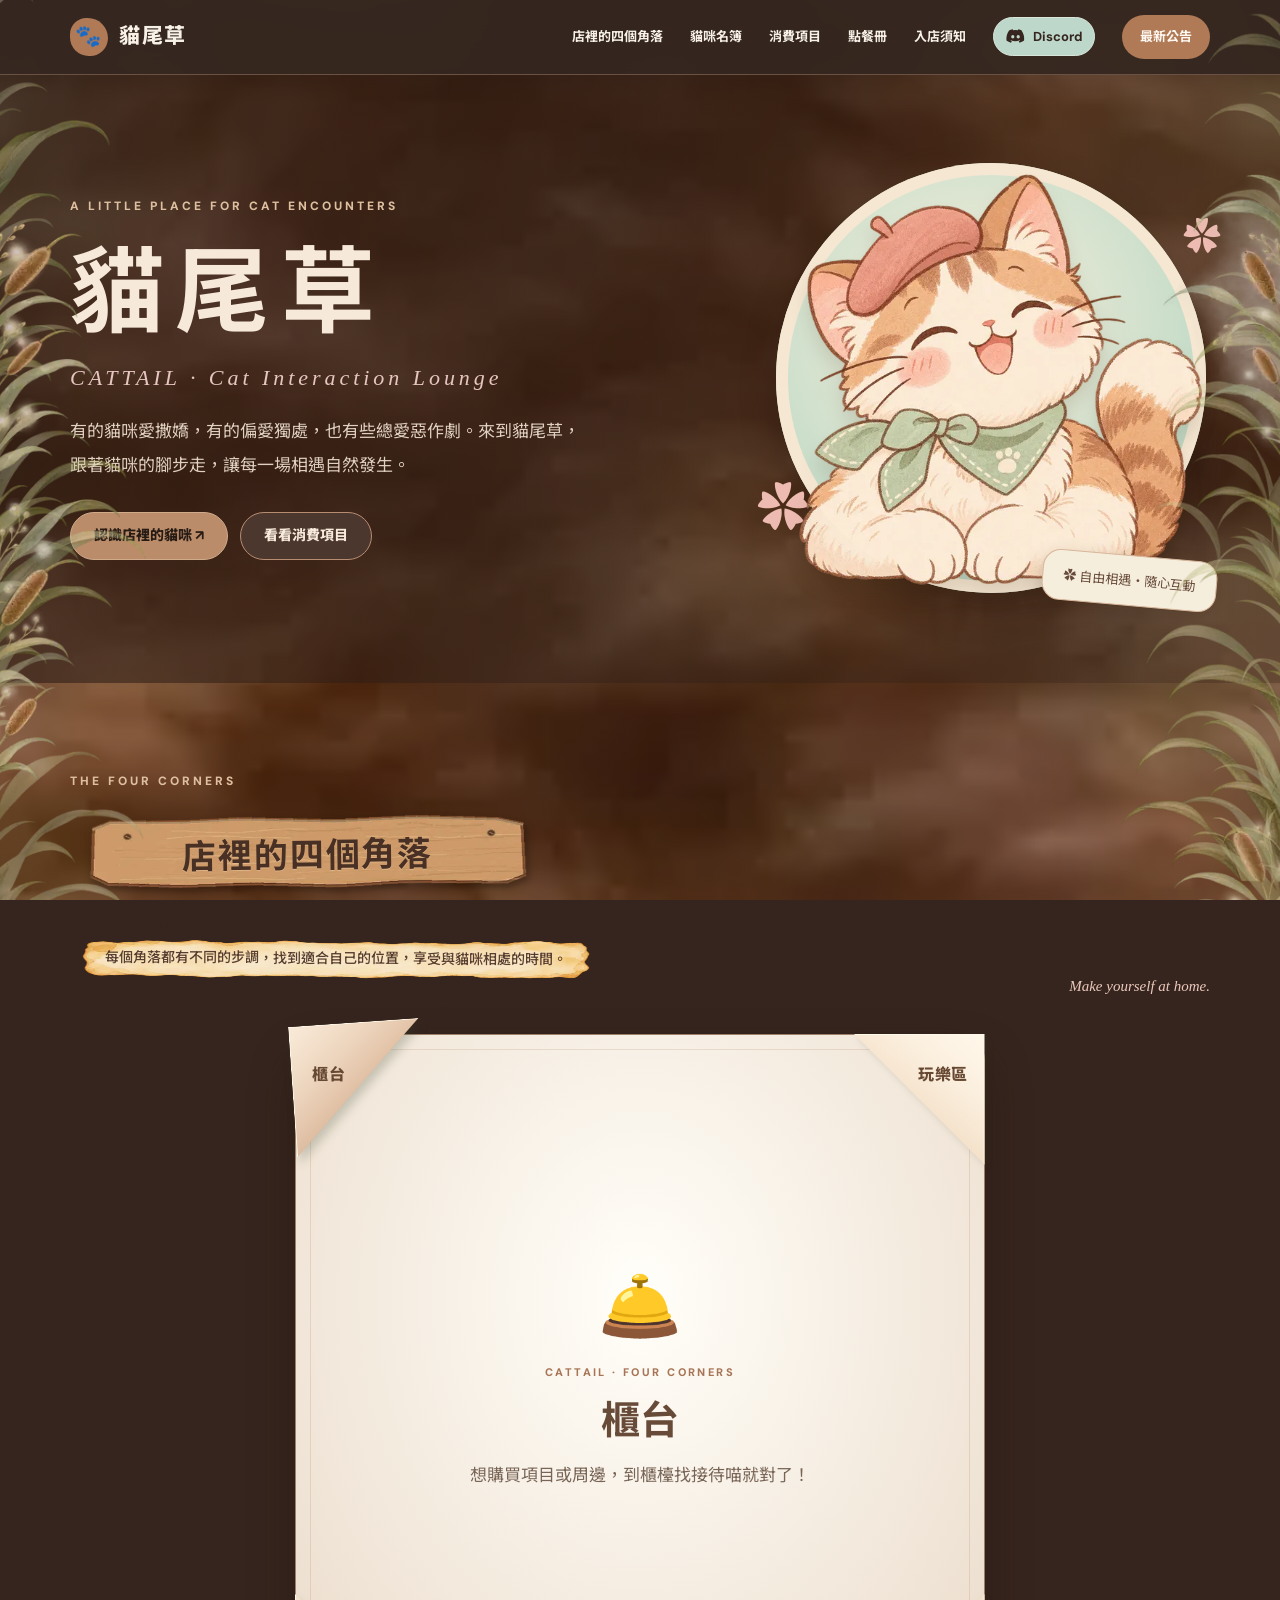
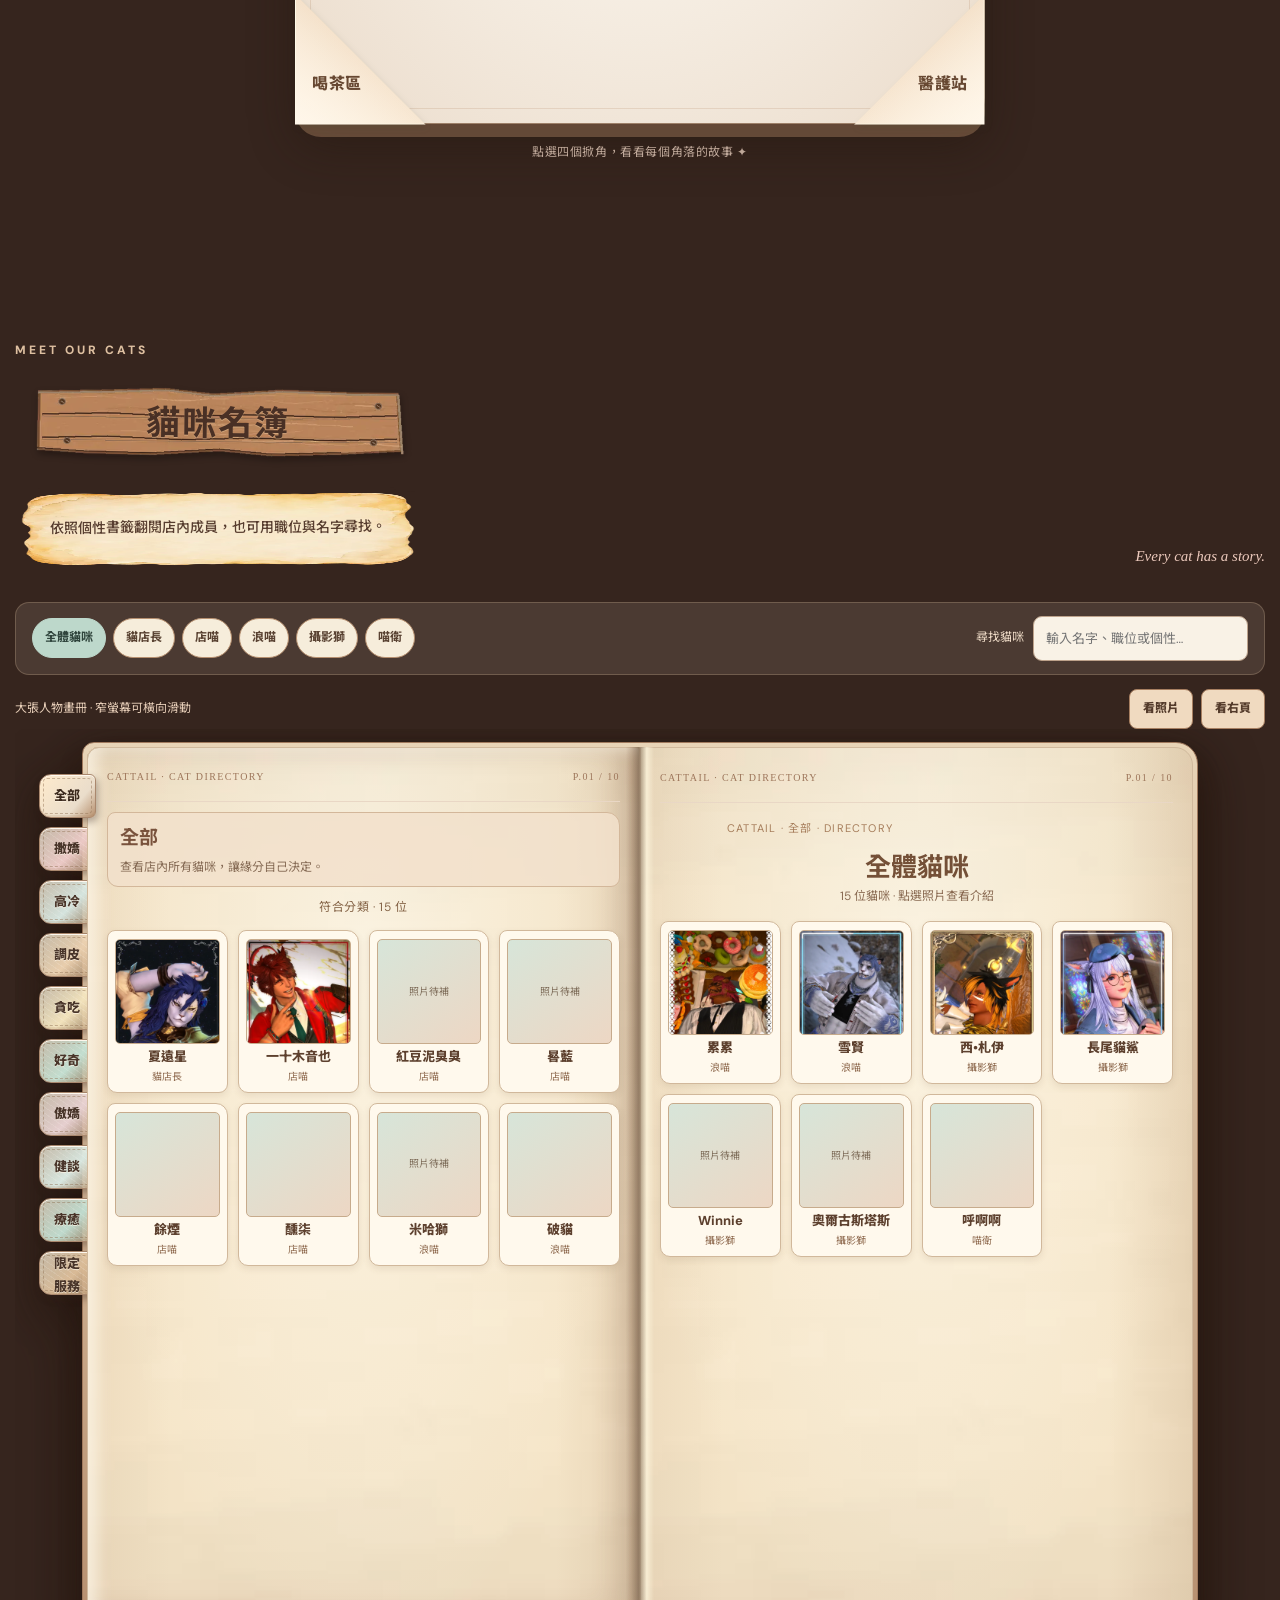
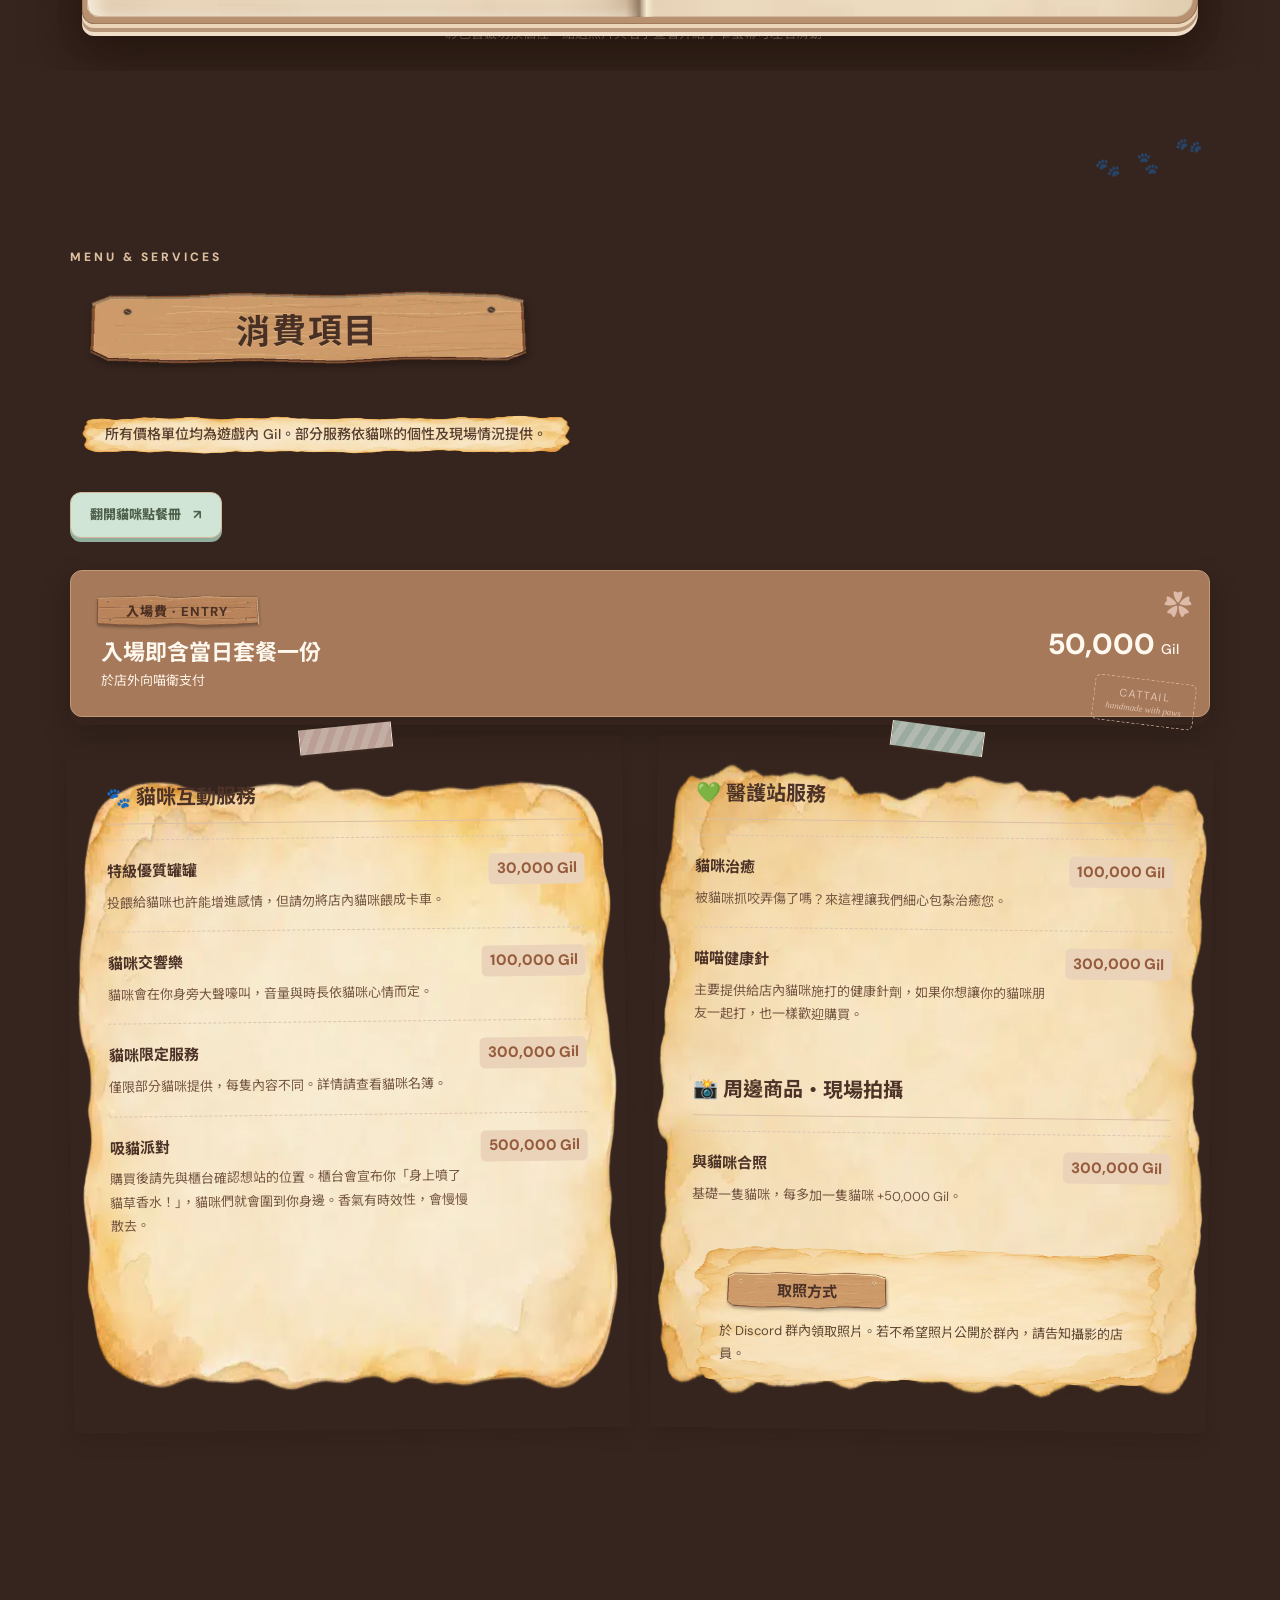
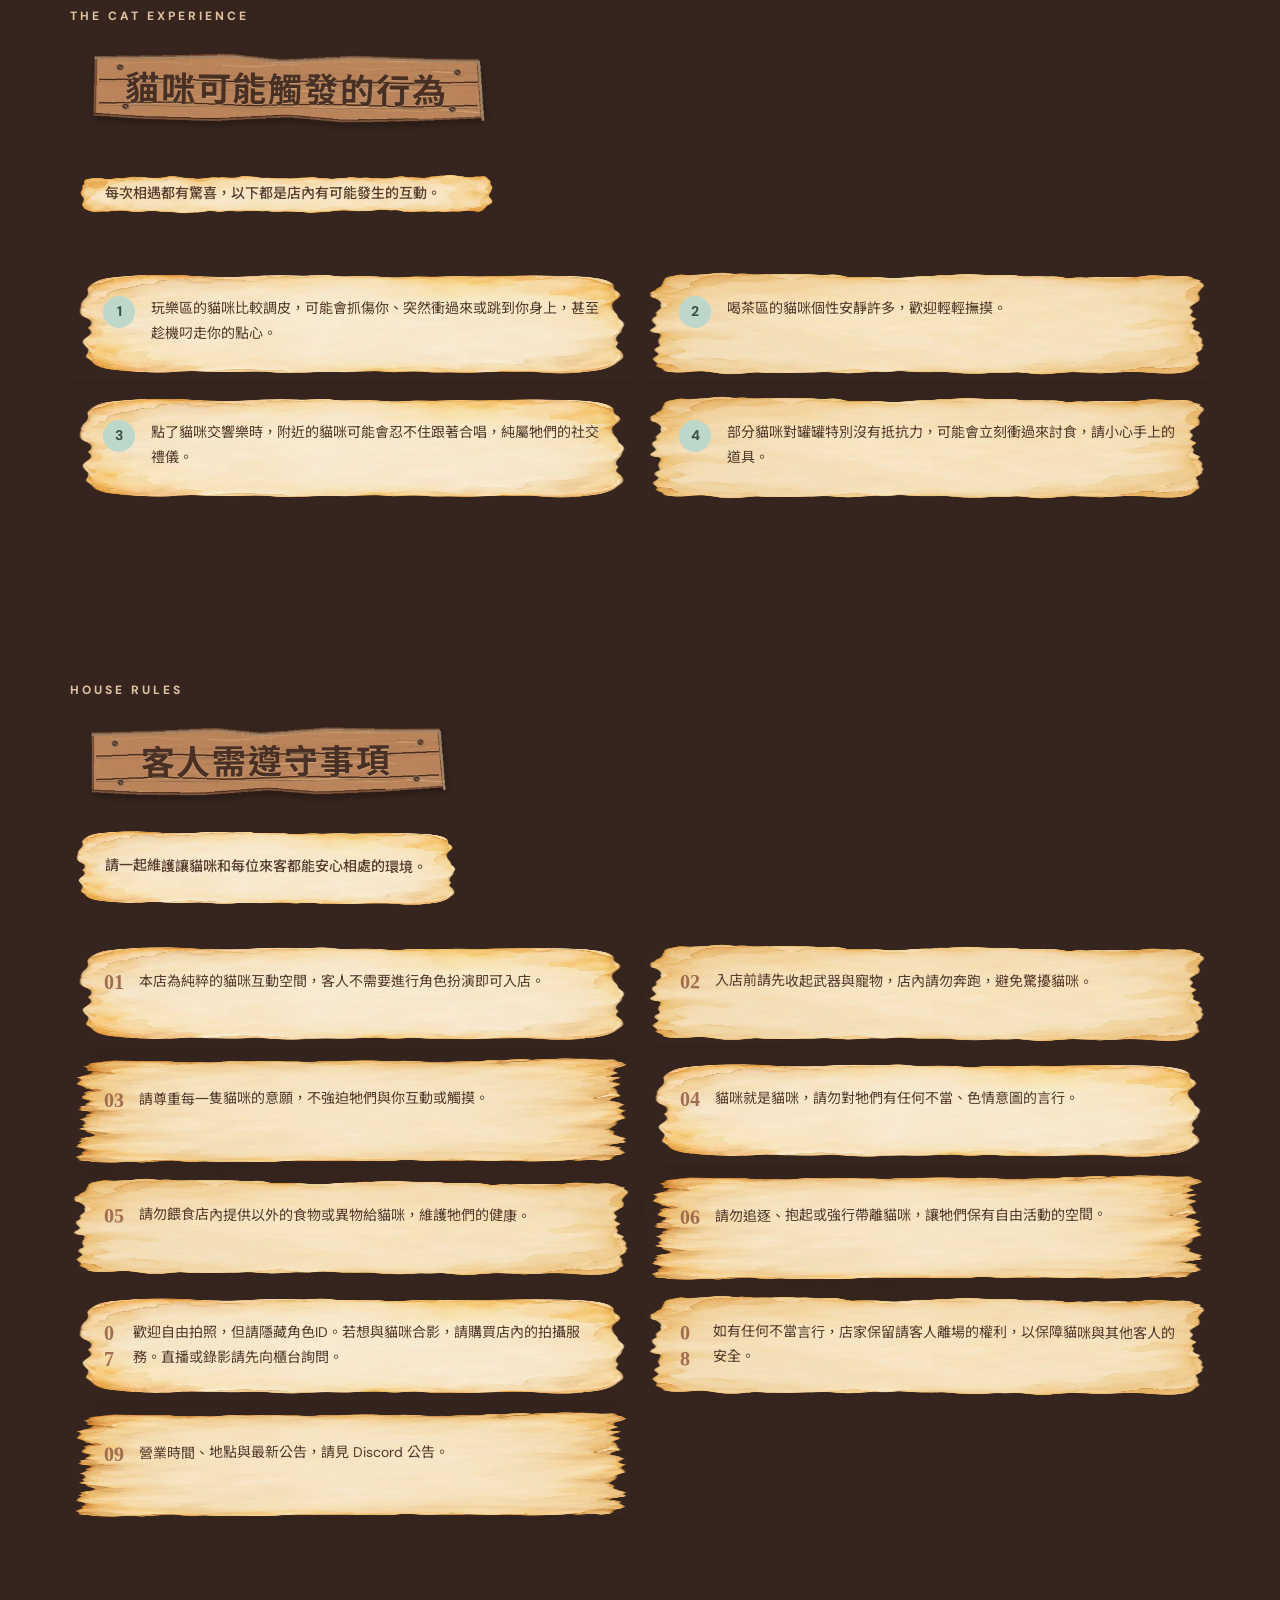
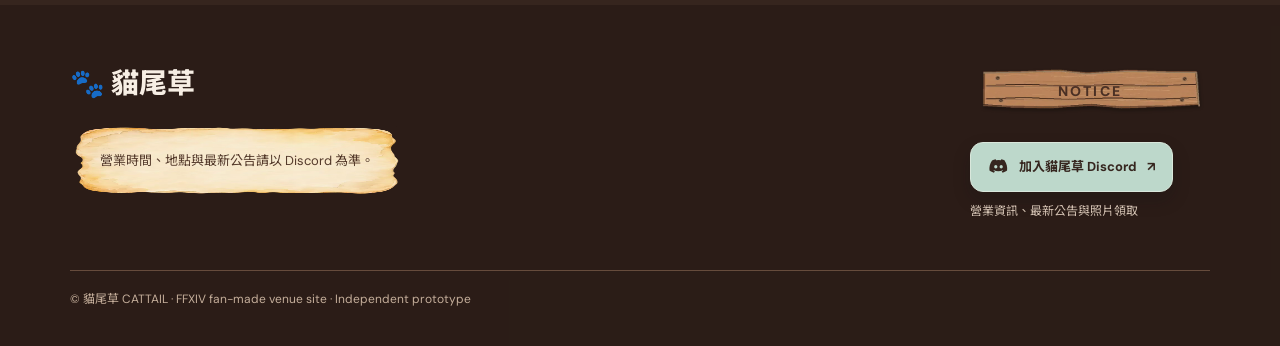
==== commit 34b8d5b0: "feat(cattail): connect existing directory to standalone order book and shared cats" ====
--- a/sites/cattail/index.html
+++ b/sites/cattail/index.html
@@ -1016,6 +1016,11 @@
  #cats .book-overview-summary{font-size:11px!important}
 }
 @media(prefers-reduced-motion:reduce){#cats .book-overview-card{transition:none}}
+
+/* Small entry point to the separately loaded CATTAIL order book. */
+#services .ct-order-entry{display:inline-flex;gap:12px;align-items:center;margin-top:16px;padding:10px 19px;border:1px solid #d4b69a;border-radius:11px;background:#d0e5d5;color:#4e604b;font-weight:800;font-size:13px;box-shadow:0 4px 0 #91ad9b}
+#services .ct-order-entry:hover{background:#e1efdf}
+@media(max-width:690px){#services .ct-order-entry{margin-top:13px;padding:9px 13px;font-size:12px}}
 </style>
 </head>
 <body>
@@ -1028,7 +1033,7 @@
 <img class="ct-sway-layer ct-right ct-depth-3" src="[data-uri]" alt="" decoding="async">
 <img class="ct-sway-layer ct-right ct-depth-4" src="[data-uri]" alt="" decoding="async">
 <img class="ct-sway-layer ct-right ct-depth-5" src="[data-uri]" alt="" decoding="async"></div></div>
-<header><div class="wrapper nav"><a class="brand" href="#top"><span class="brand-mark" aria-hidden="true">🐾</span><span>貓尾草</span></a><a class="discord-nav-link discord-mobile-direct" href="https://discord.gg/u3mV7mMDXP" target="_blank" rel="noopener noreferrer" aria-label="加入貓尾草 Discord" title="加入 Discord"><svg class="discord-mark" viewBox="0 0 24 24" width="22" height="22" aria-hidden="true" focusable="false" fill="currentColor"><path d="M19.4 5.1c-1.4-.7-2.8-1.1-4.2-1.3l-.5 1.1a15 15 0 0 0-5.4 0l-.5-1.1C7.3 4 5.9 4.4 4.6 5.1 2 9 1.3 12.8 1.7 16.7c1.7 1.3 3.3 2 5.1 2.4l1.1-1.7c-.6-.2-1.2-.5-1.7-.8l.4-.3c3.3 1.5 7 1.5 10.3 0l.4.3c-.5.3-1.1.6-1.7.8l1.1 1.7c1.8-.4 3.4-1.1 5.1-2.4.5-4-.3-7.8-2.9-11.6ZM8.9 14.2c-1 0-1.8-.9-1.8-2s.8-2 1.8-2 1.8.9 1.8 2-.8 2-1.8 2Zm6.2 0c-1 0-1.8-.9-1.8-2s.8-2 1.8-2 1.8.9 1.8 2-.8 2-1.8 2Z"/></svg></a><button class="mobile-toggle" aria-label="展開選單" aria-expanded="false" id="menu-toggle">☰</button><nav class="nav-links" id="nav-links" aria-label="主要導覽"><a href="#corners">店裡的四個角落</a><a href="#cats">貓咪名簿</a><a href="#services">消費項目</a><a href="#rules">入店須知</a><a class="discord-nav-link" href="https://discord.gg/u3mV7mMDXP" target="_blank" rel="noopener noreferrer" aria-label="加入貓尾草 Discord" title="加入 Discord"><svg class="discord-mark" viewBox="0 0 24 24" width="22" height="22" aria-hidden="true" focusable="false" fill="currentColor"><path d="M19.4 5.1c-1.4-.7-2.8-1.1-4.2-1.3l-.5 1.1a15 15 0 0 0-5.4 0l-.5-1.1C7.3 4 5.9 4.4 4.6 5.1 2 9 1.3 12.8 1.7 16.7c1.7 1.3 3.3 2 5.1 2.4l1.1-1.7c-.6-.2-1.2-.5-1.7-.8l.4-.3c3.3 1.5 7 1.5 10.3 0l.4.3c-.5.3-1.1.6-1.7.8l1.1 1.7c1.8-.4 3.4-1.1 5.1-2.4.5-4-.3-7.8-2.9-11.6ZM8.9 14.2c-1 0-1.8-.9-1.8-2s.8-2 1.8-2 1.8.9 1.8 2-.8 2-1.8 2Zm6.2 0c-1 0-1.8-.9-1.8-2s.8-2 1.8-2 1.8.9 1.8 2-.8 2-1.8 2Z"/></svg><span class="discord-nav-text">Discord</span></a><a class="pill" href="#notice">最新公告</a></nav></div></header>
+<header><div class="wrapper nav"><a class="brand" href="#top"><span class="brand-mark" aria-hidden="true">🐾</span><span>貓尾草</span></a><a class="discord-nav-link discord-mobile-direct" href="https://discord.gg/u3mV7mMDXP" target="_blank" rel="noopener noreferrer" aria-label="加入貓尾草 Discord" title="加入 Discord"><svg class="discord-mark" viewBox="0 0 24 24" width="22" height="22" aria-hidden="true" focusable="false" fill="currentColor"><path d="M19.4 5.1c-1.4-.7-2.8-1.1-4.2-1.3l-.5 1.1a15 15 0 0 0-5.4 0l-.5-1.1C7.3 4 5.9 4.4 4.6 5.1 2 9 1.3 12.8 1.7 16.7c1.7 1.3 3.3 2 5.1 2.4l1.1-1.7c-.6-.2-1.2-.5-1.7-.8l.4-.3c3.3 1.5 7 1.5 10.3 0l.4.3c-.5.3-1.1.6-1.7.8l1.1 1.7c1.8-.4 3.4-1.1 5.1-2.4.5-4-.3-7.8-2.9-11.6ZM8.9 14.2c-1 0-1.8-.9-1.8-2s.8-2 1.8-2 1.8.9 1.8 2-.8 2-1.8 2Zm6.2 0c-1 0-1.8-.9-1.8-2s.8-2 1.8-2 1.8.9 1.8 2-.8 2-1.8 2Z"/></svg></a><button class="mobile-toggle" aria-label="展開選單" aria-expanded="false" id="menu-toggle">☰</button><nav class="nav-links" id="nav-links" aria-label="主要導覽"><a href="#corners">店裡的四個角落</a><a href="#cats">貓咪名簿</a><a href="#services">消費項目</a><a href="order.html">點餐冊</a><a href="#rules">入店須知</a><a class="discord-nav-link" href="https://discord.gg/u3mV7mMDXP" target="_blank" rel="noopener noreferrer" aria-label="加入貓尾草 Discord" title="加入 Discord"><svg class="discord-mark" viewBox="0 0 24 24" width="22" height="22" aria-hidden="true" focusable="false" fill="currentColor"><path d="M19.4 5.1c-1.4-.7-2.8-1.1-4.2-1.3l-.5 1.1a15 15 0 0 0-5.4 0l-.5-1.1C7.3 4 5.9 4.4 4.6 5.1 2 9 1.3 12.8 1.7 16.7c1.7 1.3 3.3 2 5.1 2.4l1.1-1.7c-.6-.2-1.2-.5-1.7-.8l.4-.3c3.3 1.5 7 1.5 10.3 0l.4.3c-.5.3-1.1.6-1.7.8l1.1 1.7c1.8-.4 3.4-1.1 5.1-2.4.5-4-.3-7.8-2.9-11.6ZM8.9 14.2c-1 0-1.8-.9-1.8-2s.8-2 1.8-2 1.8.9 1.8 2-.8 2-1.8 2Zm6.2 0c-1 0-1.8-.9-1.8-2s.8-2 1.8-2 1.8.9 1.8 2-.8 2-1.8 2Z"/></svg><span class="discord-nav-text">Discord</span></a><a class="pill" href="#notice">最新公告</a></nav></div></header>
 <main id="top">
 <section class="hero"><div class="wrapper hero-grid"><div><div class="eyebrow">A LITTLE PLACE FOR CAT ENCOUNTERS</div><h1>貓尾草</h1><div class="english">CATTAIL · Cat Interaction Lounge</div><p>有的貓咪愛撒嬌，有的偏愛獨處，也有些總愛惡作劇。來到貓尾草，跟著貓咪的腳步走，讓每一場相遇自然發生。</p><div class="hero-actions"><a class="btn primary" href="#cats">認識店裡的貓咪 ↗</a><a class="btn secondary" href="#services">看看消費項目</a></div></div><div class="hero-art" aria-hidden="true"><div class="art-circle mascot-circle"><img class="hero-mascot-source" src="[data-uri]" alt="戴粉紅貝雷帽、薄荷綠領巾的原始手繪貓咪" decoding="async" fetchpriority="high"></div><div class="hero-sticker">✿ 自由相遇・隨心互動</div></div></div></section>
 <section class="section" id="corners"><div class="wrapper"><div class="section-head"><div><div class="eyebrow">THE FOUR CORNERS</div><h2>店裡的四個角落</h2><p class="section-desc">每個角落都有不同的步調，找到適合自己的位置，享受與貓咪相處的時間。</p></div><div class="decor">Make yourself at home.</div></div><div class="corner-switchboard" id="corner-switchboard">
@@ -1076,7 +1081,7 @@
 <p class="book-help">彩色書籤切換個性，點選照片與名字查看介紹；窄螢幕可左右滑動。</p>
 </div>
 </div></section>
-<section class="section" id="services"><div class="paw-trail" aria-hidden="true"><span>🐾</span><span>🐾</span><span>🐾</span></div><div class="wrapper"><div class="section-head"><div><div class="eyebrow">MENU & SERVICES</div><h2>消費項目</h2><p class="section-desc">所有價格單位均為遊戲內 Gil。部分服務依貓咪的個性及現場情況提供。</p></div></div>
+<section class="section" id="services"><div class="paw-trail" aria-hidden="true"><span>🐾</span><span>🐾</span><span>🐾</span></div><div class="wrapper"><div class="section-head"><div><div class="eyebrow">MENU & SERVICES</div><h2>消費項目</h2><p class="section-desc">所有價格單位均為遊戲內 Gil。部分服務依貓咪的個性及現場情況提供。</p><a class="ct-order-entry" href="order.html">翻開貓咪點餐冊 <span aria-hidden="true">↗</span></a></div></div>
 <div class="entry-banner"><div><small>入場費 · ENTRY</small><strong>入場即含當日套餐一份</strong><small>於店外向喵衛支付</small></div><div class="entry-price">50,000 <span>Gil</span></div></div>
 <div class="scrapbook-stamp" aria-hidden="true"><span>CATTAIL</span><small>handmade with paws</small></div><div class="menu-grid" style="margin-top:22px"><div class="menu-panel"><h3>🐾 貓咪互動服務</h3>
 <div class="menu-item"><div><strong>特級優質罐罐</strong><p>投餵給貓咪也許能增進感情，但請勿將店內貓咪餵成卡車。</p></div><span class="price">30,000 Gil</span></div>
@@ -1110,6 +1115,7 @@
 </main>
 <footer id="notice"><div class="wrapper"><div class="footer-grid"><div><div class="footer-logo">🐾 貓尾草</div><p class="footer-note">營業時間、地點與最新公告請以 Discord 為準。</p></div><div><div class="eyebrow" style="color:#c0d6c2">NOTICE</div><p class="footer-note"><a class="discord-join" href="https://discord.gg/u3mV7mMDXP" target="_blank" rel="noopener noreferrer"><svg class="discord-mark" viewBox="0 0 24 24" width="22" height="22" aria-hidden="true" focusable="false" fill="currentColor"><path d="M19.4 5.1c-1.4-.7-2.8-1.1-4.2-1.3l-.5 1.1a15 15 0 0 0-5.4 0l-.5-1.1C7.3 4 5.9 4.4 4.6 5.1 2 9 1.3 12.8 1.7 16.7c1.7 1.3 3.3 2 5.1 2.4l1.1-1.7c-.6-.2-1.2-.5-1.7-.8l.4-.3c3.3 1.5 7 1.5 10.3 0l.4.3c-.5.3-1.1.6-1.7.8l1.1 1.7c1.8-.4 3.4-1.1 5.1-2.4.5-4-.3-7.8-2.9-11.6ZM8.9 14.2c-1 0-1.8-.9-1.8-2s.8-2 1.8-2 1.8.9 1.8 2-.8 2-1.8 2Zm6.2 0c-1 0-1.8-.9-1.8-2s.8-2 1.8-2 1.8.9 1.8 2-.8 2-1.8 2Z"/></svg><span>加入貓尾草 Discord</span><span aria-hidden="true">↗</span></a><small class="discord-join-hint">營業資訊、最新公告與照片領取</small></p></div></div><div class="copyright">© 貓尾草 CATTAIL · FFXIV fan-made venue site · Independent prototype</div></div></footer>
 <dialog id="cat-dialog"><button id="close-dialog">關閉 ✕</button><h2 id="dialog-title"></h2><div id="dialog-body"></div></dialog>
+<script src="assets/cattail-data.js?v=1"></script>
 <script>
 const traits=[
 ["全部","查看店內所有貓咪，讓緣分自己決定。"],
@@ -1124,7 +1130,7 @@
 ["限定服務","只有特定貓咪提供的專屬服務，每隻內容不同，點開貓咪卡片查看詳情。"]
 ];
 // Original submitted member bios and personality tags; photos are lazy-loaded from the existing CATTAIL member archive.
-const cats=[{"name":"夏遠星","role":"貓店長","tags":["好奇","健談"],"intro":"總是在各處撿拾無家可歸的貓咪，無論是躲在街角、徘徊在巷弄，還是偶然相遇的孩子，只要有緣分，便會想辦法把牠們帶回來。\n久而久之，身邊聚集了越來越多性格各異的貓咪，也因此決定開設這間貓店，給這些孩子一個安心自在的生活空間。","personality":"比起自己成為眾人目光的焦點，更喜歡看著大家自在地聊天、玩耍。\n喜歡認識新朋友，也樂於參與各種話題。對他而言，能看見貓咪們自由自在地活動，客人也能帶著笑容離開，就是經營這間店最大的樂趣。","likes":"撿各式各樣的貓咪","special":"","extra":"除了經營貓尾草，同時也是「甜綿菓室」咖啡廳，龍男酒吧「夜酌」的老闆。","quote":"「本來只打算養一隻的，這真的是最後一隻了。」"},{"name":"一十木音也","role":"店喵","tags":["調皮","好奇","貪吃"],"intro":"曾是「貓咪事務所」旗下的偶像，卻因事務所經營不善，在社長的介紹下來到了「貓尾草」工作。即使偶像生涯暫時告一段落，也依舊保持著陽光開朗的性格，每天活蹦亂跳、精力充沛。至於牠究竟是在認真工作，還是又跑去玩了……就不得而知了。","personality":"陽光開朗，活潑好動，玩心旺盛，稍不注意就會溜得無影無蹤。\nE 型貓貓，社交能量滿格！只要零食到位，後空翻表演立刻奉上。","likes":"惡作劇、聽有趣的冒險故事","special":"","extra":"","quote":"「喵嗚？你身上有股好聞的味道，是點心嗎！」"},{"name":"紅豆泥臭臭","role":"店喵","tags":["傲嬌","調皮","好奇"],"intro":"原本是一個在前線作戰的冒險者，但因為高額的裝備費用及食物花費，導致流落街頭被店長撿到，為了生活及恩情成為了貓尾草的員工。","personality":"對於喜歡的人事物感到好奇想了解，卻以傲嬌的個性時常讓人摸不透自己的想法。","likes":"探求高難副本的知識、閒話家常愛吃瓜","special":"","extra":"","quote":"「喵！真拿你沒辦法！只有這一次！下不為例！」"},{"name":"晷藍","role":"店喵","tags":["撒嬌","傲嬌","療癒","限定服務"],"intro":"因為誤觸禁忌魔法而不小心從平行時空來到這個世界，秉持既來之則安之的想法，和這個世界的另一個自己生活在一起，順便研究起了原本所在世界沒有的魔法。\n未來也許有機會在店內看到這個世界的另一個「她」也說不定？","personality":"看似冷淡，一旦鬆懈時便會流露出貓科特有的黏人習性，用微妙的距離感試探、默默坐在身側，甚至低聲哼哼示好討摸摸。","likes":"研究古老的魔法典籍、安靜的魔法工坊、天然草藥的香氣。","special":"【來自異界的魔藥實驗】根據不同的實驗結果，產生的副作用可能會觸發他截然不同的一面……？","extra":"","quote":"「在我的故鄉，像我們這種成天和魔法打交道的人……可是被稱作『魔法使』哦。」"},{"name":"餘煙","role":"店喵","tags":["高冷","好奇","限定服務"],"intro":"來自格里達尼亞，幼時與家人失散，在獨自流浪的日子裡愛上了舞蹈，後因緣際會被店裡收留。","personality":"性格溫和安靜，帶著些許疏離，不擅長主動親近他人。\nI型貓，建議以零食建立信任。","likes":"舞蹈、聽故事","special":"舞蹈表演","extra":"還是個初學舞蹈家，期待自己能成為一名專業表演家。","quote":"「有什麼想跟咪說的嗎？」"},{"name":"醺柒","role":"店喵","tags":["高冷","好奇","健談"],"intro":"原本是古老鐘塔守護者收留的野貓，在某次躍上高處的架子時，推下並摔碎了鐫刻神祕符文的瓶罐，意外的接觸了秘藏於鐘塔間，珍貴的月之精華，也讓她一併接納了人們在無助的夜晚，偷偷向月亮傾訴的心事與秘密，這份共情讓她褪去野性，收起利爪，化形成少女，成為黑夜裡最溫柔的守望者。","personality":"不喜歡吵鬧，最懂得共情孤獨與疲憊的客人，給予最無社交壓力的陪伴。","likes":"下雨天的窗邊、輕快的音樂、無糖的熱紅茶","special":"","extra":"","quote":"「生活很辛苦吧？既然來了，就好好休息。我的黑夜很漫長，足夠容納你所有的疲憊喵。」"},{"name":"米哈獅","role":"浪喵","tags":["高冷"],"intro":"一隻看似冷淡、其實溫柔的大貓。\n某天貪睡時被打包帶走，就這樣成了店裡的一員。","personality":"喜歡安靜地待在角落，不太擅長主動親近，卻會默默陪伴需要的人。","likes":"","special":"","extra":"","quote":""},{"name":"破貓","role":"浪喵","tags":["高冷"],"intro":"","personality":"","likes":"","special":"","extra":"","quote":""},{"name":"累累","role":"浪喵","tags":["貪吃","調皮","限定服務"],"intro":"戰爭孤兒，被不同種族的養母扶養長大，為喜愛海洋的養母開一間餐廳實現遺願。","personality":"雖然不知道如何成為可靠的雄性，卻能如自己的母親一樣，善待他人。","likes":"把客人當舉重啞鈴舉起來（善待他人？）","special":"女裝陪聊、惡搞留影喵念","extra":"","quote":"「我想用魔法把體脂肪移到別人身上，我才能多吃一點。這樣很自私嗎？」"},{"name":"雪賢","role":"浪喵","tags":["撒嬌","健談","限定服務"],"intro":"來自庫爾札斯雪地過著悠閒自在的生活，因為對山下世界充滿好奇，便偷偷溜下山探險。\n某天因人生地不熟，找不到可以果腹的食物時，竟被店裡飄出的香氣吸引，才剛踏進店門，就被用美食和一句「要不要留下來陪大家聊天？」成功拐進店裡工作。","personality":"喜歡與人交流、愛撒嬌，對新鮮事物充滿好奇。很重視身邊的人，也希望自己的陪伴能讓別人感到安心。","likes":"摸摸、抱抱、聊天","special":"女裝陪聊、樂器演奏","extra":"","quote":"「即使外面很冷，但這裡有我陪著你呀:3」"},{"name":"西•札伊","role":"攝影獅","tags":["好奇","撒嬌","健談","調皮","限定服務"],"intro":"古代沙漠之國的神官，被毒殺後，靈魂困在棺木內上百年，直到現代因緣際會下，得以重生，似乎為了遵守某個約定，所以喜歡幫人拍照、聽他人的冒險故事。","personality":"怕孤獨，喜歡聽故事、拍照留念，對於任何事情都抱持著好奇心，對於新奇的人事物，會立馬衝過去。","likes":"肉桂、拍照、故事、金色的物品","special":"留影喵念","extra":"是隻E貓，身上會散發出肉桂的味道\n★可能會衝到你面前跟你聊天打招呼","quote":"「嗯？想要拍照嗎～？」"},{"name":"長尾貓鯊","role":"攝影獅","tags":["傲嬌","調皮","貪吃","療癒"],"intro":"其實就是一隻很普通的藍暹羅家貓，只因為梅吉主人跟店長是好朋友，所以被抓來賺罐罐了呀！！！","personality":"沒有人可以控制貓貓，貓貓想去哪裡就去哪裡呀所以呢不用罐罐賄賂是不行的！","likes":"艾歐澤亞的所有甜食還有所有藍色的東西！","special":"留影喵念","extra":"","quote":"「你以為一個罐罐就可以賄賂我嗎？至少要兩個的吧？」"},{"name":"Winnie","role":"攝影獅","tags":["高冷","傲嬌","限定服務"],"intro":"高冷自閉在RP店，被撿來當店貓。","personality":"喜歡窩在角落觀察別人，四處躺地板。","likes":"給我罐罐！拿食物能收買我的嘴買不了我的心","special":"留影喵念","extra":"","quote":"「沒事別惹貓～喵嗚！」"},{"name":"奧爾古斯塔斯","role":"攝影獅","tags":["高冷","傲嬌","限定服務"],"intro":"愛作夢的貓,常累累睡睡,喜歡想有的沒的,某天跟著一群貓咪被拐進店了","personality":"慢熟貓咪,偶爾會忽然睡著。","likes":"塗鴉,睡覺,喜歡亮晶晶又圓圓的東西。","special":"留影喵念(天馬行空式手簽)","extra":"","quote":"「歡迎來到我的夢境,牽著我的手,一同在夢中遨遊。」"},{"name":"呼啊啊","role":"喵衛","tags":["健談"],"intro":"做保安的時間是休息時間，但想的話可以跟本人聊兩句。","personality":"盡責，熱絡，分析，不避諱。","likes":"守序邪惡","special":"","extra":"","quote":"「請自重親愛的，把違禁品交出來吧。」"}].map((person,index)=>({...person,sourceIndex:index,specialService:person.special||"",image:"",images:[]}));
+/* 貓咪資料改由共用檔 cattail-data.js 載入，名簿與消費頁使用相同成員設定。 */
 let activeBookRole="全部";
 let portraitsLoaded=false,portraitLoadPromise=null;
 const memberSearch=document.getElementById("cat-book-search");
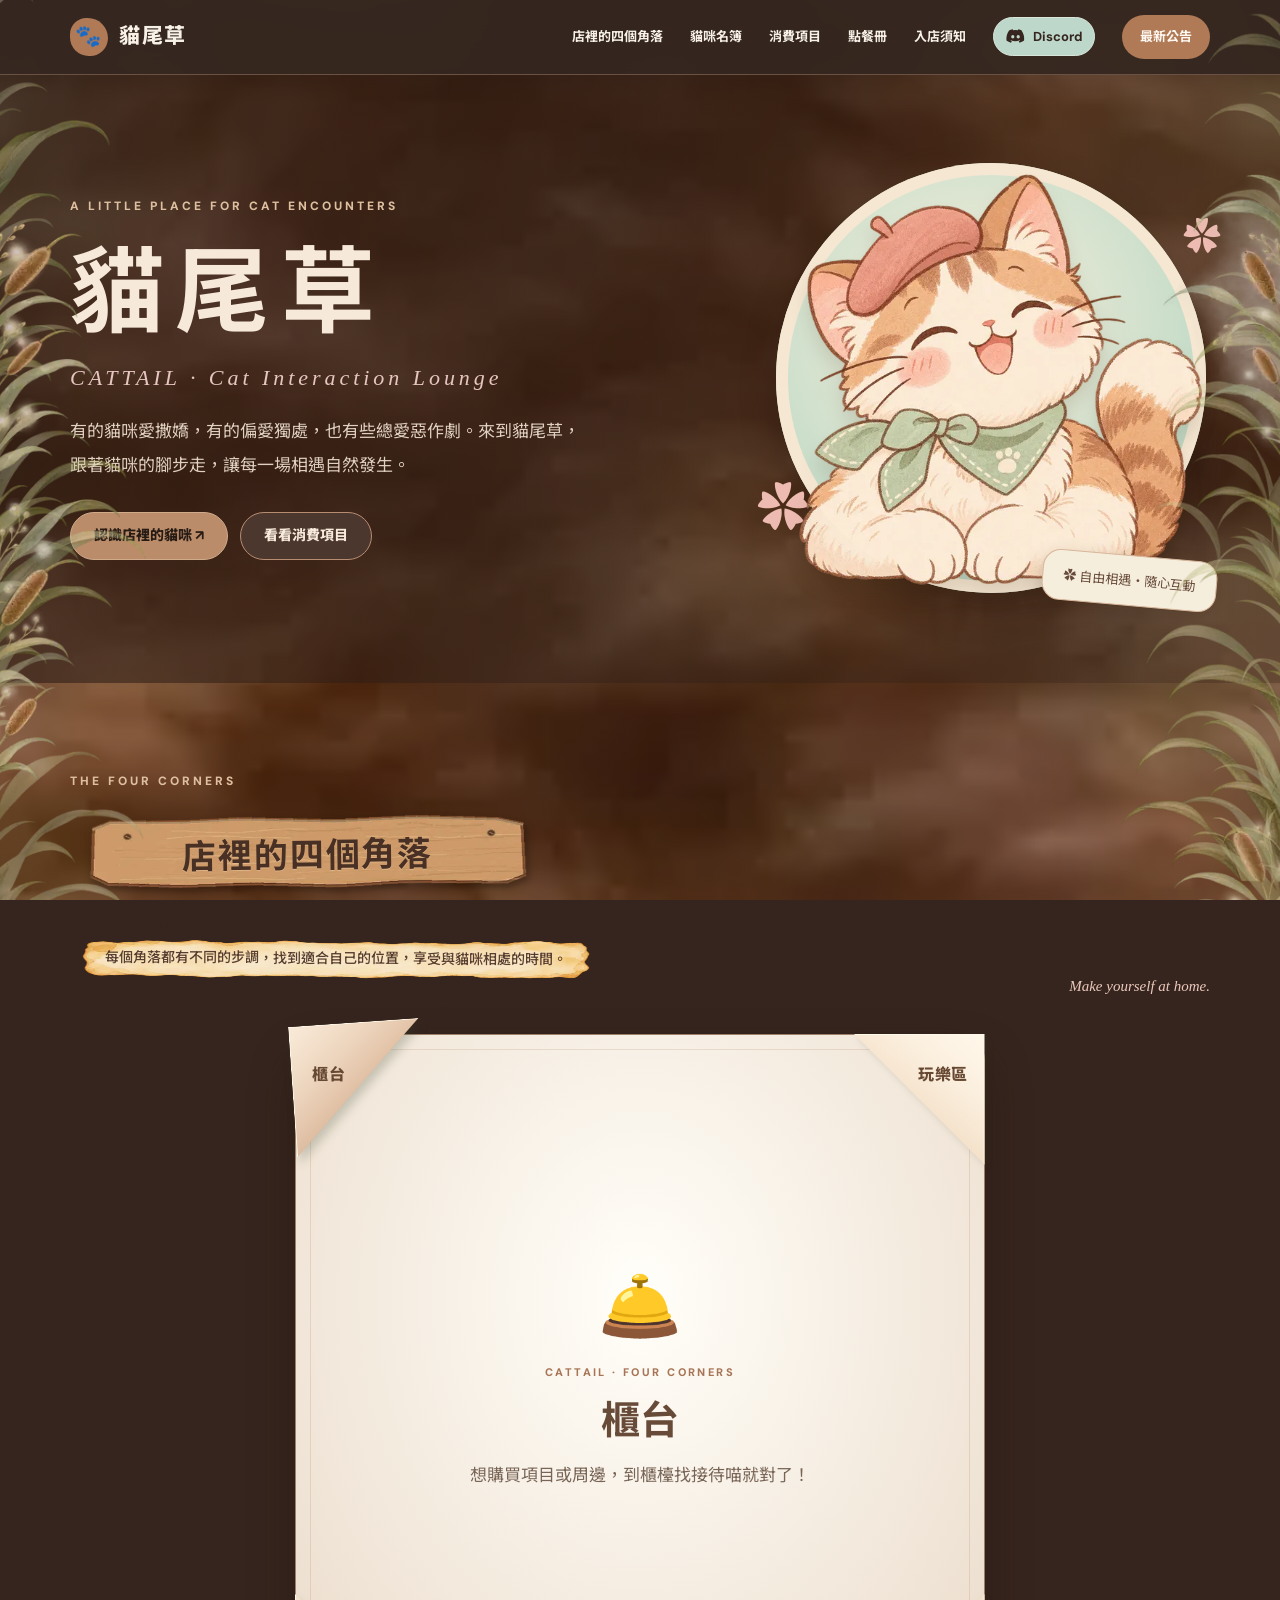
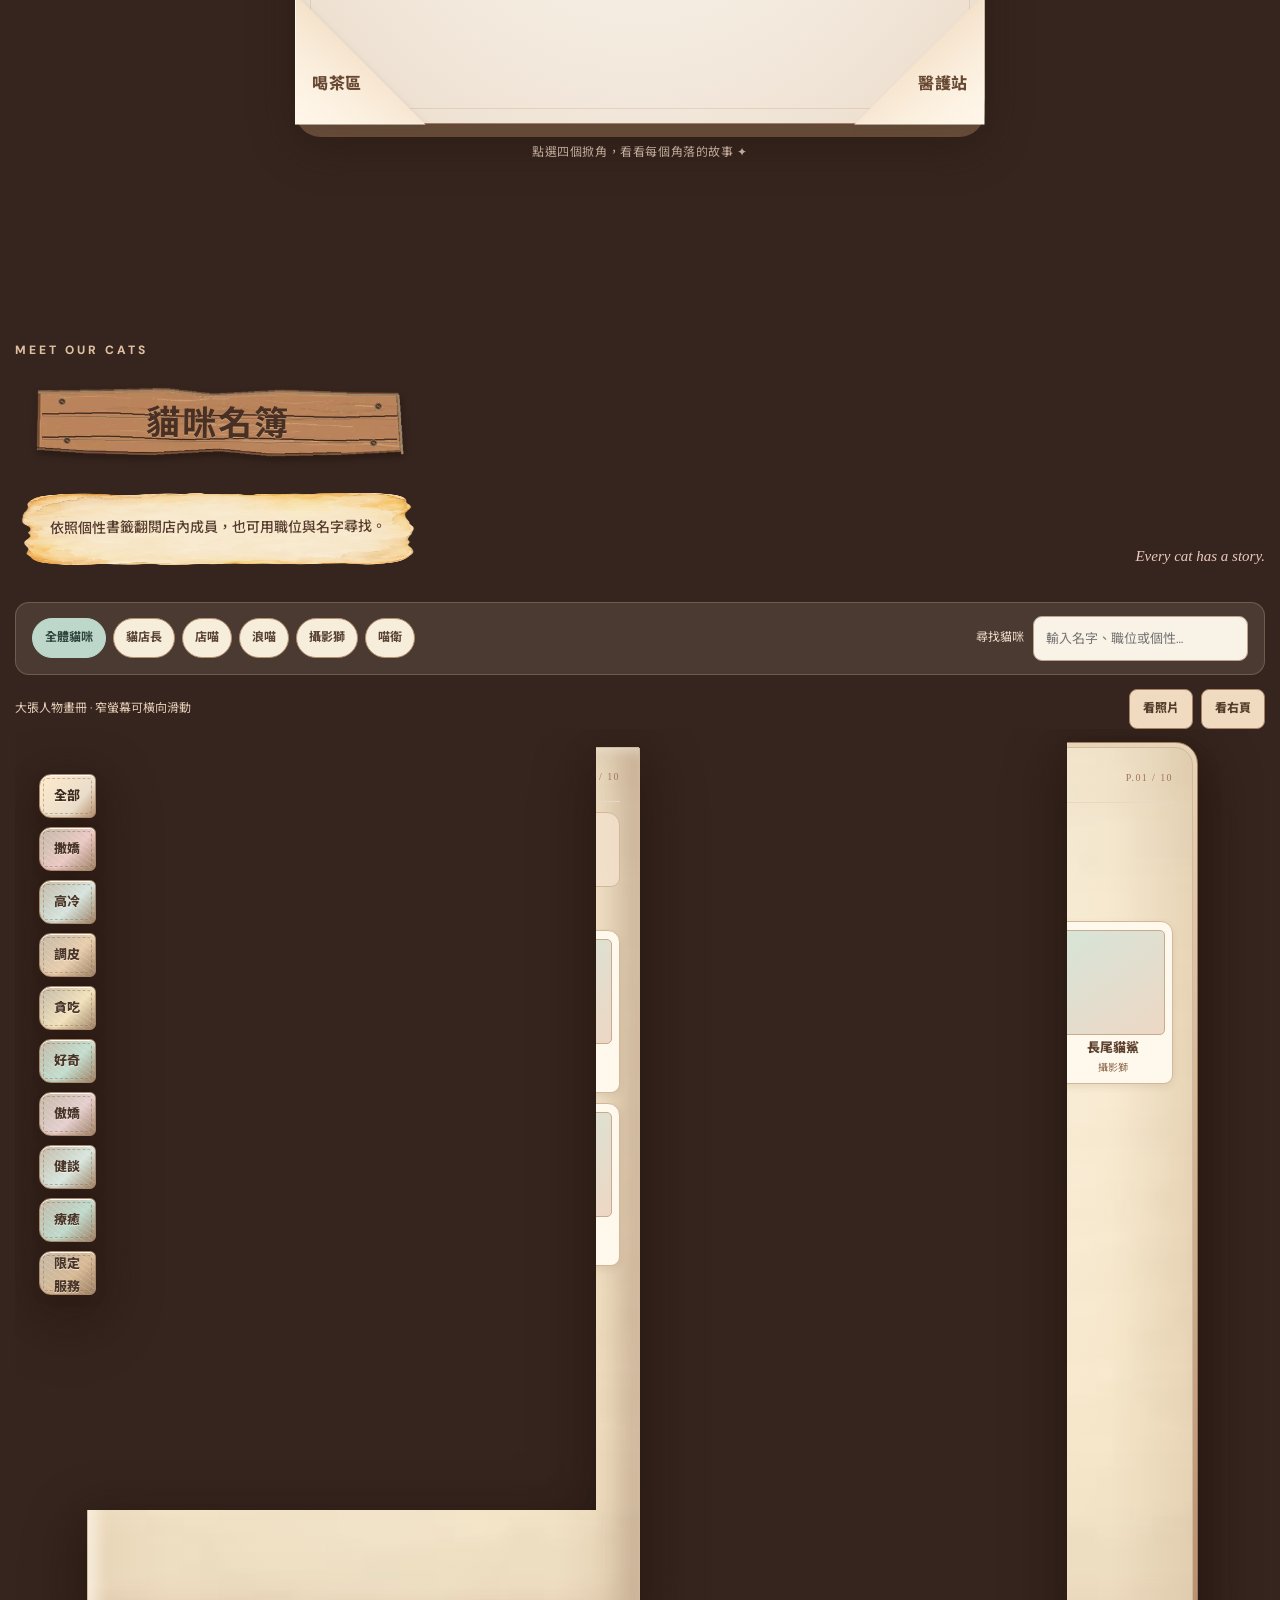
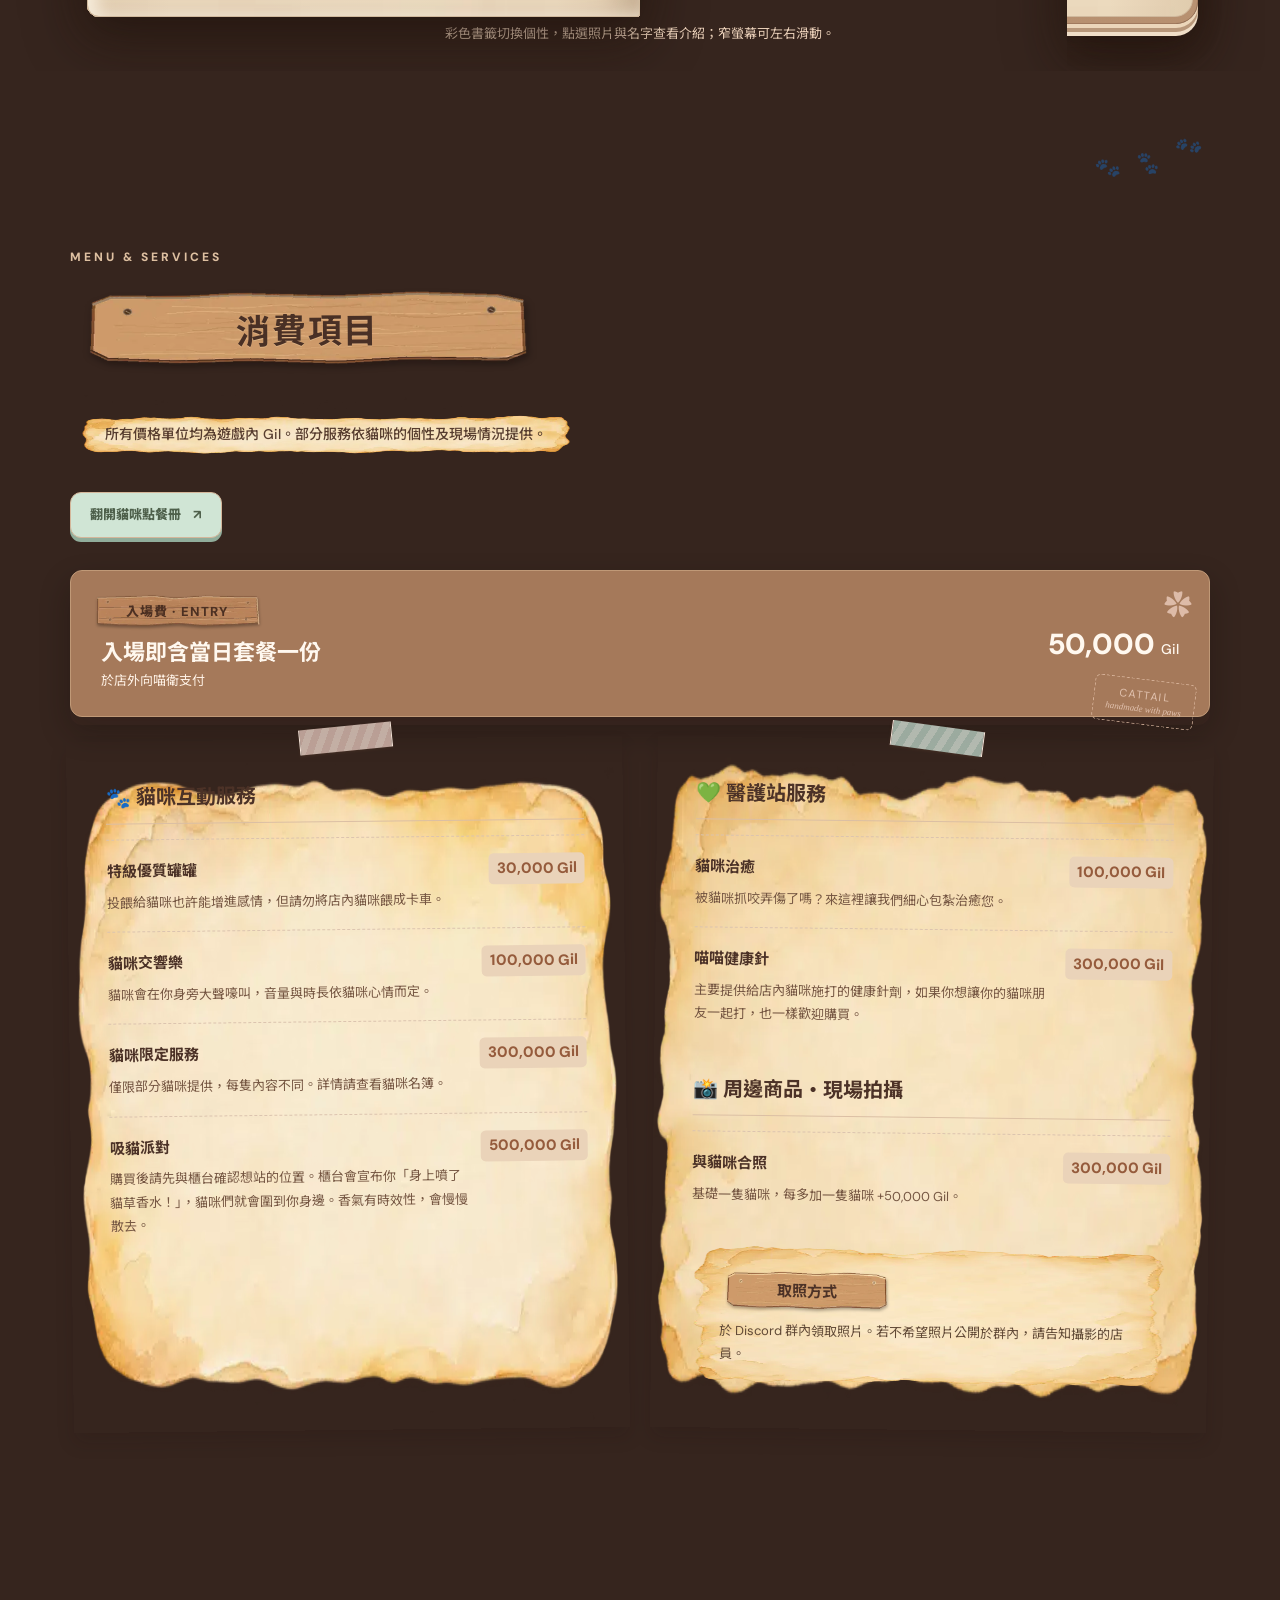
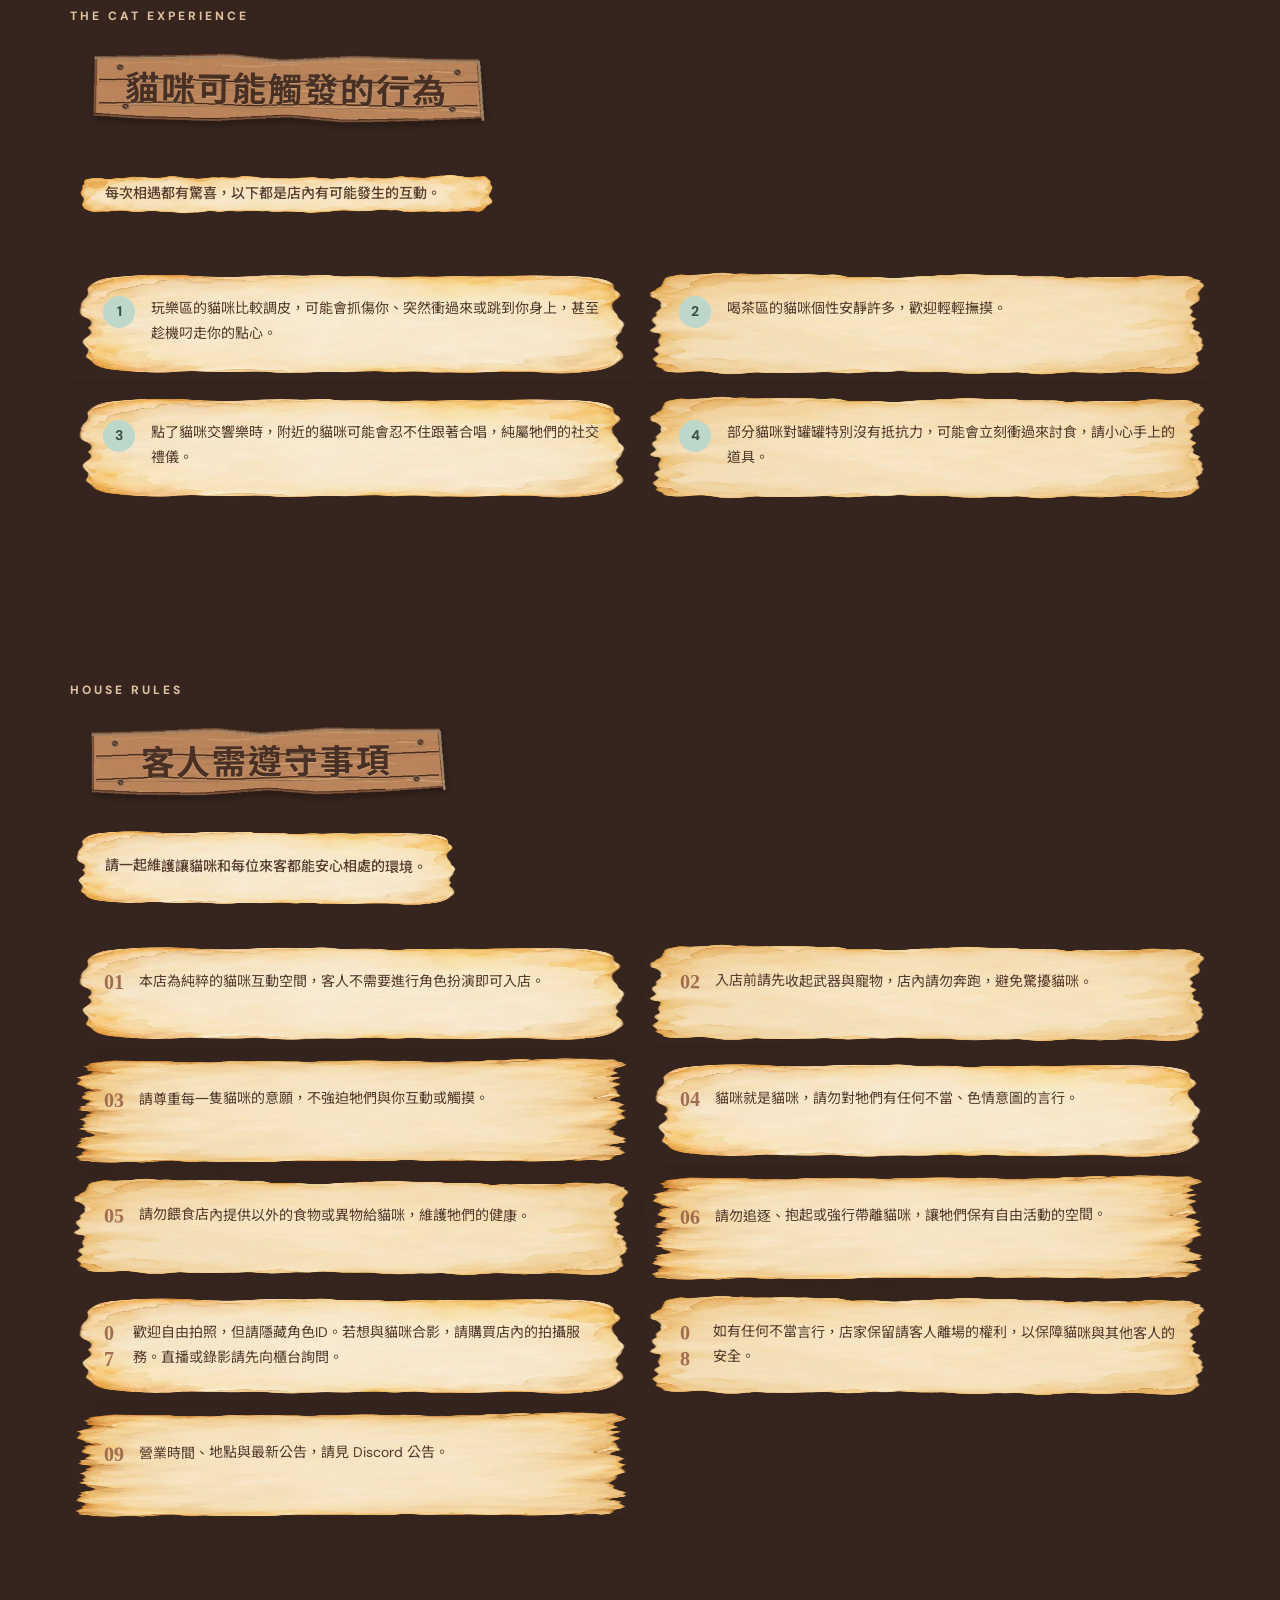
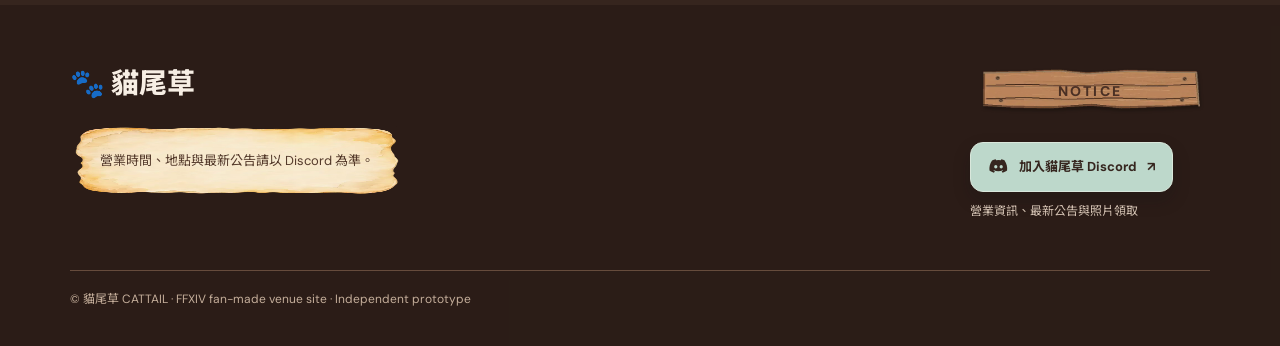
==== commit 2cf4f44f: "fix(cattail): integrate in-flow mobile menu and accessible dismissal" ====
--- a/sites/cattail/index.html
+++ b/sites/cattail/index.html
@@ -1022,6 +1022,7 @@
 #services .ct-order-entry:hover{background:#e1efdf}
 @media(max-width:690px){#services .ct-order-entry{margin-top:13px;padding:9px 13px;font-size:12px}}
 </style>
+<link rel="stylesheet" href="assets/cattail-mobile-nav.css?v=1">
 </head>
 <body>
 <div class="ct-edge-illustration" aria-hidden="true"><div class="ct-border-side ct-border-left"><img class="ct-sway-layer ct-left ct-depth-1" src="[data-uri]" alt="" decoding="async">
@@ -1033,7 +1034,7 @@
 <img class="ct-sway-layer ct-right ct-depth-3" src="[data-uri]" alt="" decoding="async">
 <img class="ct-sway-layer ct-right ct-depth-4" src="[data-uri]" alt="" decoding="async">
 <img class="ct-sway-layer ct-right ct-depth-5" src="[data-uri]" alt="" decoding="async"></div></div>
-<header><div class="wrapper nav"><a class="brand" href="#top"><span class="brand-mark" aria-hidden="true">🐾</span><span>貓尾草</span></a><a class="discord-nav-link discord-mobile-direct" href="https://discord.gg/u3mV7mMDXP" target="_blank" rel="noopener noreferrer" aria-label="加入貓尾草 Discord" title="加入 Discord"><svg class="discord-mark" viewBox="0 0 24 24" width="22" height="22" aria-hidden="true" focusable="false" fill="currentColor"><path d="M19.4 5.1c-1.4-.7-2.8-1.1-4.2-1.3l-.5 1.1a15 15 0 0 0-5.4 0l-.5-1.1C7.3 4 5.9 4.4 4.6 5.1 2 9 1.3 12.8 1.7 16.7c1.7 1.3 3.3 2 5.1 2.4l1.1-1.7c-.6-.2-1.2-.5-1.7-.8l.4-.3c3.3 1.5 7 1.5 10.3 0l.4.3c-.5.3-1.1.6-1.7.8l1.1 1.7c1.8-.4 3.4-1.1 5.1-2.4.5-4-.3-7.8-2.9-11.6ZM8.9 14.2c-1 0-1.8-.9-1.8-2s.8-2 1.8-2 1.8.9 1.8 2-.8 2-1.8 2Zm6.2 0c-1 0-1.8-.9-1.8-2s.8-2 1.8-2 1.8.9 1.8 2-.8 2-1.8 2Z"/></svg></a><button class="mobile-toggle" aria-label="展開選單" aria-expanded="false" id="menu-toggle">☰</button><nav class="nav-links" id="nav-links" aria-label="主要導覽"><a href="#corners">店裡的四個角落</a><a href="#cats">貓咪名簿</a><a href="#services">消費項目</a><a href="order.html">點餐冊</a><a href="#rules">入店須知</a><a class="discord-nav-link" href="https://discord.gg/u3mV7mMDXP" target="_blank" rel="noopener noreferrer" aria-label="加入貓尾草 Discord" title="加入 Discord"><svg class="discord-mark" viewBox="0 0 24 24" width="22" height="22" aria-hidden="true" focusable="false" fill="currentColor"><path d="M19.4 5.1c-1.4-.7-2.8-1.1-4.2-1.3l-.5 1.1a15 15 0 0 0-5.4 0l-.5-1.1C7.3 4 5.9 4.4 4.6 5.1 2 9 1.3 12.8 1.7 16.7c1.7 1.3 3.3 2 5.1 2.4l1.1-1.7c-.6-.2-1.2-.5-1.7-.8l.4-.3c3.3 1.5 7 1.5 10.3 0l.4.3c-.5.3-1.1.6-1.7.8l1.1 1.7c1.8-.4 3.4-1.1 5.1-2.4.5-4-.3-7.8-2.9-11.6ZM8.9 14.2c-1 0-1.8-.9-1.8-2s.8-2 1.8-2 1.8.9 1.8 2-.8 2-1.8 2Zm6.2 0c-1 0-1.8-.9-1.8-2s.8-2 1.8-2 1.8.9 1.8 2-.8 2-1.8 2Z"/></svg><span class="discord-nav-text">Discord</span></a><a class="pill" href="#notice">最新公告</a></nav></div></header>
+<header><div class="wrapper nav"><a class="brand" href="#top"><span class="brand-mark" aria-hidden="true">🐾</span><span>貓尾草</span></a><a class="discord-nav-link discord-mobile-direct" href="https://discord.gg/u3mV7mMDXP" target="_blank" rel="noopener noreferrer" aria-label="加入貓尾草 Discord" title="加入 Discord"><svg class="discord-mark" viewBox="0 0 24 24" width="22" height="22" aria-hidden="true" focusable="false" fill="currentColor"><path d="M19.4 5.1c-1.4-.7-2.8-1.1-4.2-1.3l-.5 1.1a15 15 0 0 0-5.4 0l-.5-1.1C7.3 4 5.9 4.4 4.6 5.1 2 9 1.3 12.8 1.7 16.7c1.7 1.3 3.3 2 5.1 2.4l1.1-1.7c-.6-.2-1.2-.5-1.7-.8l.4-.3c3.3 1.5 7 1.5 10.3 0l.4.3c-.5.3-1.1.6-1.7.8l1.1 1.7c1.8-.4 3.4-1.1 5.1-2.4.5-4-.3-7.8-2.9-11.6ZM8.9 14.2c-1 0-1.8-.9-1.8-2s.8-2 1.8-2 1.8.9 1.8 2-.8 2-1.8 2Zm6.2 0c-1 0-1.8-.9-1.8-2s.8-2 1.8-2 1.8.9 1.8 2-.8 2-1.8 2Z"/></svg></a><button class="mobile-toggle" aria-label="展開選單" aria-expanded="false" aria-controls="nav-links" id="menu-toggle">☰</button><nav class="nav-links" id="nav-links" aria-label="主要導覽"><a href="#corners">店裡的四個角落</a><a href="#cats">貓咪名簿</a><a href="#services">消費項目</a><a href="order.html">點餐冊</a><a href="#rules">入店須知</a><a class="discord-nav-link" href="https://discord.gg/u3mV7mMDXP" target="_blank" rel="noopener noreferrer" aria-label="加入貓尾草 Discord" title="加入 Discord"><svg class="discord-mark" viewBox="0 0 24 24" width="22" height="22" aria-hidden="true" focusable="false" fill="currentColor"><path d="M19.4 5.1c-1.4-.7-2.8-1.1-4.2-1.3l-.5 1.1a15 15 0 0 0-5.4 0l-.5-1.1C7.3 4 5.9 4.4 4.6 5.1 2 9 1.3 12.8 1.7 16.7c1.7 1.3 3.3 2 5.1 2.4l1.1-1.7c-.6-.2-1.2-.5-1.7-.8l.4-.3c3.3 1.5 7 1.5 10.3 0l.4.3c-.5.3-1.1.6-1.7.8l1.1 1.7c1.8-.4 3.4-1.1 5.1-2.4.5-4-.3-7.8-2.9-11.6ZM8.9 14.2c-1 0-1.8-.9-1.8-2s.8-2 1.8-2 1.8.9 1.8 2-.8 2-1.8 2Zm6.2 0c-1 0-1.8-.9-1.8-2s.8-2 1.8-2 1.8.9 1.8 2-.8 2-1.8 2Z"/></svg><span class="discord-nav-text">Discord</span></a><a class="pill" href="#notice">最新公告</a></nav></div></header>
 <main id="top">
 <section class="hero"><div class="wrapper hero-grid"><div><div class="eyebrow">A LITTLE PLACE FOR CAT ENCOUNTERS</div><h1>貓尾草</h1><div class="english">CATTAIL · Cat Interaction Lounge</div><p>有的貓咪愛撒嬌，有的偏愛獨處，也有些總愛惡作劇。來到貓尾草，跟著貓咪的腳步走，讓每一場相遇自然發生。</p><div class="hero-actions"><a class="btn primary" href="#cats">認識店裡的貓咪 ↗</a><a class="btn secondary" href="#services">看看消費項目</a></div></div><div class="hero-art" aria-hidden="true"><div class="art-circle mascot-circle"><img class="hero-mascot-source" src="[data-uri]" alt="戴粉紅貝雷帽、薄荷綠領巾的原始手繪貓咪" decoding="async" fetchpriority="high"></div><div class="hero-sticker">✿ 自由相遇・隨心互動</div></div></div></section>
 <section class="section" id="corners"><div class="wrapper"><div class="section-head"><div><div class="eyebrow">THE FOUR CORNERS</div><h2>店裡的四個角落</h2><p class="section-desc">每個角落都有不同的步調，找到適合自己的位置，享受與貓咪相處的時間。</p></div><div class="decor">Make yourself at home.</div></div><div class="corner-switchboard" id="corner-switchboard">
@@ -1447,8 +1448,25 @@
 }else loadCatPortraits();
 document.getElementById("close-dialog").addEventListener("click",()=>dialog.close());
 const menuToggle=document.getElementById("menu-toggle"),nav=document.getElementById("nav-links");
-menuToggle.addEventListener("click",()=>{const open=nav.classList.toggle("open");menuToggle.setAttribute("aria-expanded",String(open))});
-nav.querySelectorAll("a").forEach(a=>a.addEventListener("click",()=>{nav.classList.remove("open");menuToggle.setAttribute("aria-expanded","false")}));
+function setMobileMenuOpen(open){
+ nav.classList.toggle("open",open);
+ menuToggle.setAttribute("aria-expanded",String(open));
+ menuToggle.setAttribute("aria-label",open?"收合選單":"展開選單");
+}
+menuToggle.addEventListener("click",()=>setMobileMenuOpen(!nav.classList.contains("open")));
+nav.querySelectorAll("a").forEach(a=>a.addEventListener("click",()=>setMobileMenuOpen(false)));
+document.addEventListener("pointerdown",event=>{
+ if(nav.classList.contains("open")&&!event.target.closest("#nav-links, #menu-toggle"))setMobileMenuOpen(false);
+});
+document.addEventListener("keydown",event=>{
+ if(event.key==="Escape"&&nav.classList.contains("open")){
+  setMobileMenuOpen(false);
+  menuToggle.focus();
+ }
+});
+window.matchMedia("(min-width: 691px)").addEventListener("change",event=>{
+ if(event.matches)setMobileMenuOpen(false);
+});
 
 const cornerContent={
 counter:{icon:"🛎️",title:"櫃台",text:"想購買項目或周邊，到櫃檯找接待喵就對了！"},
--- a/sites/cattail/assets/cattail-mobile-nav.css
+++ b/sites/cattail/assets/cattail-mobile-nav.css
@@ -0,0 +1,115 @@
+/* CATTAIL / Mobile navigation repair.
+   The menu becomes an actual second row of the header instead of overlaying the mascot. */
+@media (max-width: 690px) {
+  body > header {
+    position: relative;
+    z-index: 100;
+    isolation: isolate;
+    background: #352720;
+  }
+  body > header .nav {
+    display: grid;
+    grid-template-columns: minmax(0,1fr) auto auto;
+    grid-template-rows: minmax(65px,auto) auto;
+    column-gap: 10px;
+    row-gap: 0;
+    height: auto;
+    min-height: 65px;
+    align-items: center;
+  }
+  body > header .brand {
+    grid-column: 1;
+    grid-row: 1;
+    min-width: 0;
+  }
+  body > header .discord-mobile-direct {
+    grid-column: 2;
+    grid-row: 1;
+    margin-left: 0;
+  }
+  body > header .mobile-toggle {
+    grid-column: 3;
+    grid-row: 1;
+    justify-self: end;
+    display: inline-grid;
+    place-items: center;
+    width: 42px;
+    height: 42px;
+    padding: 0;
+    border: 1px solid transparent;
+    border-radius: 11px;
+    line-height: 1;
+  }
+  body > header .mobile-toggle[aria-expanded="true"] {
+    color: #352720;
+    background: #bdd8cb;
+    border-color: #dce8de;
+  }
+  body > header .nav-links {
+    grid-column: 1 / -1;
+    grid-row: 2;
+    display: none;
+    position: static;
+    top: auto;
+    left: auto;
+    right: auto;
+    z-index: auto;
+    width: 100%;
+    max-height: min(62dvh, 470px);
+    overflow-y: auto;
+    overscroll-behavior: contain;
+    flex-direction: column;
+    align-items: stretch;
+    gap: 2px;
+    padding: 10px 0 17px;
+    margin: 0;
+    background: #352720;
+    border: 0;
+    border-top: 1px solid #695144;
+    border-radius: 0;
+    box-shadow: none;
+    -webkit-overflow-scrolling: touch;
+  }
+  body > header .nav-links.open {
+    display: flex;
+  }
+  body > header .nav-links a {
+    display: flex;
+    min-height: 45px;
+    align-items: center;
+    gap: 10px;
+    padding: 9px 15px;
+    border-radius: 10px;
+    color: #f7eee4;
+    font-weight: 700;
+    font-size: 14px;
+    line-height: 1.5;
+    white-space: normal;
+    text-shadow: none;
+  }
+  body > header .nav-links a:hover,
+  body > header .nav-links a:focus-visible {
+    background: #4c392e;
+    color: #cde6d9;
+  }
+  body > header .nav-links .discord-nav-link {
+    display: flex;
+  }
+  body > header .nav-links .pill {
+    background: #76513d;
+    border-radius: 10px;
+    margin-top: 3px;
+    color: #fff4e8;
+  }
+  body > header .nav-links svg {
+    flex-shrink: 0;
+  }
+  .hero .wrapper {
+    z-index: 1;
+  }
+}
+@media (min-width: 691px) {
+  body > header .nav-links {
+    position: static;
+  }
+}
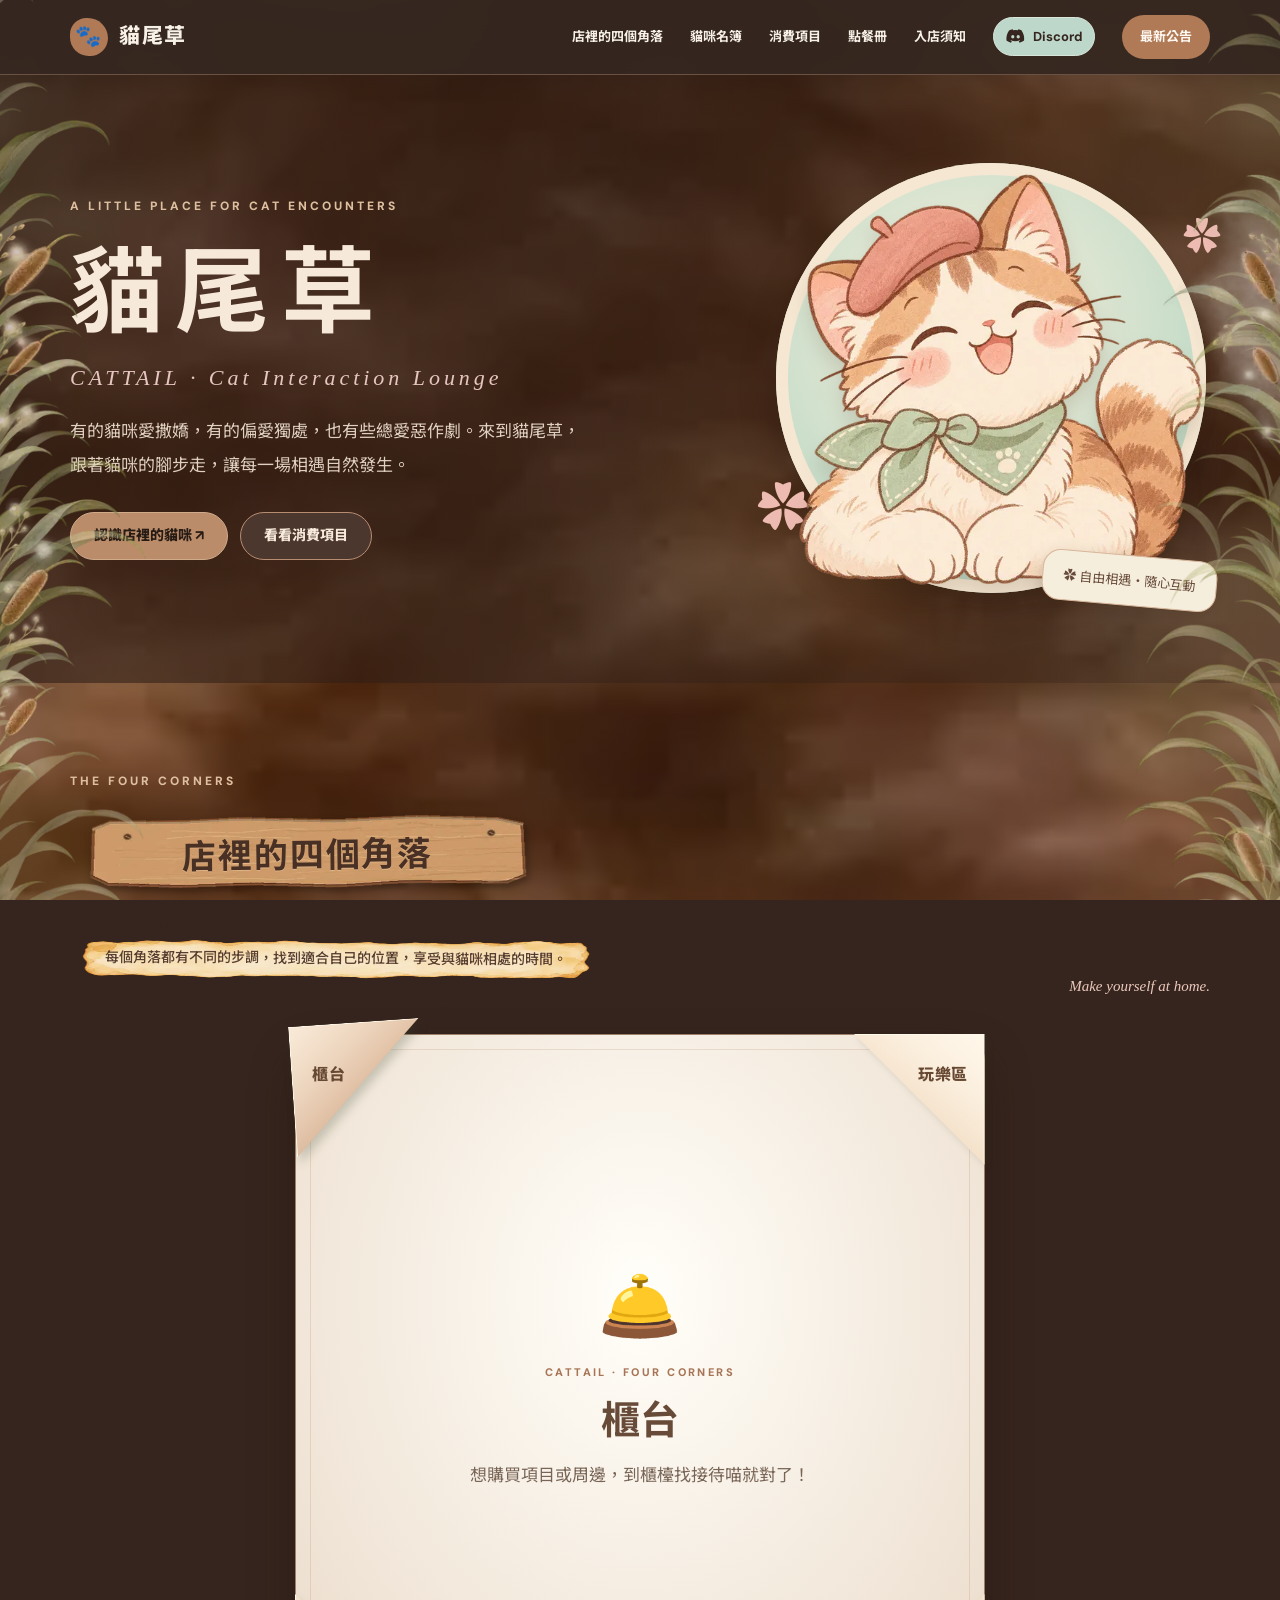
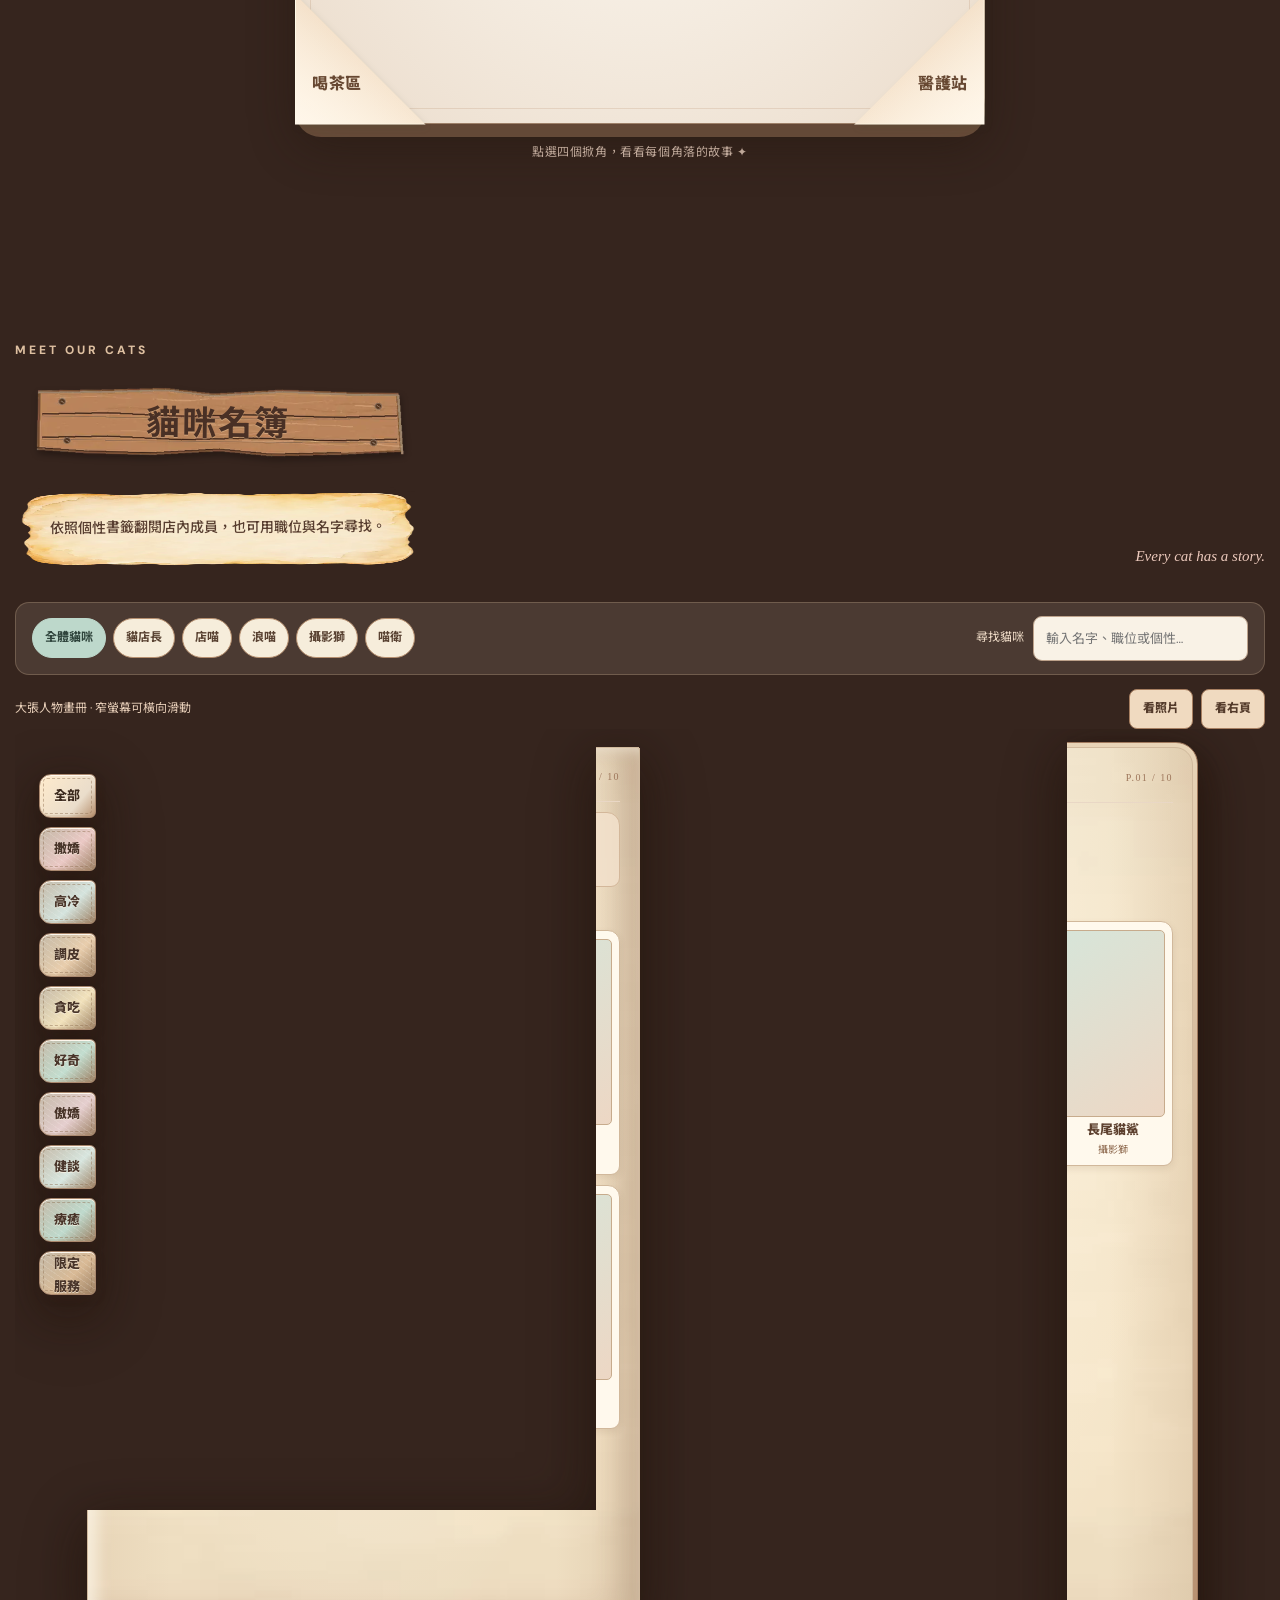
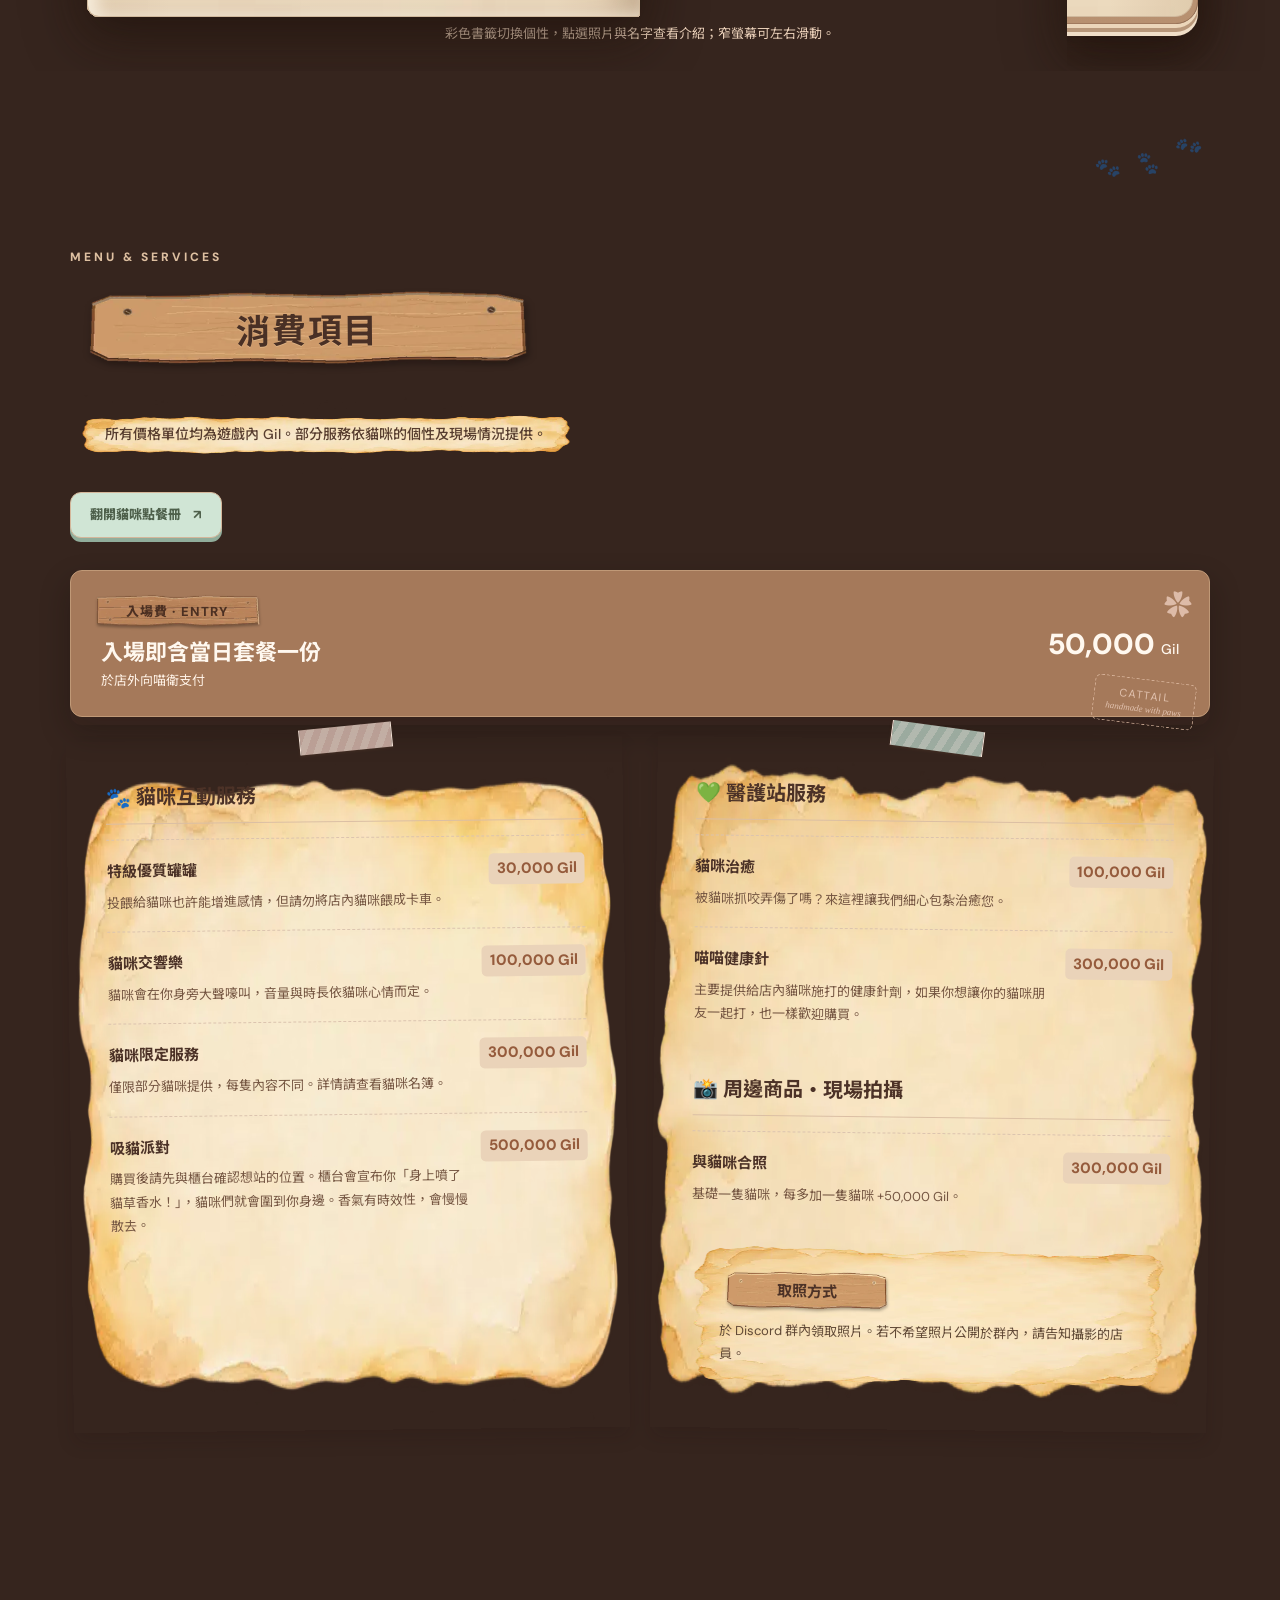
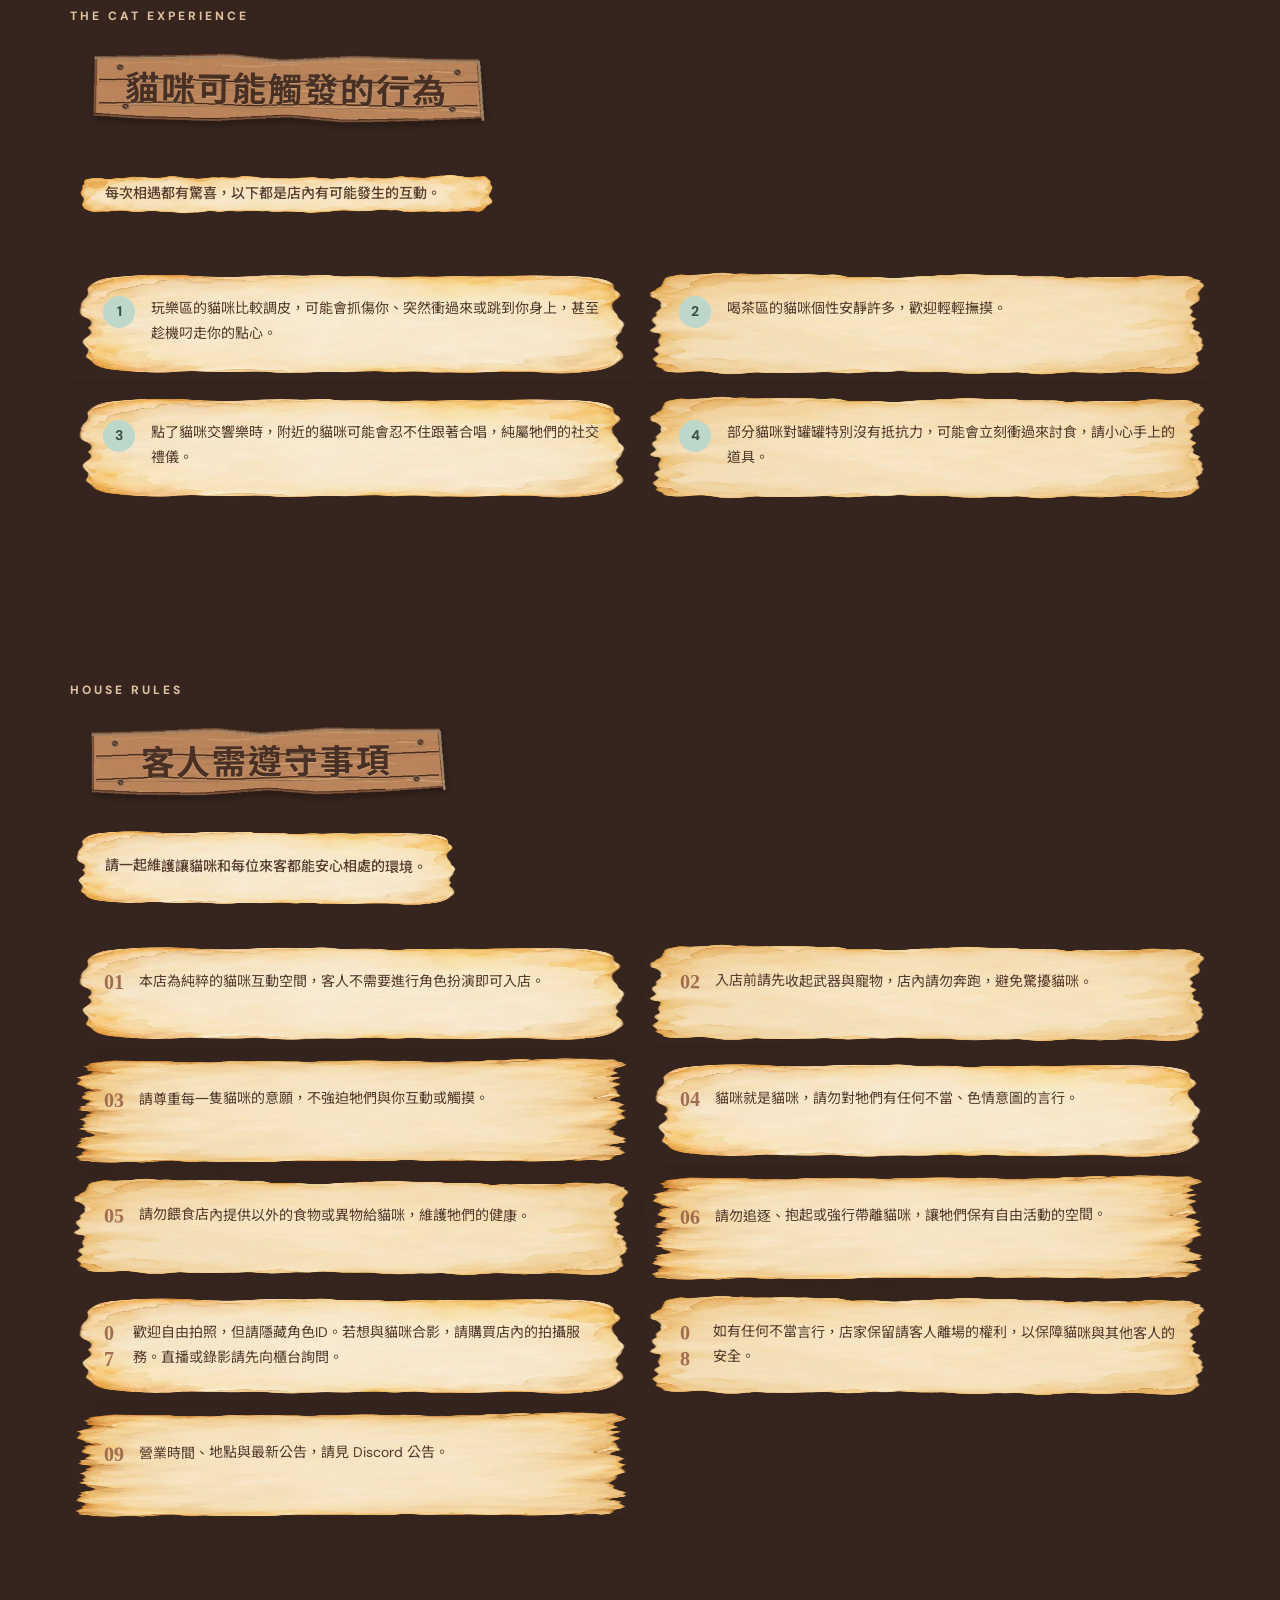
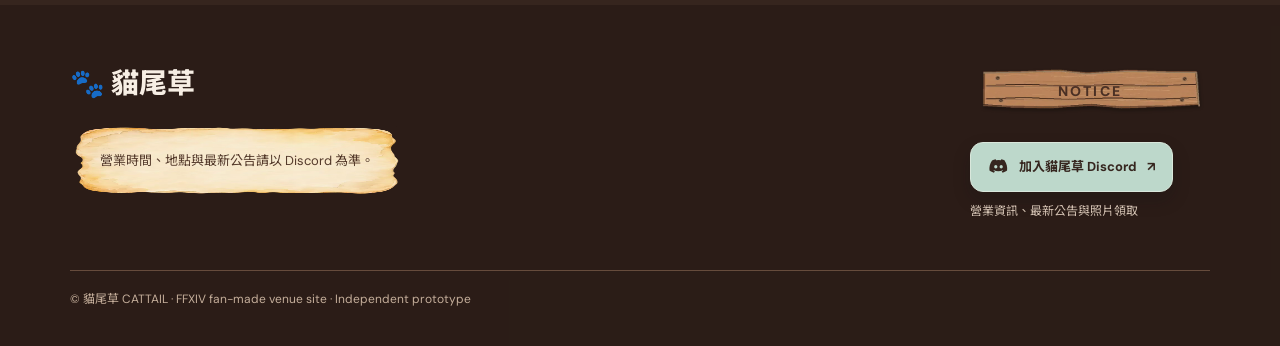
==== commit 257edf9b: "Fix book portrait source and enforce 9:16 throughout CATTAIL directory" ====
--- a/sites/cattail/index.html
+++ b/sites/cattail/index.html
@@ -1023,6 +1023,15 @@
 @media(max-width:690px){#services .ct-order-entry{margin-top:13px;padding:9px 13px;font-size:12px}}
 </style>
 <link rel="stylesheet" href="assets/cattail-mobile-nav.css?v=1">
+
+<style id="cattail-portrait-916">
+#cats .book-overview-photo{aspect-ratio:9/16;height:auto;min-height:0}
+#cats .book-overview-photo img{width:100%;height:100%;object-fit:contain;object-position:center}
+#cats .book-cat-list .cat-image,#cats .book-cat-list .cat-image.landscape{width:min(100%,305px);height:auto;max-height:none;aspect-ratio:9/16}
+#cats .book-cat-list .cat-image img{width:100%;height:100%;object-fit:contain}
+.cat-profile-image{width:min(305px,100%);height:auto;max-height:none;aspect-ratio:9/16;object-fit:contain}
+#cats .book-base-right{overflow-y:auto;min-height:0}
+</style>
 </head>
 <body>
 <div class="ct-edge-illustration" aria-hidden="true"><div class="ct-border-side ct-border-left"><img class="ct-sway-layer ct-left ct-depth-1" src="[data-uri]" alt="" decoding="async">
@@ -1323,20 +1332,11 @@
 }
 function loadCatPortraits(){
  if(portraitLoadPromise)return portraitLoadPromise;
- portraitLoadPromise=fetch("members.html",{cache:"force-cache"})
- .then(response=>{if(!response.ok)throw Error("Member archive unavailable");return response.text()})
- .then(html=>{
-  const doc=new DOMParser().parseFromString(html,"text/html");
-  const source=doc.getElementById("member-source");
-  if(!source)throw Error("Member photo source missing");
-  for(const card of doc.querySelectorAll(".member-card[data-id]")){
-   const index=Number(card.dataset.id),person=cats[index];
-   if(!person)continue;
-   const photos=[...card.querySelectorAll("img.portrait-photo,img.extra-photo")].map(img=>img.getAttribute("src")).filter(Boolean);
-   person.images=photos;person.image=photos[0]||"";
-  }
-  portraitsLoaded=true;refreshBookChapter(currentChapter,true);
- }).catch(error=>{portraitsLoaded=true;console.warn("CATTAIL portrait loading:",error);refreshBookChapter(currentChapter,false)});
+ const portraitMap={"夏遠星":"assets/members/xia-yuan-xing.webp","一十木音也":"assets/members/yin-ye.webp","紅豆泥臭臭":"assets/members/hong-dou-ni-chou-chou.webp","晷藍":"assets/members/lan-jiu.webp","餘煙":"assets/members/yu-yan.webp","醺柒":"assets/members/xun-qi.webp","米哈獅":"assets/members/mi-ha-shi.webp","破貓":"assets/members/po-mao.webp","累累":"assets/members/lei-lei.webp","雪賢":"assets/members/xue-xue.webp","西•札伊":"assets/members/xi-zha-yi.webp","長尾貓鯊":"assets/members/sha-mao.webp","Winnie":"assets/members/winnwe.webp","奧爾古斯塔斯":"assets/members/augustus.webp","呼啊啊":"assets/members/hu-a-a.webp"};
+ for(const cat of cats){const src=portraitMap[cat.name];if(!src)throw Error("Missing portrait: "+cat.name);cat.images=[src];cat.image=src;}
+ portraitsLoaded=true;
+ portraitLoadPromise=Promise.resolve();
+ refreshBookChapter(currentChapter,true);
  return portraitLoadPromise;
 }
 function createTab(label,chapter,side,color){
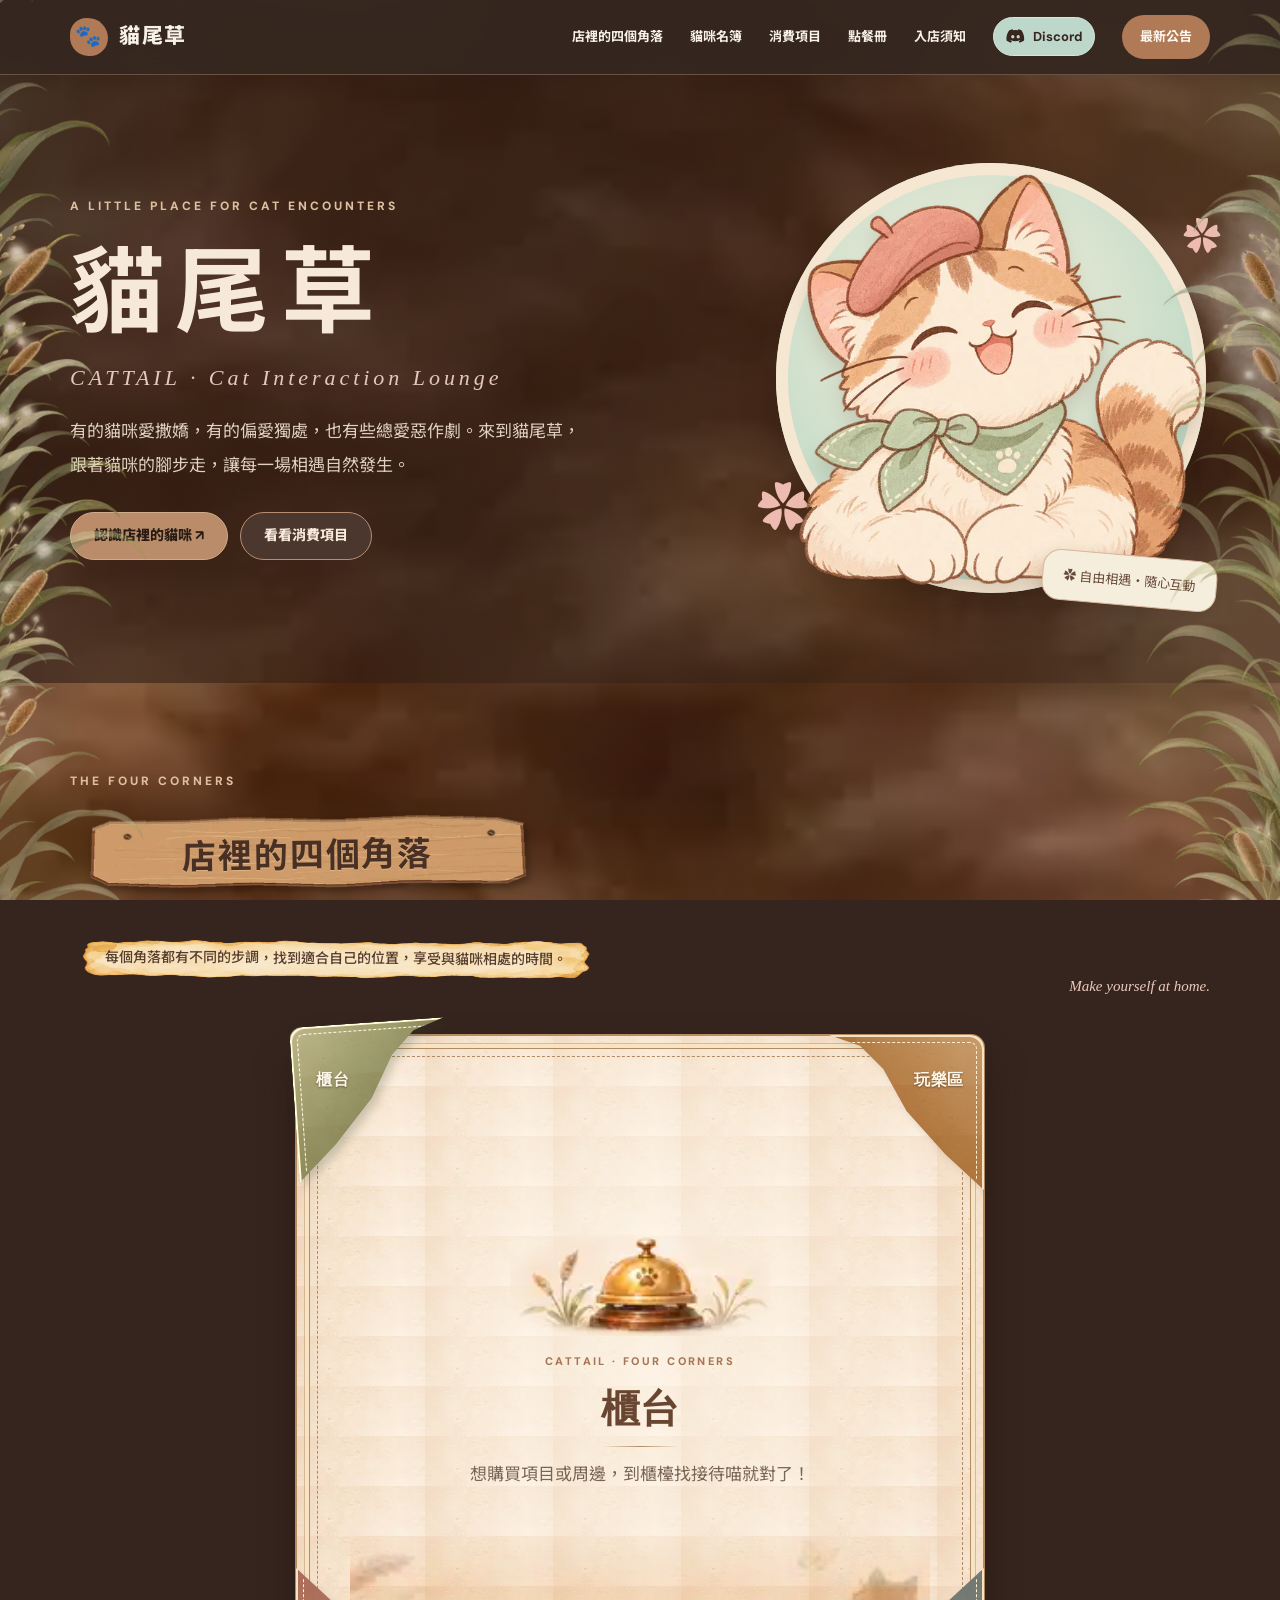
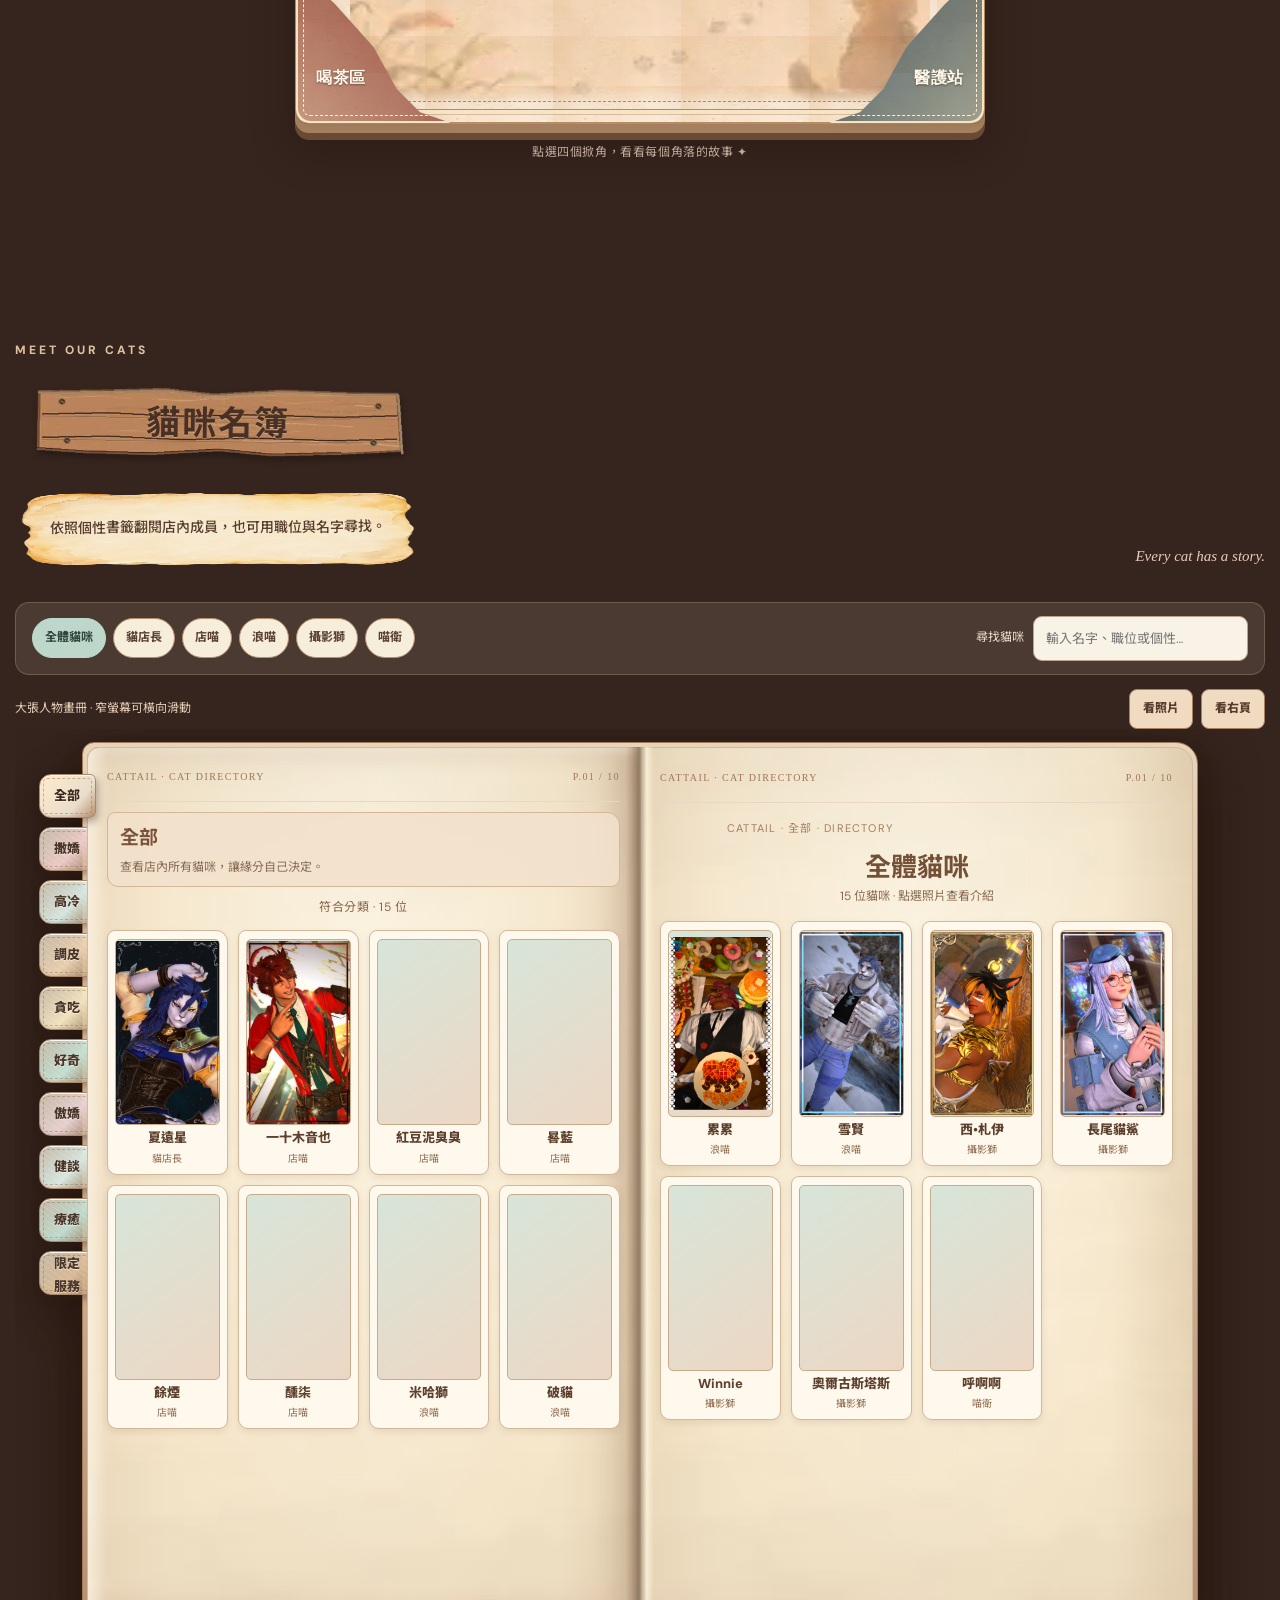
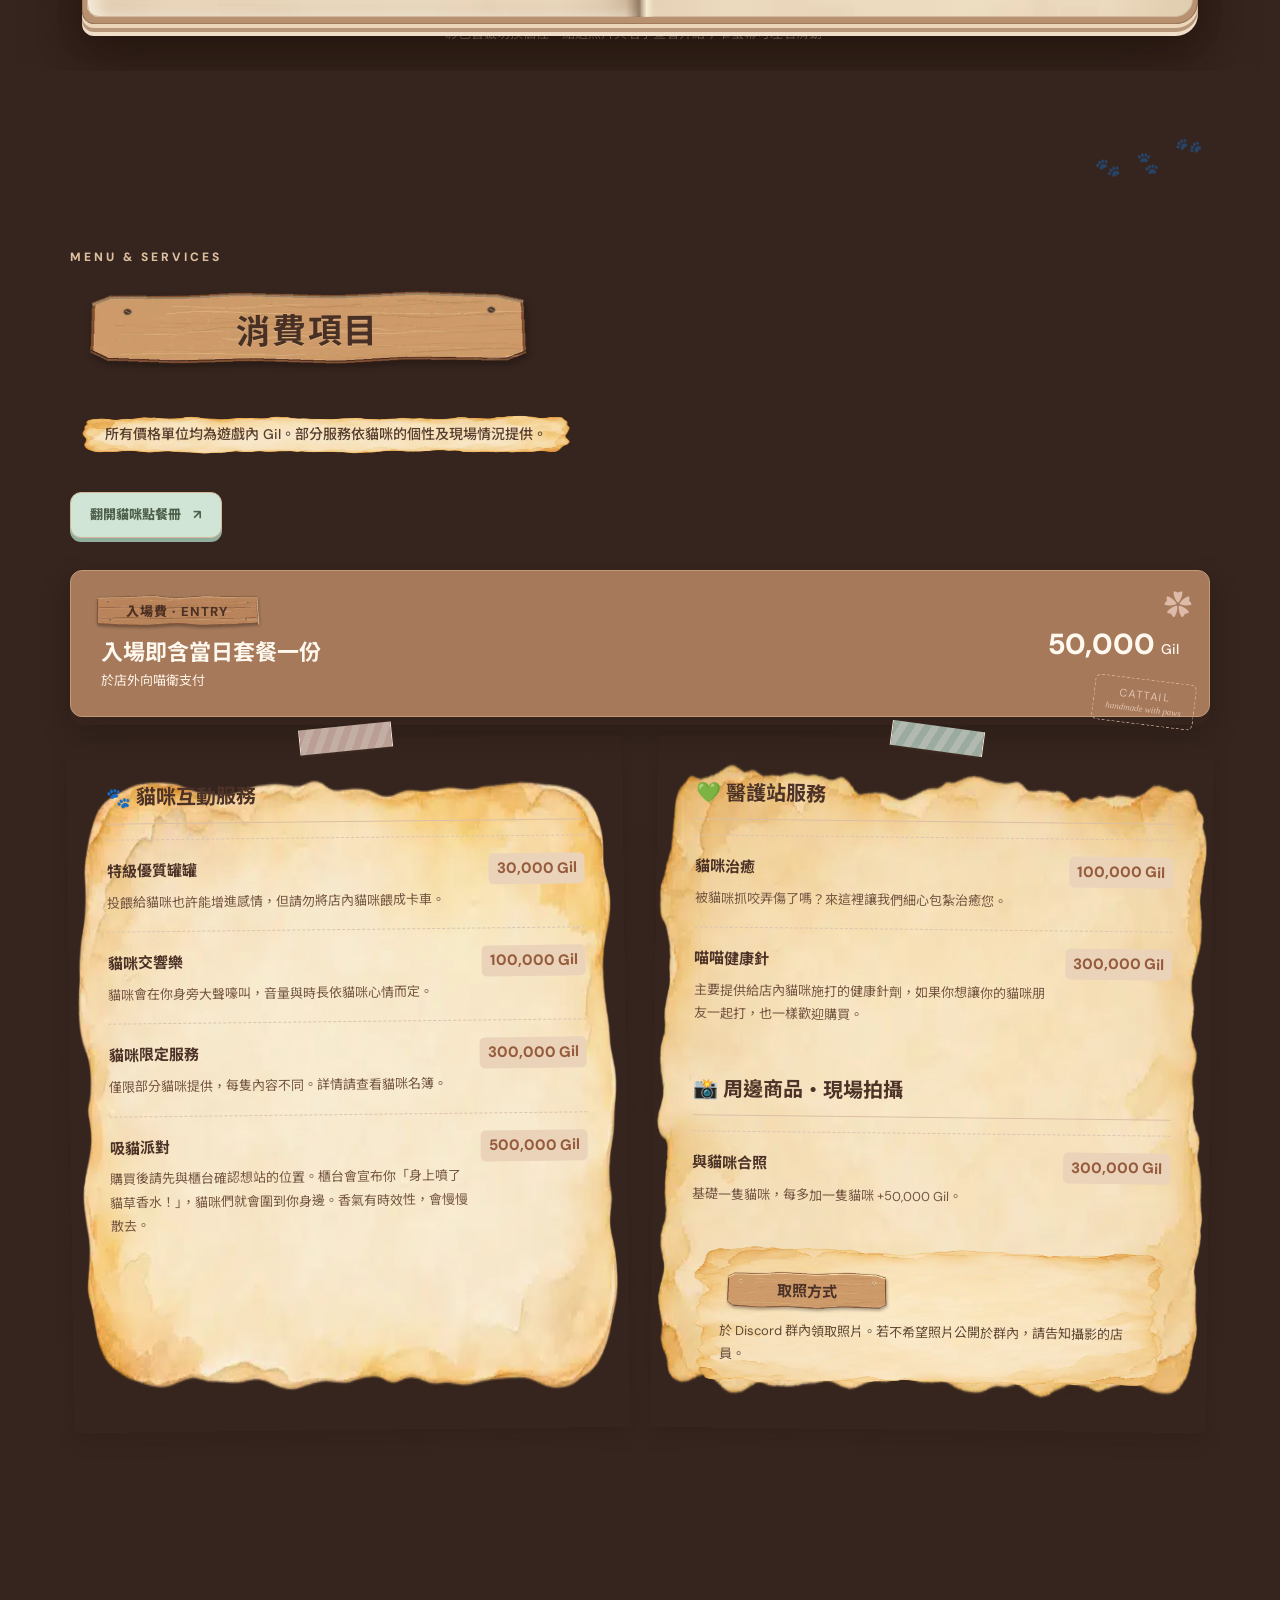
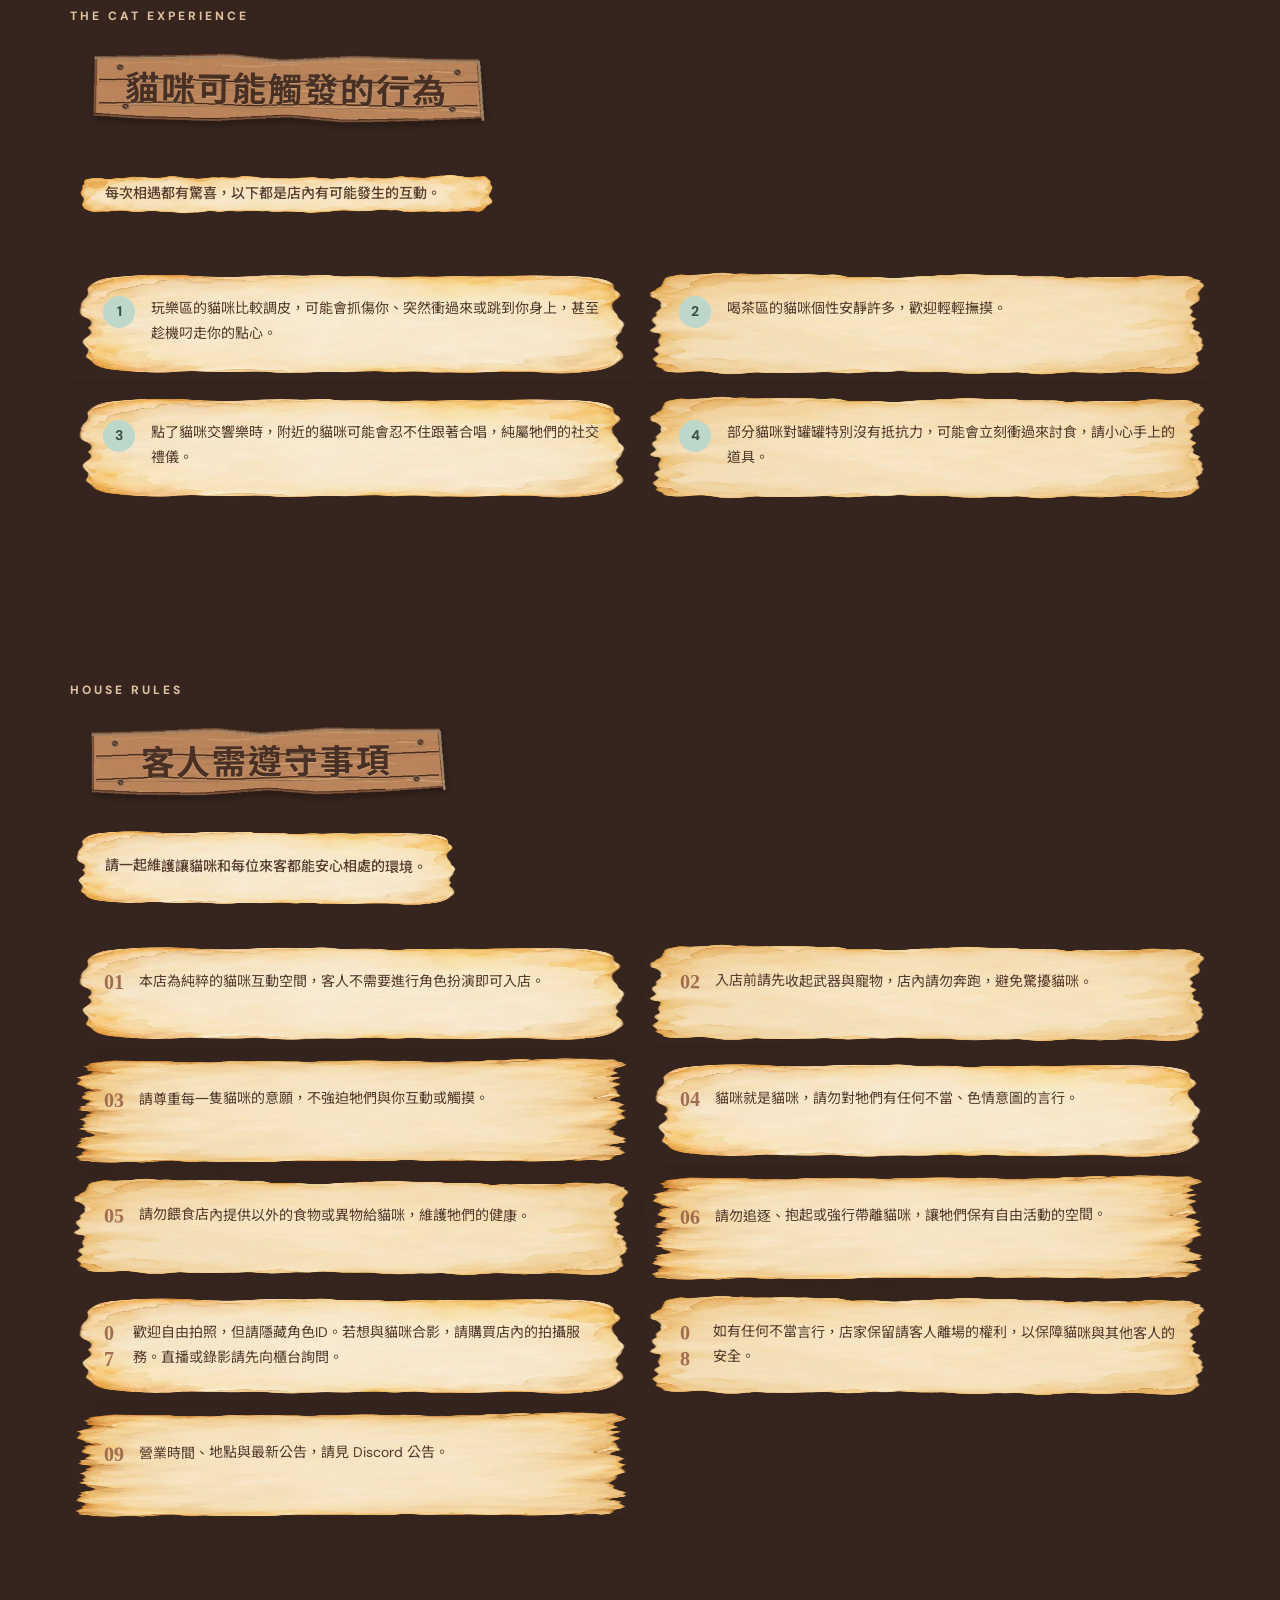
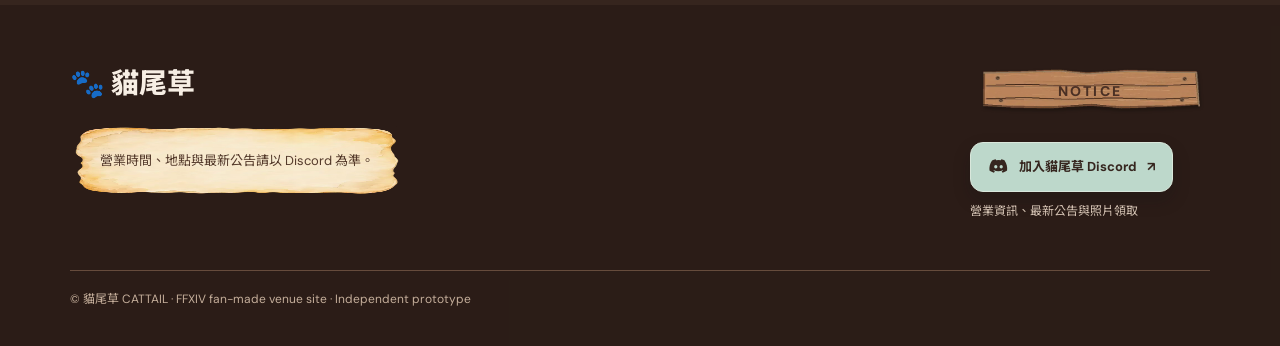
==== commit b0db56e3: "Layer CATTAIL watercolor paper, illustrated bell and independent colored corner folds" ====
--- a/sites/cattail/index.html
+++ b/sites/cattail/index.html
@@ -1032,7 +1032,27 @@
 .cat-profile-image{width:min(305px,100%);height:auto;max-height:none;aspect-ratio:9/16;object-fit:contain}
 #cats .book-base-right{overflow-y:auto;min-height:0}
 </style>
-</head>
+<style id="cattail-corner-watercolor">
+#corners .corner-paper{--corner-grain:url([data-uri]);background:radial-gradient(ellipse at 50% 40%,#fffaf0a0,transparent 72%),var(--corner-grain) repeat;background-size:auto,128px 50px;border:2px solid #b68c62;border-radius:14px;box-shadow:0 9px 0 #a6805e,0 16px 0 #694a35,0 24px 42px #21130c70}
+#corners .corner-paper-grain{inset:12px;border:1px solid #b38b62;border-radius:8px;box-shadow:0 0 0 4px #f7e4c5,0 0 0 5px #b38b6277}
+#corners .corner-paper-grain:before{content:"";position:absolute;inset:7px;border:1px dashed #b18a65;border-radius:5px}
+#corners .corner-paper-grain:after{content:"";position:absolute;bottom:1%;left:6%;width:88%;height:26%;background:url([data-uri]) center bottom/100% 100% no-repeat;mix-blend-mode:multiply;opacity:.65;mask-image:linear-gradient(transparent,#000 35%,#000 90%,transparent)}
+#corners .corner-display{z-index:2;inset:18% 14% 23%;gap:8px}
+#corners .corner-symbol{position:relative}
+#corners .corner-paper[data-active="counter"] .corner-symbol{font-size:0;width:min(100%,260px);aspect-ratio:150/59;background:url([data-uri]) center/contain no-repeat;mix-blend-mode:multiply;mask-image:radial-gradient(ellipse,#000 56%,transparent 79%)}
+#corners .corner-display h3{font-family:Georgia,"Noto Serif TC",serif;color:#694631}
+#corners .corner-display h3:after{content:"";display:block;width:100%;height:1px;margin:9px auto 0;background:linear-gradient(90deg,transparent,#b18a65,transparent)}
+#corners .corner-flap{--edge:clamp(78px,23%,155px);color:#fff8e9}
+#corners .corner-flap[data-corner="counter"]{--flap:#87906b}
+#corners .corner-flap[data-corner="play"]{--flap:#b88750}
+#corners .corner-flap[data-corner="tea"]{--flap:#b47e74}
+#corners .corner-flap[data-corner="care"]{--flap:#798b93}
+#corners .corner-flap .flap-fold{clip-path:polygon(0 0,100% 0,80% 7%,65% 22%,50% 49%,25% 77%,0 100%);background:linear-gradient(135deg,#fff4d155,transparent 47%,#392a204d),var(--corner-grain);background-color:var(--flap);background-blend-mode:normal,multiply;box-shadow:inset 2px 2px 0 #f6e3c3;border-radius:13px 0 0 0}
+#corners .corner-flap .flap-fold:after{background:none;clip-path:none;inset:7px 11px 11px 7px;border-left:1px dashed #fff0d2;border-top:1px dashed #fff0d2;border-radius:7px 0 0 0}
+#corners .corner-flap .flap-label{color:#fff8e9;text-shadow:0 1px 2px #39281e90;font-family:Georgia,"Noto Serif TC",serif}
+#corners .corner-flap.active .flap-fold{background-color:var(--flap);filter:brightness(1.12) drop-shadow(3px 5px 3px #714e3550)}
+@media(max-width:690px){#corners .corner-display{inset:19% 12% 19%;gap:4px}#corners .corner-paper-grain{inset:8px}#corners .corner-paper[data-active="counter"] .corner-symbol{width:min(100%,150px)}#corners .corner-flap{--edge:clamp(68px,24%,112px)}}
+</style></head>
 <body>
 <div class="ct-edge-illustration" aria-hidden="true"><div class="ct-border-side ct-border-left"><img class="ct-sway-layer ct-left ct-depth-1" src="[data-uri]" alt="" decoding="async">
 <img class="ct-sway-layer ct-left ct-depth-2" src="[data-uri]" alt="" decoding="async">
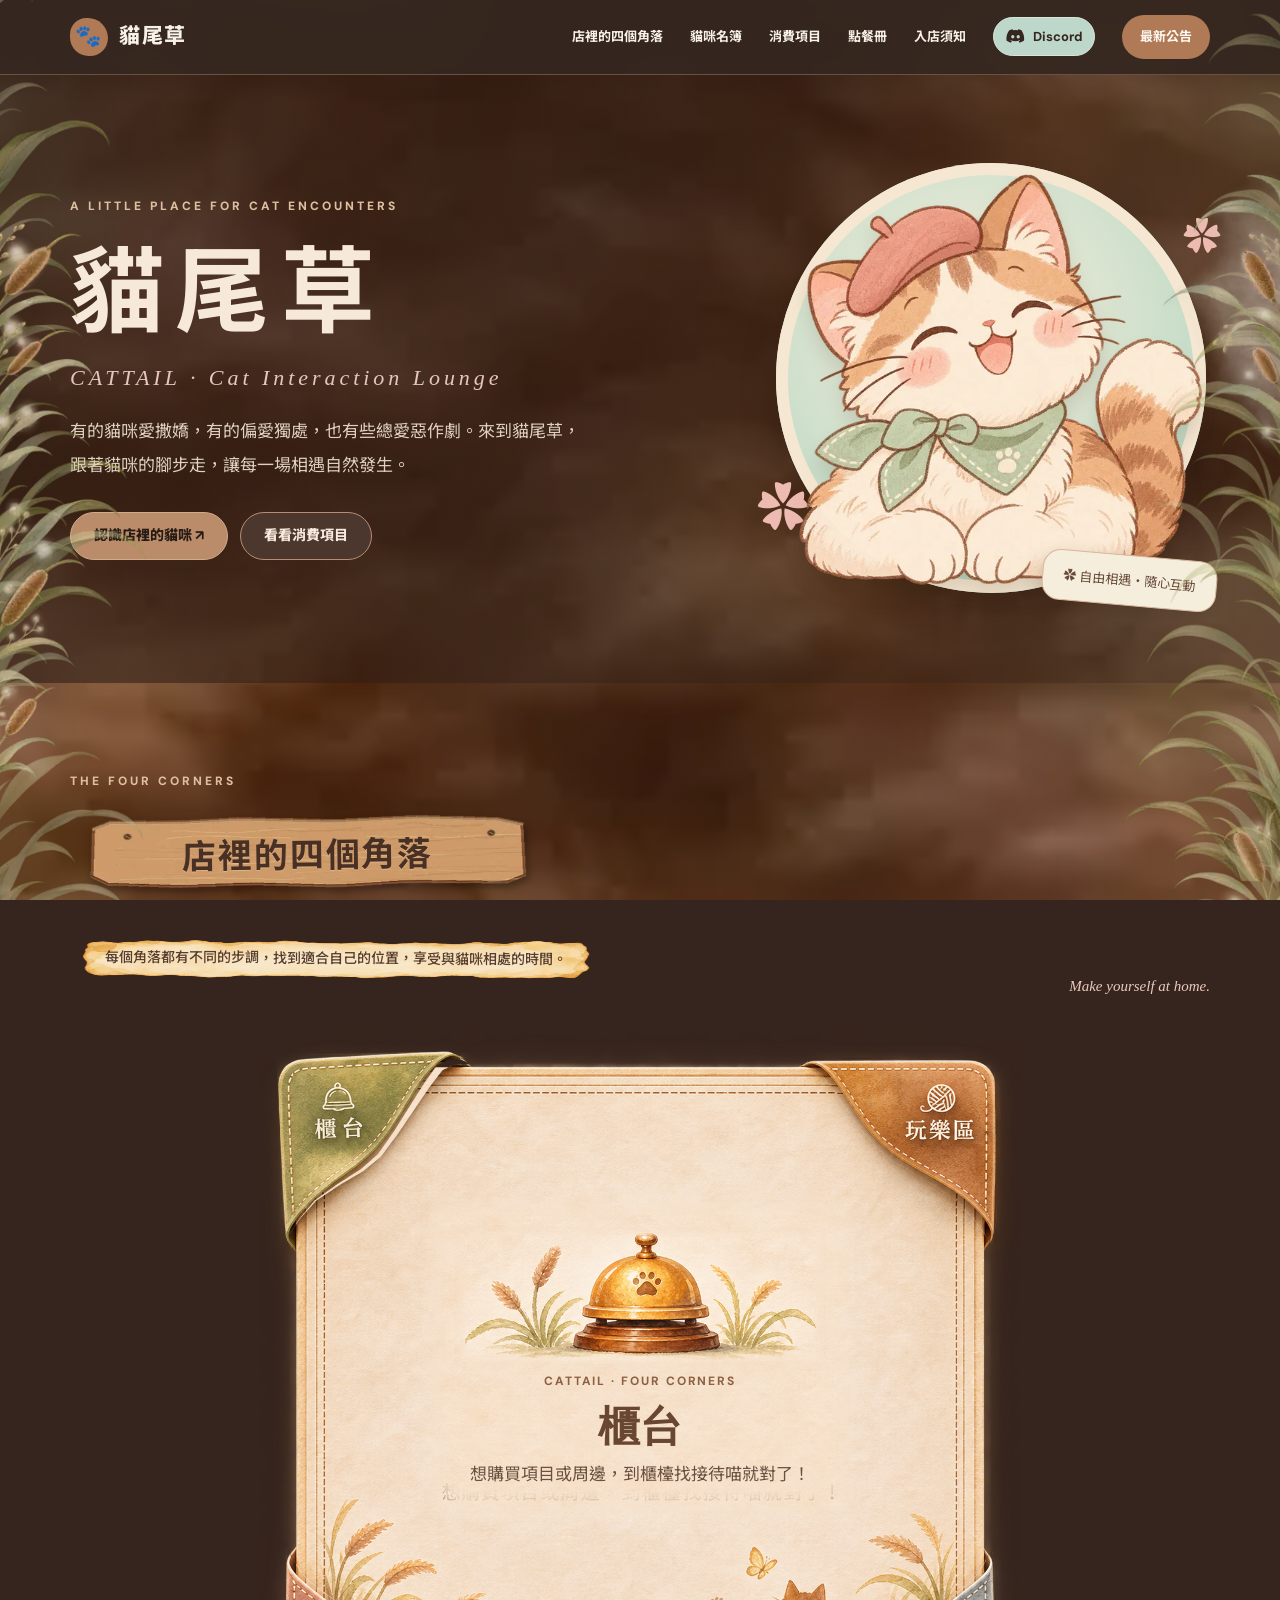
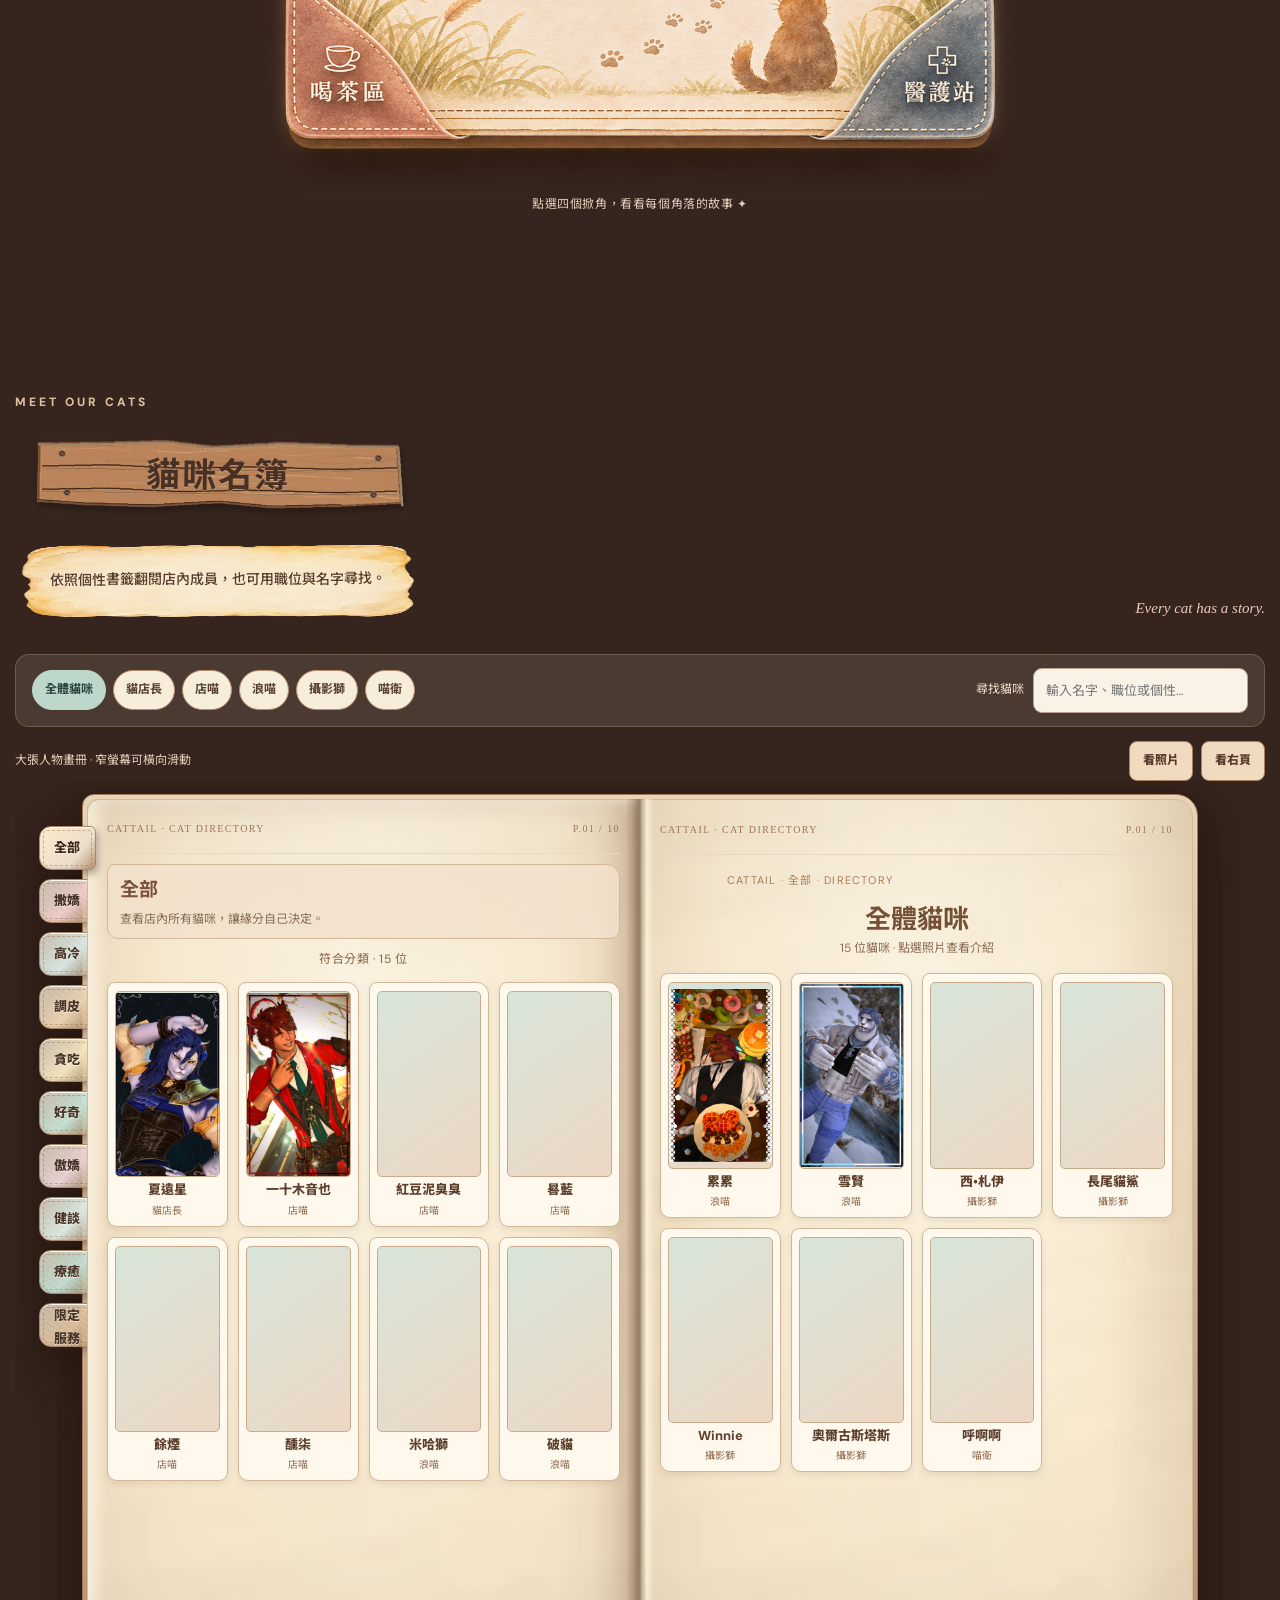
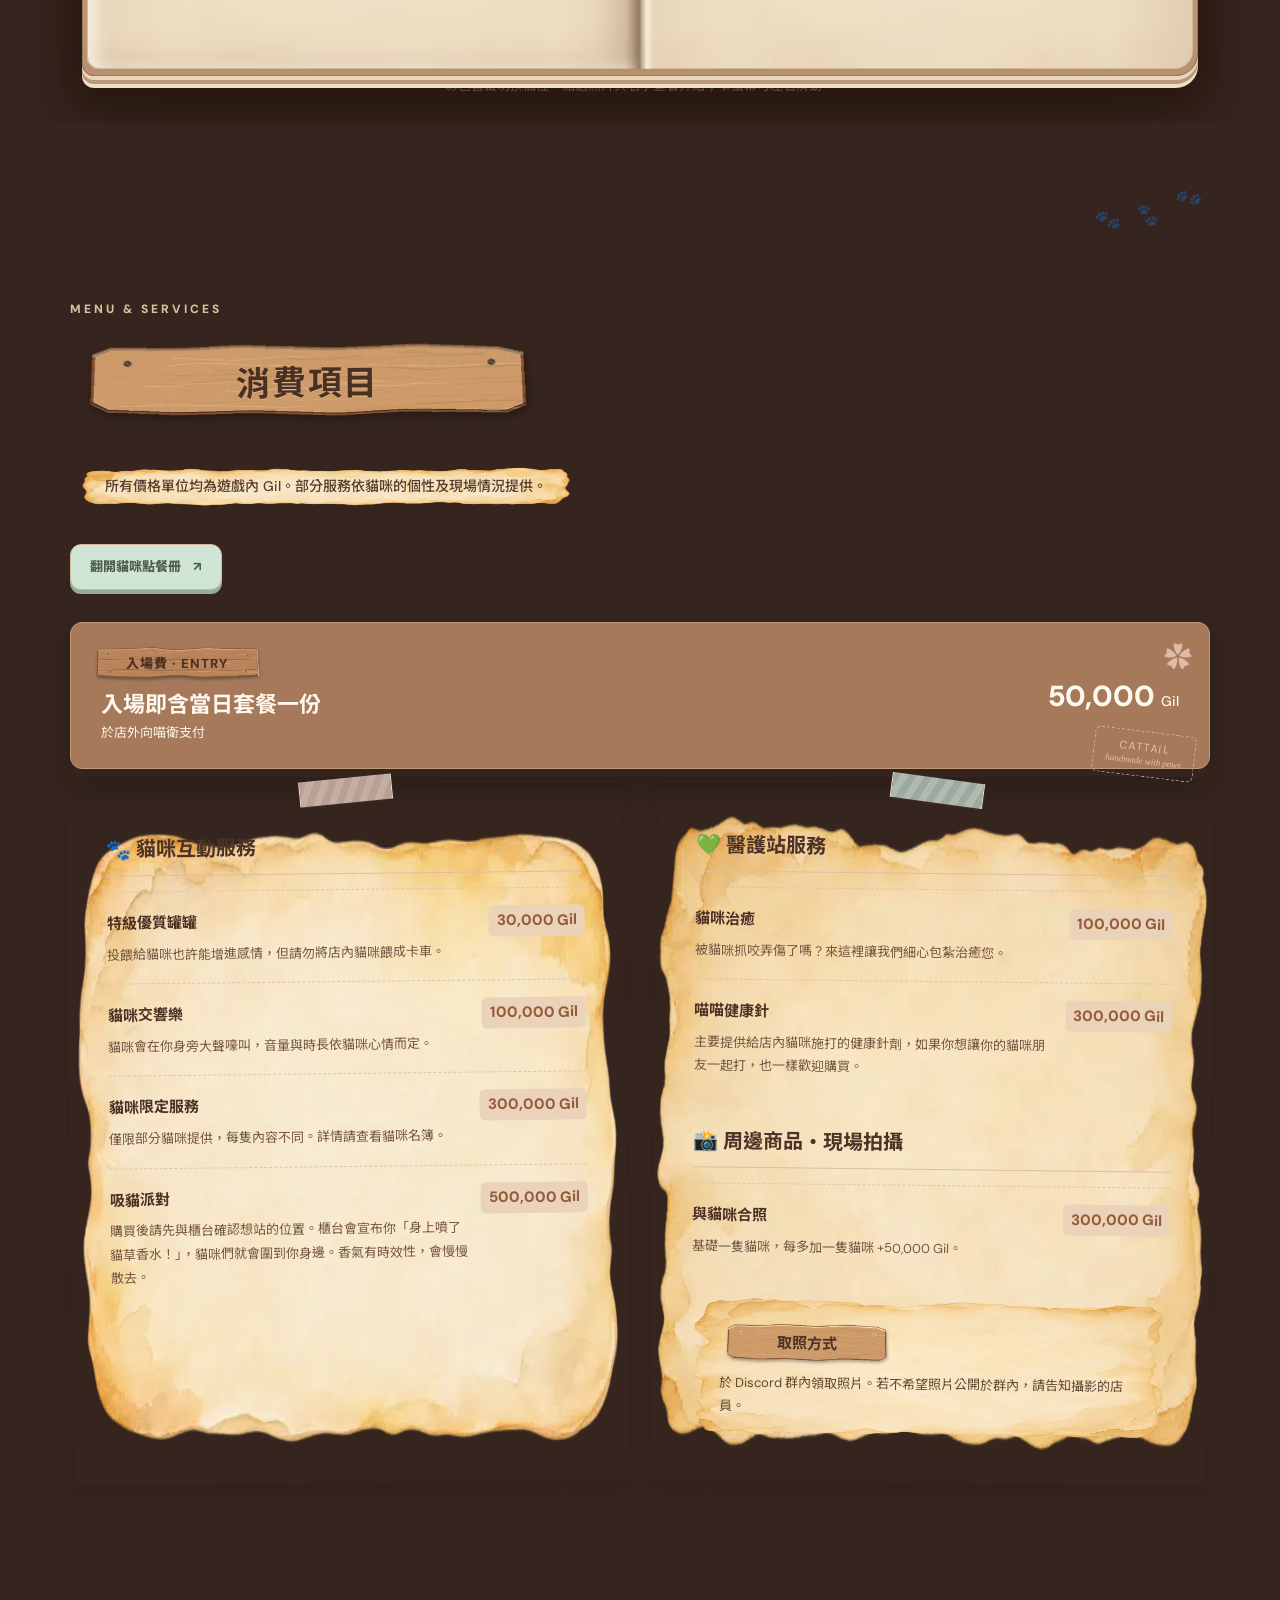
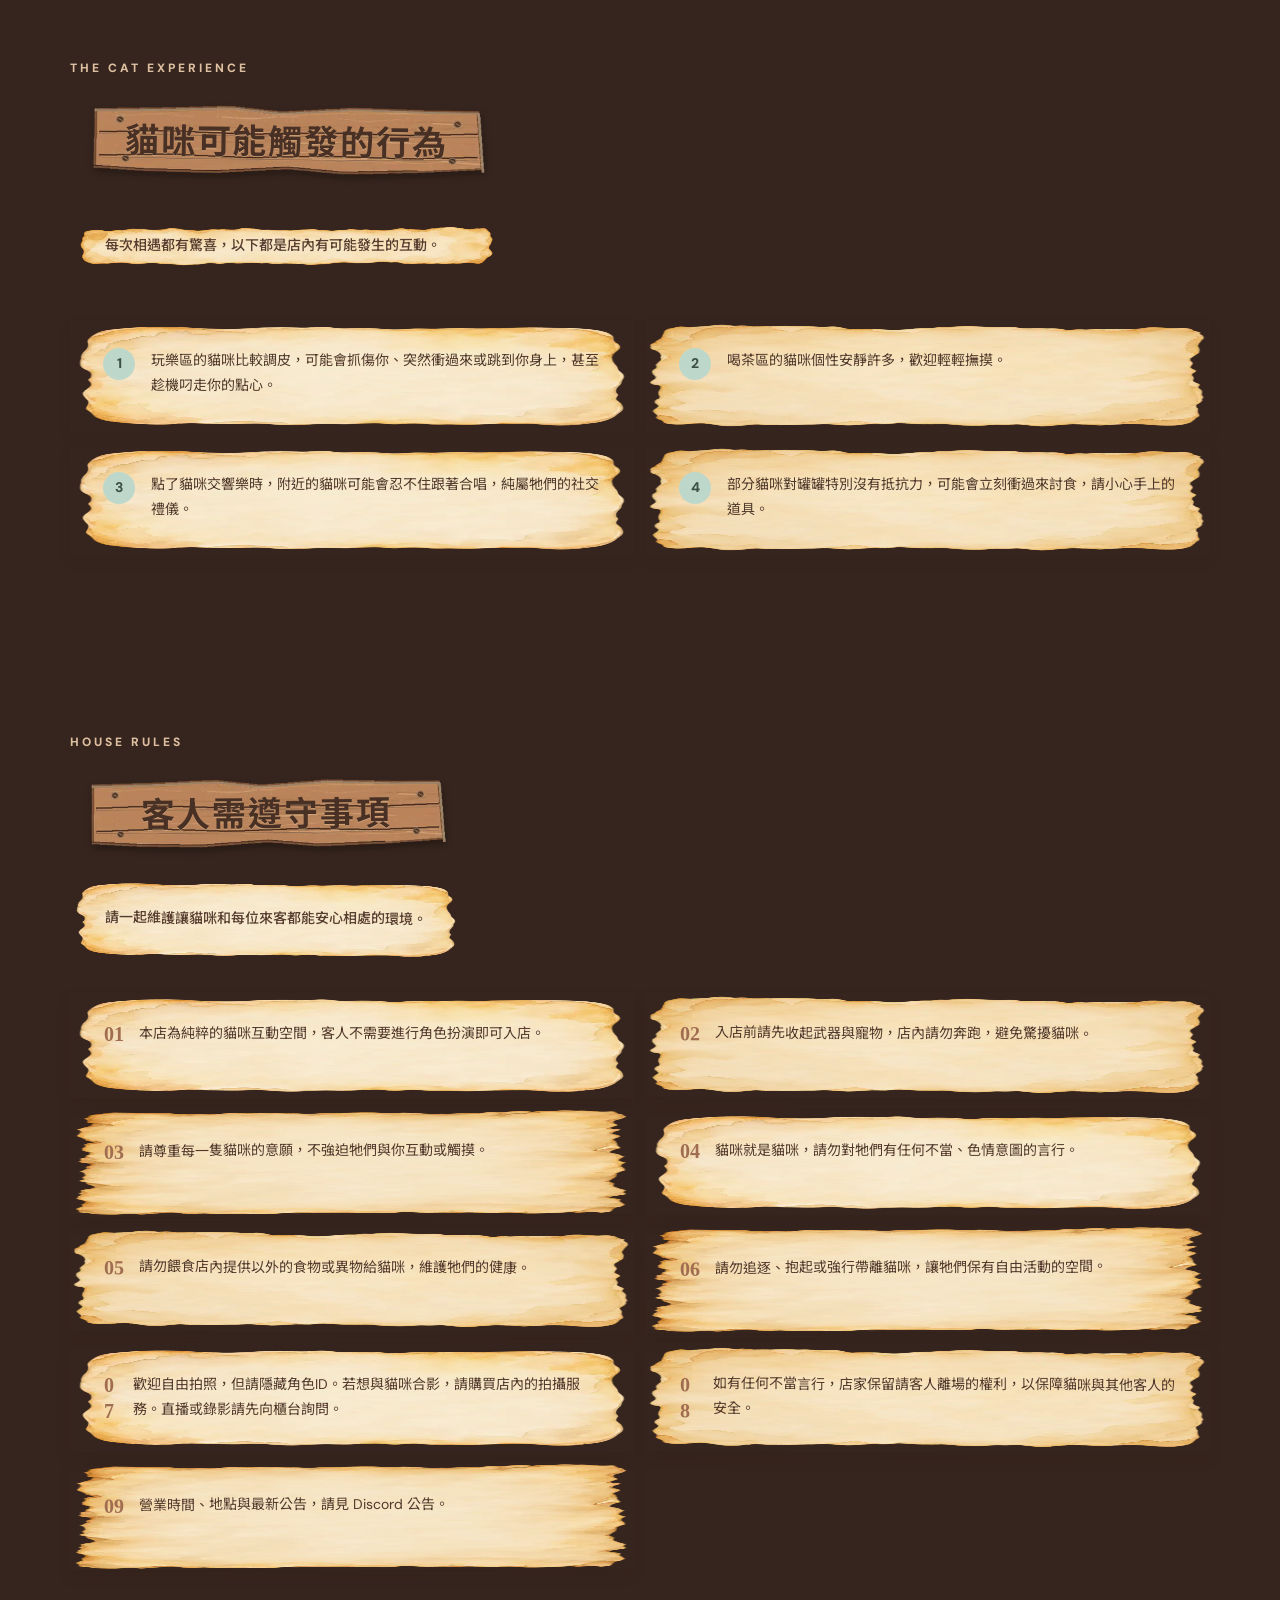
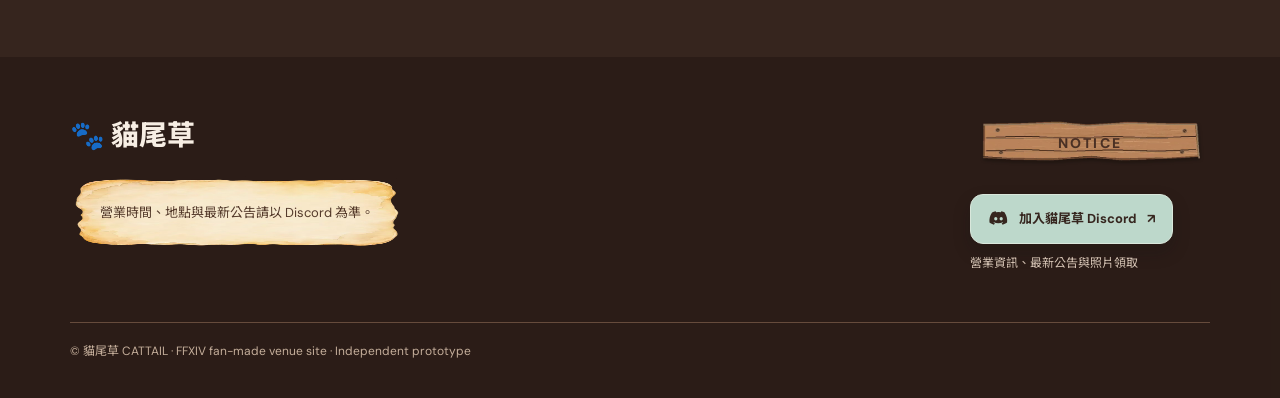
==== commit 042e57c8: "Use uploaded full-resolution corner art layers and remove obsolete corner material CSS" ====
--- a/sites/cattail/index.html
+++ b/sites/cattail/index.html
@@ -26,37 +26,37 @@
 @media(prefers-reduced-motion:reduce){html{scroll-behavior:auto}.btn{transition:none}}
 
 /* Four-corner folded paper navigation */
-.corner-switchboard{width:min(100%,690px);margin:34px auto 0}
-.corner-paper{--corner-tone:#f4ebdb;position:relative;aspect-ratio:1;border-radius:26px;background:radial-gradient(ellipse at 50% 40%,#fffdf8 5%,var(--corner-tone) 120%);border:1px solid #e0d8c7;box-shadow:0 19px 50px #344d3b12,0 3px 7px #344d3b0a;isolation:isolate;transition:background .35s ease;overflow:visible}
-.corner-paper[data-active="play"]{--corner-tone:#f3e6d5}
-.corner-paper[data-active="tea"]{--corner-tone:#dfeadc}
-.corner-paper[data-active="care"]{--corner-tone:#f2e0dd}
-.corner-paper-grain{position:absolute;inset:14px;border:1px solid #a9b7a22e;border-radius:18px;pointer-events:none}
-.corner-display{position:absolute;inset:16%;display:flex;flex-direction:column;align-items:center;justify-content:center;text-align:center;gap:8px;padding:18px;transition:opacity .2s ease,transform .28s ease}
-.corner-display.is-changing{opacity:0;transform:translateY(10px)}
-.corner-symbol{font-size:clamp(40px,6vw,67px);line-height:1.2;margin-bottom:7px}
-.corner-kicker{letter-spacing:.22em;color:var(--green);font-size:11px;font-weight:800}
-.corner-display h3{font-size:clamp(24px,4vw,39px);margin:3px 0;color:var(--dark);line-height:1.4}
-.corner-display p{max-width:380px;color:var(--sub);font-size:clamp(13px,1.7vw,17px);line-height:1.9;margin:0}
-.corner-flap{--edge:clamp(90px,19%,142px);width:var(--edge);height:var(--edge);border:0;background:none;position:absolute;z-index:3;color:var(--dark);padding:0;outline-offset:6px;filter:drop-shadow(2px 3px 3px #3948321f);transition:filter .25s ease}
-.corner-flap .flap-fold{position:absolute;inset:0;background:linear-gradient(140deg,#fffdf5 4%,#e5d8bd 98%);clip-path:polygon(0 0,100% 0,0 100%);box-shadow:inset 1px 1px 0 #fff9e6;transition:transform .3s cubic-bezier(.2,.8,.2,1),background .3s;transform-origin:0 0}
-.corner-flap .flap-fold:after{content:"";position:absolute;inset:0;background:linear-gradient(135deg,#fff8edaa,transparent 65%);clip-path:inherit}
-.corner-flap.top-left{top:-1px;left:-1px}.corner-flap.top-right{top:-1px;right:-1px}.corner-flap.bottom-left{bottom:-1px;left:-1px}.corner-flap.bottom-right{bottom:-1px;right:-1px}
-.corner-flap.top-right .flap-fold{transform:scaleX(-1);transform-origin:50% 50%}
-.corner-flap.bottom-left .flap-fold{transform:scaleY(-1);transform-origin:50% 50%}
-.corner-flap.bottom-right .flap-fold{transform:scale(-1,-1);transform-origin:50% 50%}
-.corner-flap .flap-label{position:absolute;z-index:1;font-size:clamp(12px,1.6vw,16px);font-weight:800;letter-spacing:.035em;white-space:nowrap;pointer-events:none}
-.corner-flap.top-left .flap-label{top:20%;left:13%}.corner-flap.top-right .flap-label{top:20%;right:13%}.corner-flap.bottom-left .flap-label{bottom:20%;left:13%}.corner-flap.bottom-right .flap-label{bottom:20%;right:13%}
-.corner-flap.active .flap-fold{background:linear-gradient(140deg,#f8d8aa,#dfbd86)}
-.corner-flap:hover,.corner-flap.active{filter:drop-shadow(3px 7px 5px #3948323b)}
-.corner-flap.top-left:hover .flap-fold,.corner-flap.top-left.active .flap-fold{transform:translate(-7px,-7px) rotate(-4deg)}
-.corner-flap.top-right:hover .flap-fold,.corner-flap.top-right.active .flap-fold{transform:scaleX(-1) translate(-7px,-7px) rotate(-4deg)}
-.corner-flap.bottom-left:hover .flap-fold,.corner-flap.bottom-left.active .flap-fold{transform:scaleY(-1) translate(-7px,-7px) rotate(-4deg)}
-.corner-flap.bottom-right:hover .flap-fold,.corner-flap.bottom-right.active .flap-fold{transform:scale(-1,-1) translate(-7px,-7px) rotate(-4deg)}
-.corner-hint{text-align:center;font-size:12px;color:var(--sub);margin:18px 0 0;letter-spacing:.05em}
-@media(max-width:690px){.corner-switchboard{width:min(100%,510px)}.corner-paper{border-radius:20px}.corner-paper-grain{inset:9px;border-radius:14px}.corner-display{inset:20% 12%;padding:4px;gap:3px}.corner-kicker{font-size:9px;letter-spacing:.09em}.corner-display p{font-size:13px;line-height:1.6}.corner-symbol{font-size:35px}.corner-flap{--edge:clamp(76px,22%,112px)}.corner-flap .flap-label{font-size:12px}}
-@media(max-width:390px){.corner-display{inset:19% 10%}.corner-symbol{font-size:29px}.corner-display h3{font-size:23px}.corner-display p{font-size:12px;line-height:1.5}.corner-kicker{display:none}.corner-flap{--edge:73px}.corner-flap .flap-label{font-size:11px}}
-@media(prefers-reduced-motion:reduce){.corner-display,.corner-flap,.corner-flap .flap-fold{transition:none!important}}
+
+
+
+
+
+
+
+
+
+
+
+
+
+
+
+
+
+
+
+
+
+
+
+
+
+
+
+
+@media(max-width:690px){}
+@media(max-width:390px){}
+@media(prefers-reduced-motion:reduce){}
 
 /* CATTAIL physical bookmark book layout */
 .cat-book{display:grid;grid-template-columns:110px minmax(0,1fr);margin:30px auto 0;max-width:1060px;align-items:stretch;isolation:isolate}
@@ -178,19 +178,19 @@
 .art-circle:before,.art-circle:after{color:#e5b0a8}
 .hero-sticker{background:#fff5e9;border-color:#e8d6c2;color:#785542}
 .section.alt{background:#fff9f1}
-.corner-paper{background:radial-gradient(ellipse at 50% 38%,#fffdf7 5%,var(--corner-tone) 120%);border-color:#e1d1bd;box-shadow:0 19px 45px #79574216,0 3px 7px #7957420b}
-.corner-paper[data-active="counter"]{--corner-tone:#e9d6c2}
-.corner-paper[data-active="play"]{--corner-tone:#f2d8ca}
-.corner-paper[data-active="tea"]{--corner-tone:#cfe3d7}
-.corner-paper[data-active="care"]{--corner-tone:#eed2d3}
-.corner-paper-grain{border-color:#a9795730}
-.corner-kicker{color:#a97957}
-.corner-display h3{color:#795542}
-.corner-display p{color:#806c5d}
-.corner-flap .flap-fold{background:linear-gradient(145deg,#fff5e5,#e9cbab)}
-.corner-flap.active .flap-fold{background:linear-gradient(145deg,#edcfb1,#c99d7e)}
-.corner-flap .flap-label{color:#664733}
-.corner-hint{color:#927a68}
+
+
+
+
+
+
+
+
+
+
+
+
+
 .physical-book{filter:drop-shadow(0 1px 0 #fff9f2)}
 .book-spread:before{background:#ddc7ae;box-shadow:0 5px #bd9e7e,0 8px #f2dfc6}
 .book-base{border-color:#dfcbb7;background:linear-gradient(105deg,#efe1cd,#fffbf3 16%,#fff8ec)}
@@ -247,16 +247,16 @@
 .section,.section.alt{background:#3f2f27}
 .section.alt{background:#48352c}
 .section-head .decor{color:#ecc9bc}
-.corner-paper{border-color:#9d8069;box-shadow:0 18px 50px #2116106e,0 0 0 7px #7758492c}
-.corner-paper[data-active="counter"]{--corner-tone:#e6d4c1}
-.corner-paper[data-active="play"]{--corner-tone:#f0d4c8}
-.corner-paper[data-active="tea"]{--corner-tone:#d1e6da}
-.corner-paper[data-active="care"]{--corner-tone:#f1dce0}
-.corner-display h3{color:#674a38}
-.corner-display p{color:#796556}
-.corner-kicker{color:#a77556}
-.corner-hint{color:#e4cbbb}
-.corner-flap .flap-label{color:#674832}
+
+
+
+
+
+
+
+
+
+
 .physical-book{filter:drop-shadow(0 12px 28px #1e110b7a)}
 .book-spread:before{background:#c3a184;box-shadow:0 5px #a47e61,0 8px #e8d3b5}
 .book-base,.book-base-right,.leaf-face,.leaf-back{color:#574338}
@@ -332,9 +332,9 @@
 .rule:nth-child(3n + 1){border-top:3px solid #e7c6c1}
 .rule:nth-child(3n + 2){border-top:3px solid #bdd8cb}
 .rule:nth-child(3n){border-top:3px solid #dcb98f}
-.corner-paper{box-shadow:0 13px 0 #8d6a5091,0 23px 45px #23150c75}
-.corner-flap .flap-fold{filter:drop-shadow(1px 3px 2px #714e3538)}
-.corner-flap:hover .flap-fold{filter:drop-shadow(3px 7px 4px #714e354d)}
+
+
+
 /* Index tabs: transparent rounded acrylic rather than opaque paper arrows */
 .bound-tab{
  background:linear-gradient(135deg,#ffffffa3 0%,#ffffff4d 38%,var(--tab-color) 92%)!important;
@@ -1032,26 +1032,28 @@
 .cat-profile-image{width:min(305px,100%);height:auto;max-height:none;aspect-ratio:9/16;object-fit:contain}
 #cats .book-base-right{overflow-y:auto;min-height:0}
 </style>
-<style id="cattail-corner-watercolor">
-#corners .corner-paper{--corner-grain:url([data-uri]);background:radial-gradient(ellipse at 50% 40%,#fffaf0a0,transparent 72%),var(--corner-grain) repeat;background-size:auto,128px 50px;border:2px solid #b68c62;border-radius:14px;box-shadow:0 9px 0 #a6805e,0 16px 0 #694a35,0 24px 42px #21130c70}
-#corners .corner-paper-grain{inset:12px;border:1px solid #b38b62;border-radius:8px;box-shadow:0 0 0 4px #f7e4c5,0 0 0 5px #b38b6277}
-#corners .corner-paper-grain:before{content:"";position:absolute;inset:7px;border:1px dashed #b18a65;border-radius:5px}
-#corners .corner-paper-grain:after{content:"";position:absolute;bottom:1%;left:6%;width:88%;height:26%;background:url([data-uri]) center bottom/100% 100% no-repeat;mix-blend-mode:multiply;opacity:.65;mask-image:linear-gradient(transparent,#000 35%,#000 90%,transparent)}
-#corners .corner-display{z-index:2;inset:18% 14% 23%;gap:8px}
-#corners .corner-symbol{position:relative}
-#corners .corner-paper[data-active="counter"] .corner-symbol{font-size:0;width:min(100%,260px);aspect-ratio:150/59;background:url([data-uri]) center/contain no-repeat;mix-blend-mode:multiply;mask-image:radial-gradient(ellipse,#000 56%,transparent 79%)}
-#corners .corner-display h3{font-family:Georgia,"Noto Serif TC",serif;color:#694631}
-#corners .corner-display h3:after{content:"";display:block;width:100%;height:1px;margin:9px auto 0;background:linear-gradient(90deg,transparent,#b18a65,transparent)}
-#corners .corner-flap{--edge:clamp(78px,23%,155px);color:#fff8e9}
-#corners .corner-flap[data-corner="counter"]{--flap:#87906b}
-#corners .corner-flap[data-corner="play"]{--flap:#b88750}
-#corners .corner-flap[data-corner="tea"]{--flap:#b47e74}
-#corners .corner-flap[data-corner="care"]{--flap:#798b93}
-#corners .corner-flap .flap-fold{clip-path:polygon(0 0,100% 0,80% 7%,65% 22%,50% 49%,25% 77%,0 100%);background:linear-gradient(135deg,#fff4d155,transparent 47%,#392a204d),var(--corner-grain);background-color:var(--flap);background-blend-mode:normal,multiply;box-shadow:inset 2px 2px 0 #f6e3c3;border-radius:13px 0 0 0}
-#corners .corner-flap .flap-fold:after{background:none;clip-path:none;inset:7px 11px 11px 7px;border-left:1px dashed #fff0d2;border-top:1px dashed #fff0d2;border-radius:7px 0 0 0}
-#corners .corner-flap .flap-label{color:#fff8e9;text-shadow:0 1px 2px #39281e90;font-family:Georgia,"Noto Serif TC",serif}
-#corners .corner-flap.active .flap-fold{background-color:var(--flap);filter:brightness(1.12) drop-shadow(3px 5px 3px #714e3550)}
-@media(max-width:690px){#corners .corner-display{inset:19% 12% 19%;gap:4px}#corners .corner-paper-grain{inset:8px}#corners .corner-paper[data-active="counter"] .corner-symbol{width:min(100%,150px)}#corners .corner-flap{--edge:clamp(68px,24%,112px)}}
+<style id="cattail-corners-art-v2">
+#corners .corner-switchboard{width:min(100%,760px);margin:34px auto 0}
+#corners .corner-paper{position:relative;aspect-ratio:1;isolation:isolate}
+#corners .corner-base-art{position:absolute;inset:0;width:100%;height:100%;display:block;pointer-events:none}
+#corners .corner-display{position:absolute;inset:22% 15% 37%;z-index:2;display:flex;flex-direction:column;align-items:center;justify-content:center;text-align:center;gap:6px;transition:opacity .2s ease,transform .28s ease}
+#corners .corner-display.is-changing{opacity:0;transform:translateY(8px)}
+#corners .corner-symbol{flex:none;font-size:clamp(30px,6vw,64px);line-height:1.15}
+#corners .corner-paper[data-active="counter"] .corner-symbol{font-size:0;width:70%;aspect-ratio:622/231;background:url("assets/corners/center-counter.webp") center/contain no-repeat}
+#corners .corner-kicker{font-size:clamp(8px,1.2vw,12px);letter-spacing:.16em;color:#8c6043;font-weight:700}
+#corners .corner-display h3{font-family:Georgia,"Noto Serif TC",serif;font-size:clamp(24px,4vw,42px);line-height:1.25;margin:2px 0;color:#694631}
+#corners .corner-display p{font-size:clamp(12px,1.6vw,17px);line-height:1.6;margin:0;color:#695040}
+#corners .corner-flap{position:absolute;left:var(--x);top:var(--y);width:var(--w);height:var(--h);padding:0;border:0;background:none;z-index:3;cursor:pointer;transition:transform .28s ease;transform-origin:center}
+#corners .corner-flap img{display:block;width:100%;height:100%;object-fit:contain;pointer-events:none}
+#corners .corner-flap:hover,#corners .corner-flap.active{transform:translate(var(--dx),var(--dy)) rotate(var(--rot))}
+#corners .corner-flap.top-left{--dx:-3px;--dy:-3px;--rot:-2deg}
+#corners .corner-flap.top-right{--dx:3px;--dy:-3px;--rot:2deg}
+#corners .corner-flap.bottom-left{--dx:-3px;--dy:3px;--rot:2deg}
+#corners .corner-flap.bottom-right{--dx:3px;--dy:3px;--rot:-2deg}
+#corners .corner-flap:focus-visible{outline:2px solid #f6e3bf;outline-offset:3px}
+#corners .corner-hint{text-align:center;font-size:12px;color:#e4cbbb;margin:0;letter-spacing:.05em}
+@media(max-width:480px){#corners .corner-display{inset:21% 13% 33%;gap:3px}#corners .corner-display p{font-size:12px}#corners .corner-kicker{font-size:8px;letter-spacing:.08em}#corners .corner-display h3{font-size:23px}}
+@media(prefers-reduced-motion:reduce){#corners .corner-display,#corners .corner-flap{transition:none}}
 </style></head>
 <body>
 <div class="ct-edge-illustration" aria-hidden="true"><div class="ct-border-side ct-border-left"><img class="ct-sway-layer ct-left ct-depth-1" src="[data-uri]" alt="" decoding="async">
@@ -1068,17 +1070,17 @@
 <section class="hero"><div class="wrapper hero-grid"><div><div class="eyebrow">A LITTLE PLACE FOR CAT ENCOUNTERS</div><h1>貓尾草</h1><div class="english">CATTAIL · Cat Interaction Lounge</div><p>有的貓咪愛撒嬌，有的偏愛獨處，也有些總愛惡作劇。來到貓尾草，跟著貓咪的腳步走，讓每一場相遇自然發生。</p><div class="hero-actions"><a class="btn primary" href="#cats">認識店裡的貓咪 ↗</a><a class="btn secondary" href="#services">看看消費項目</a></div></div><div class="hero-art" aria-hidden="true"><div class="art-circle mascot-circle"><img class="hero-mascot-source" src="[data-uri]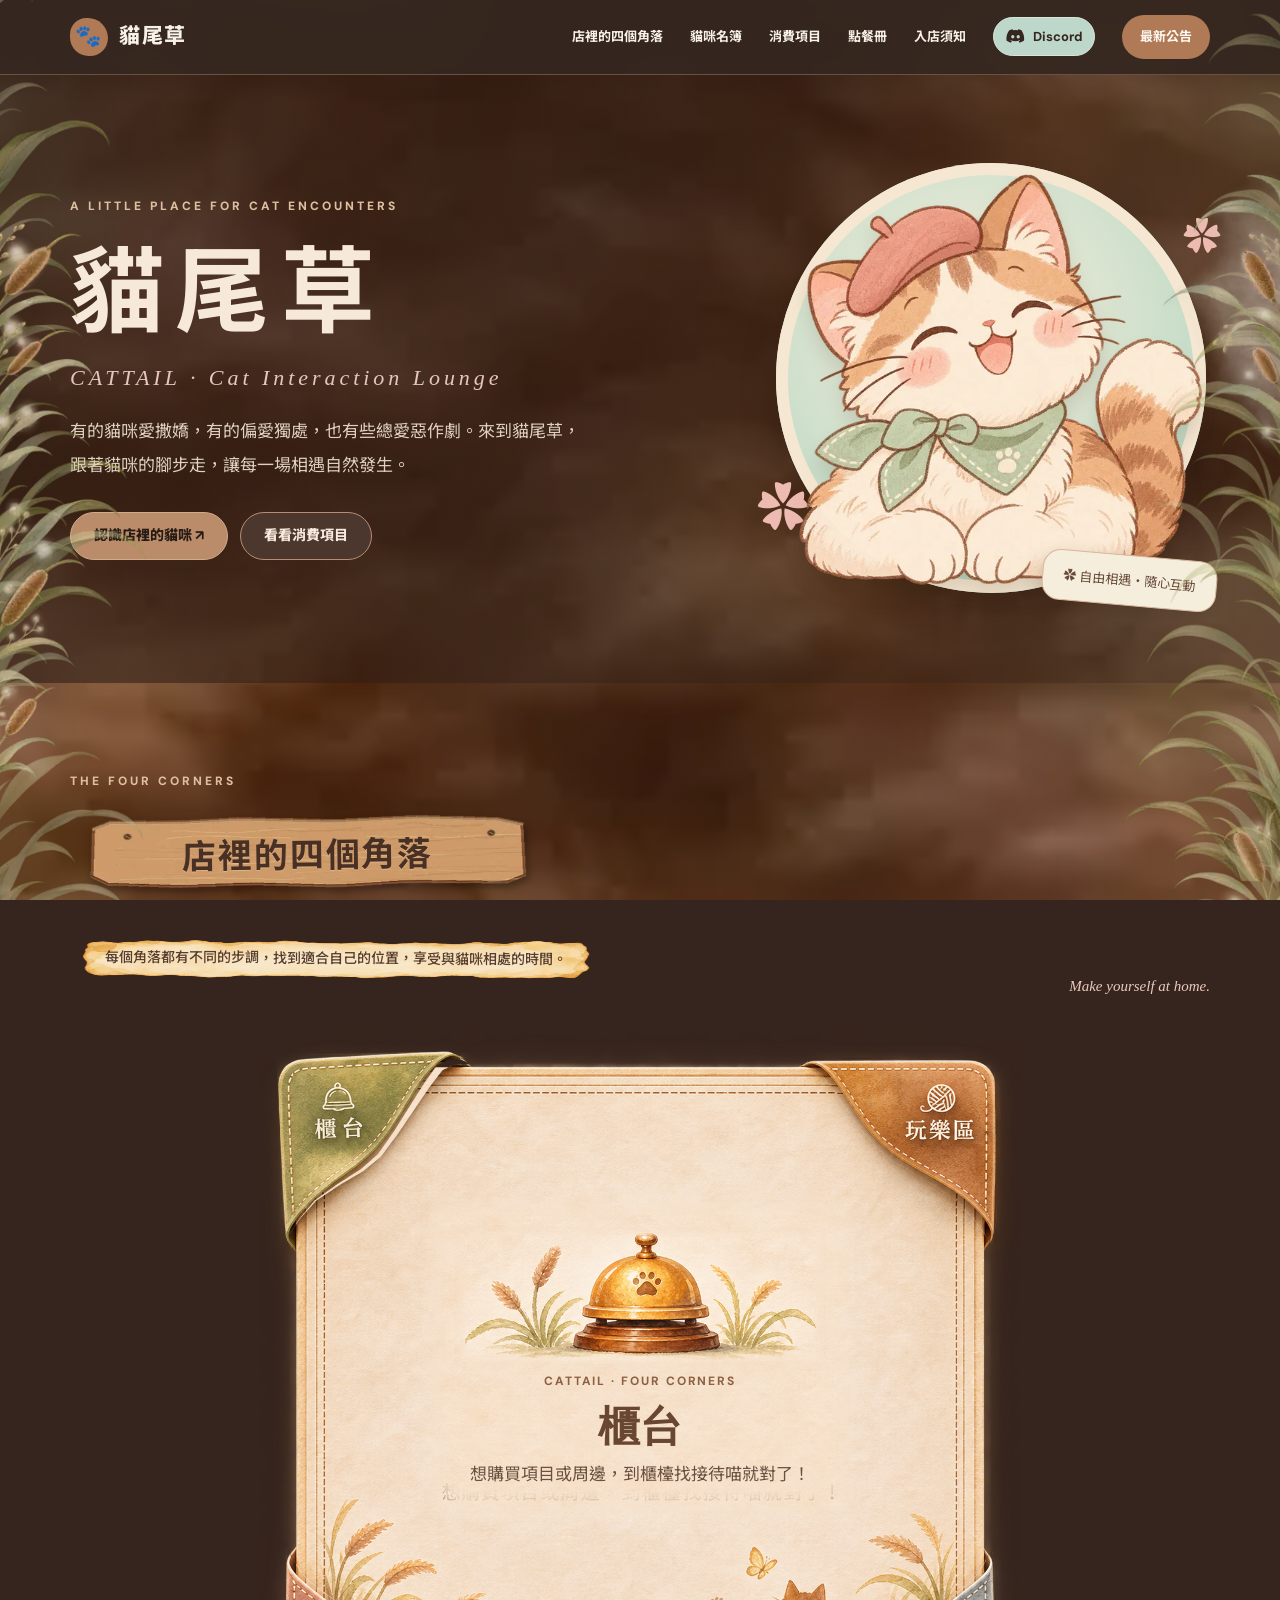
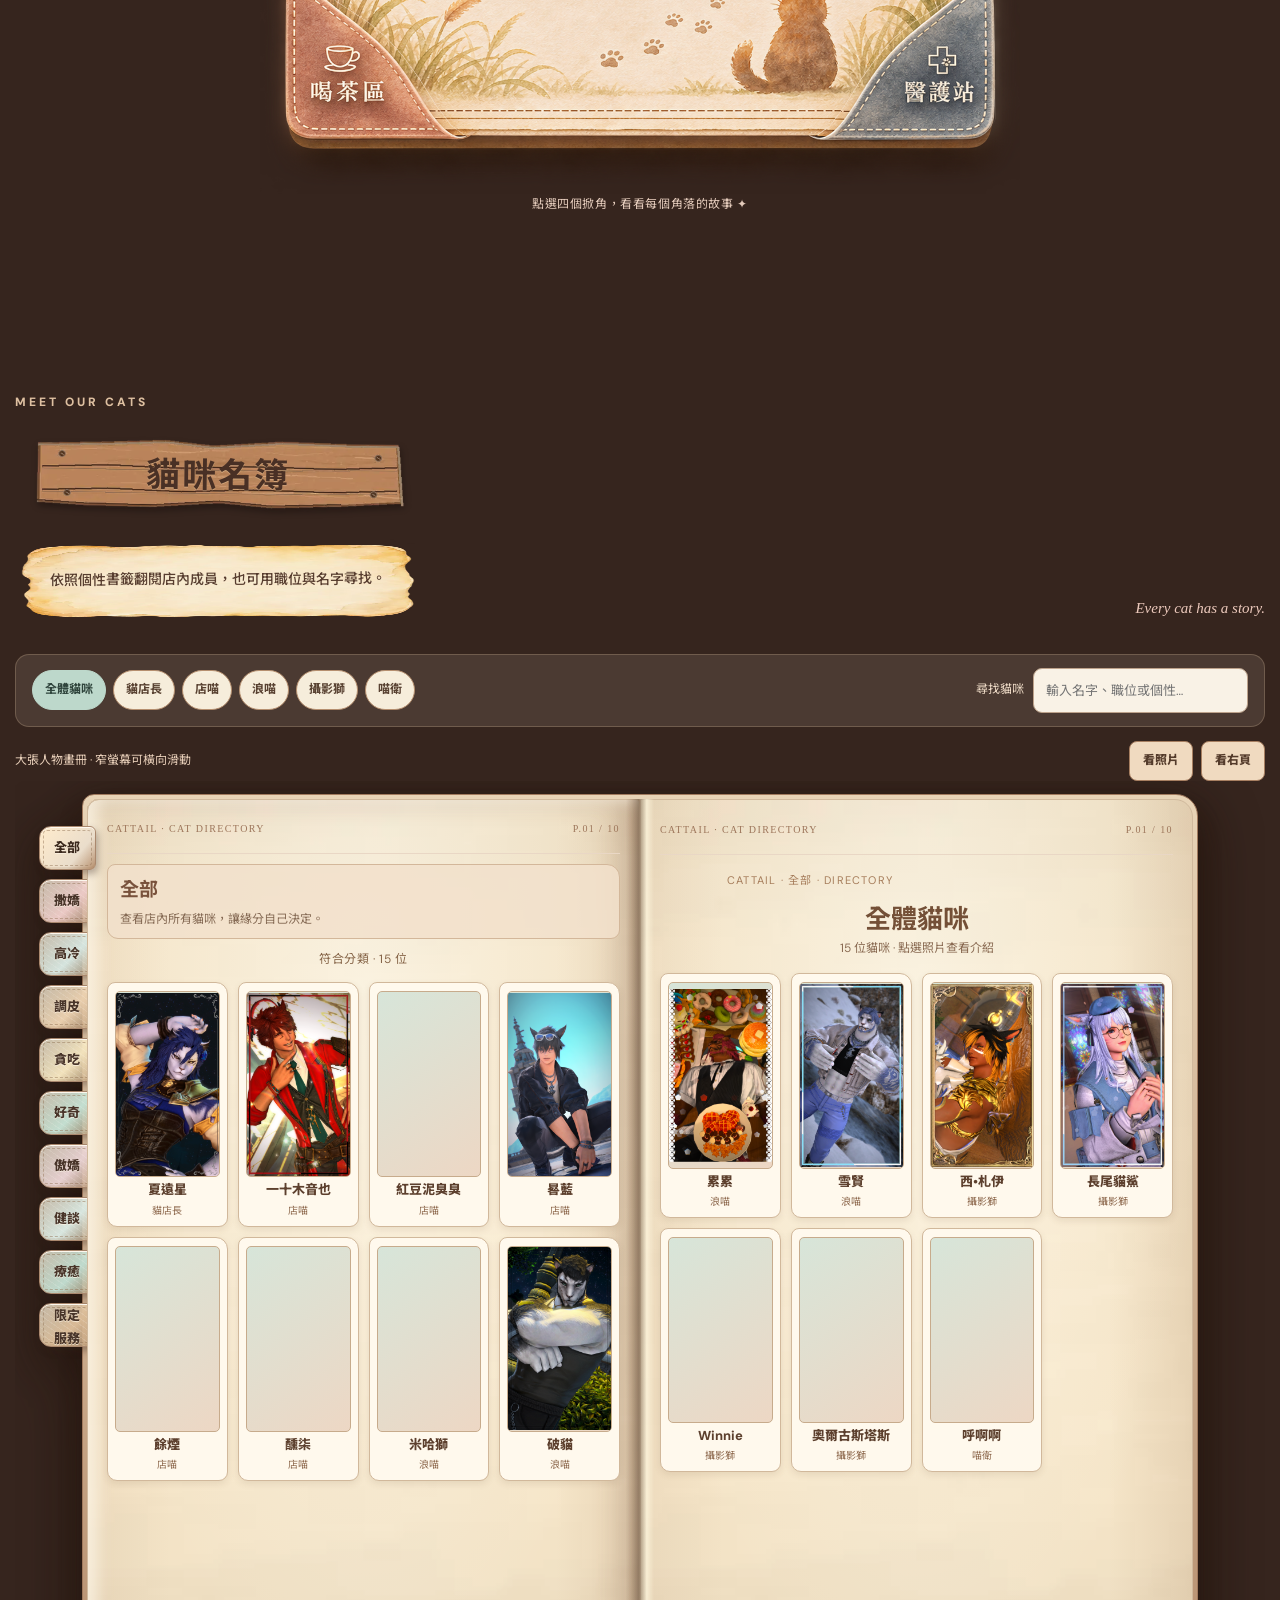
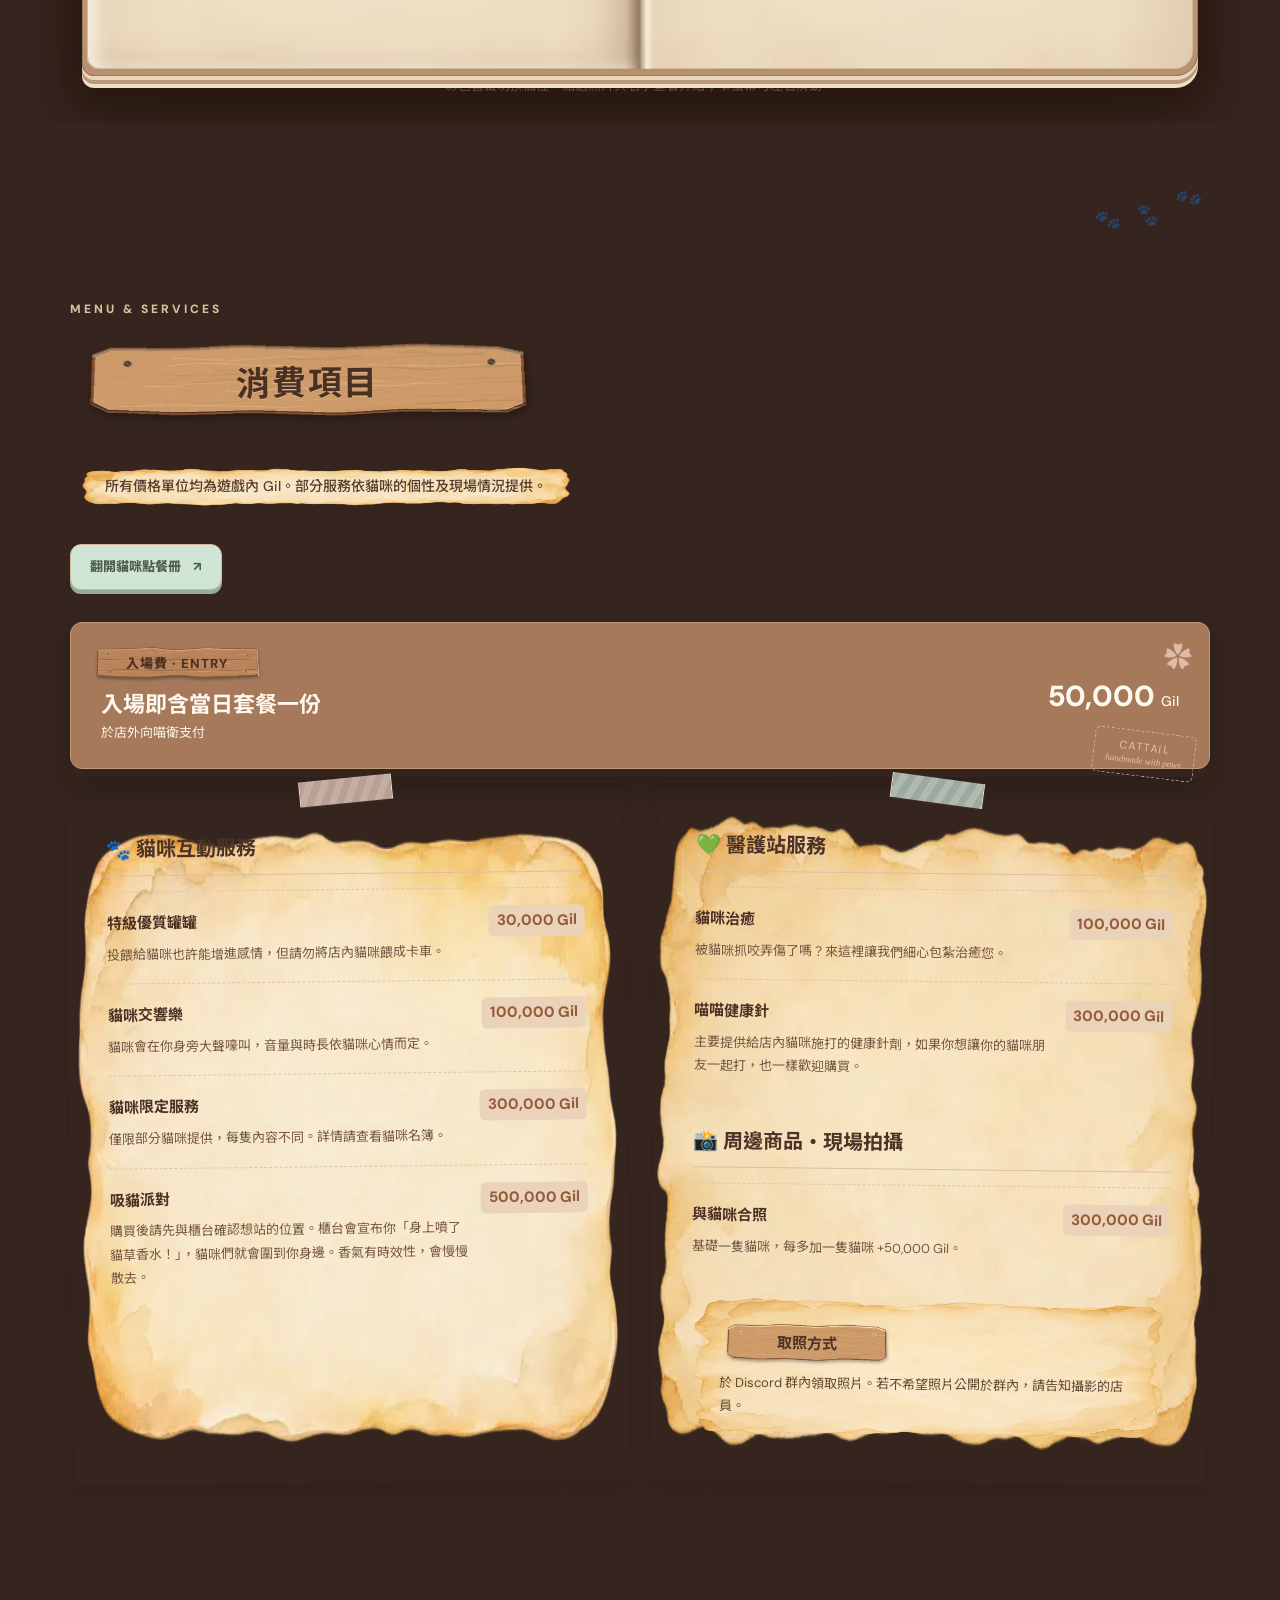
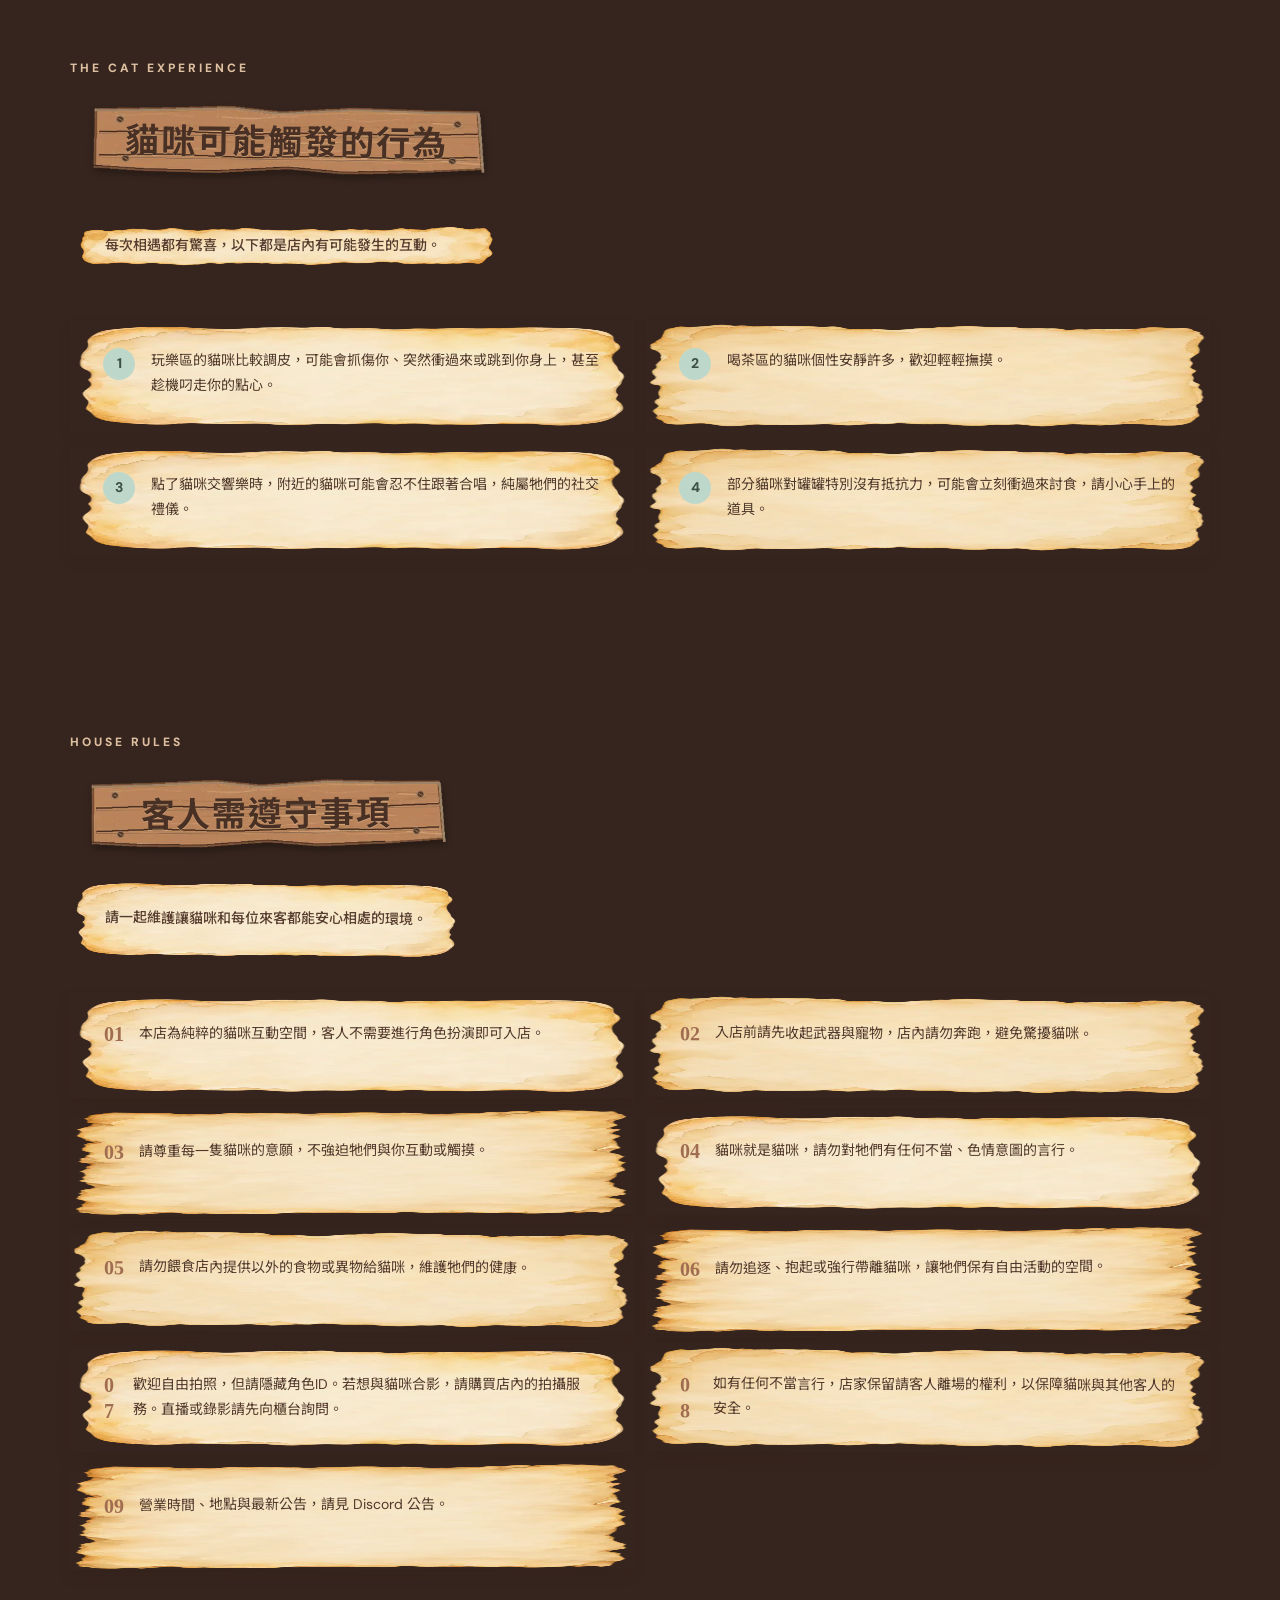
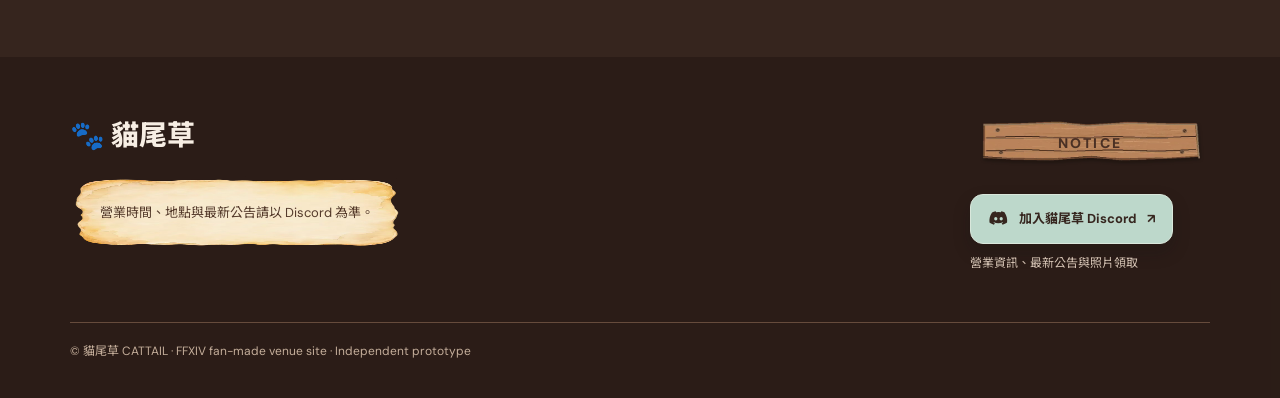
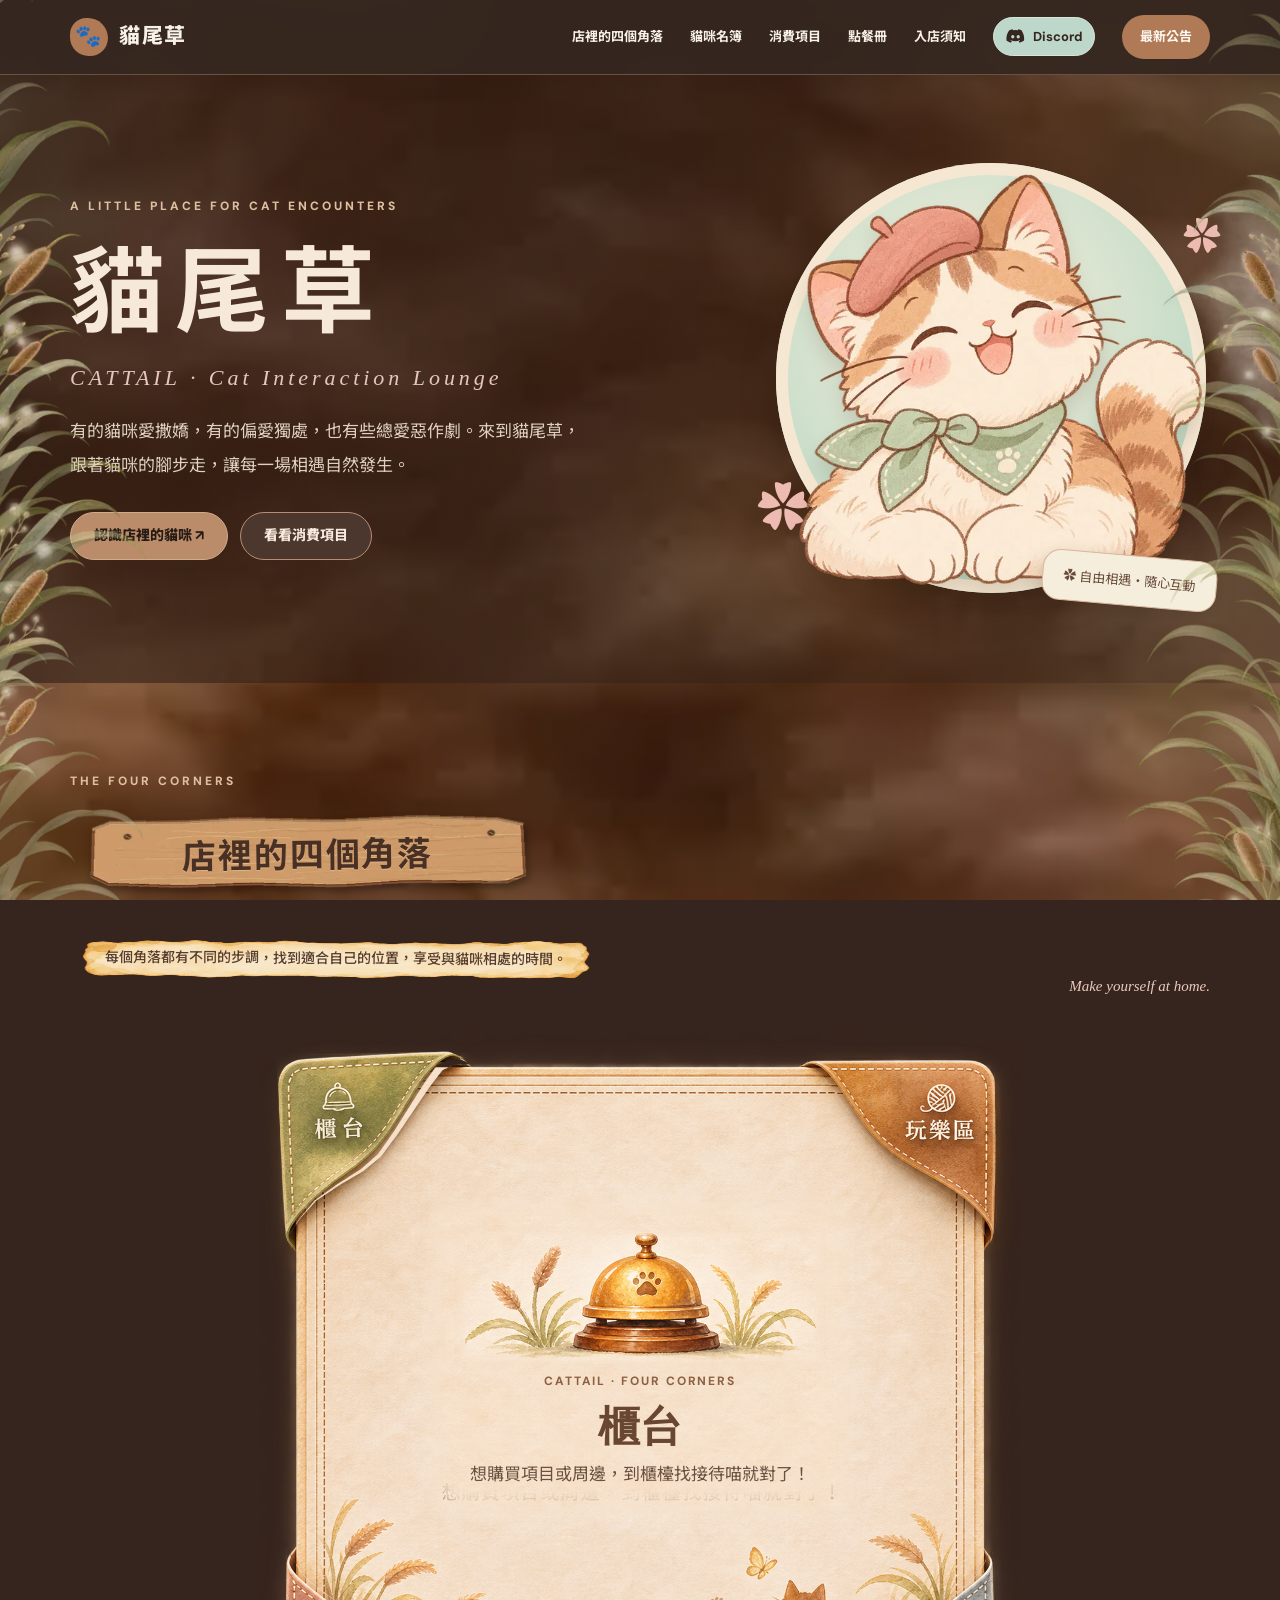
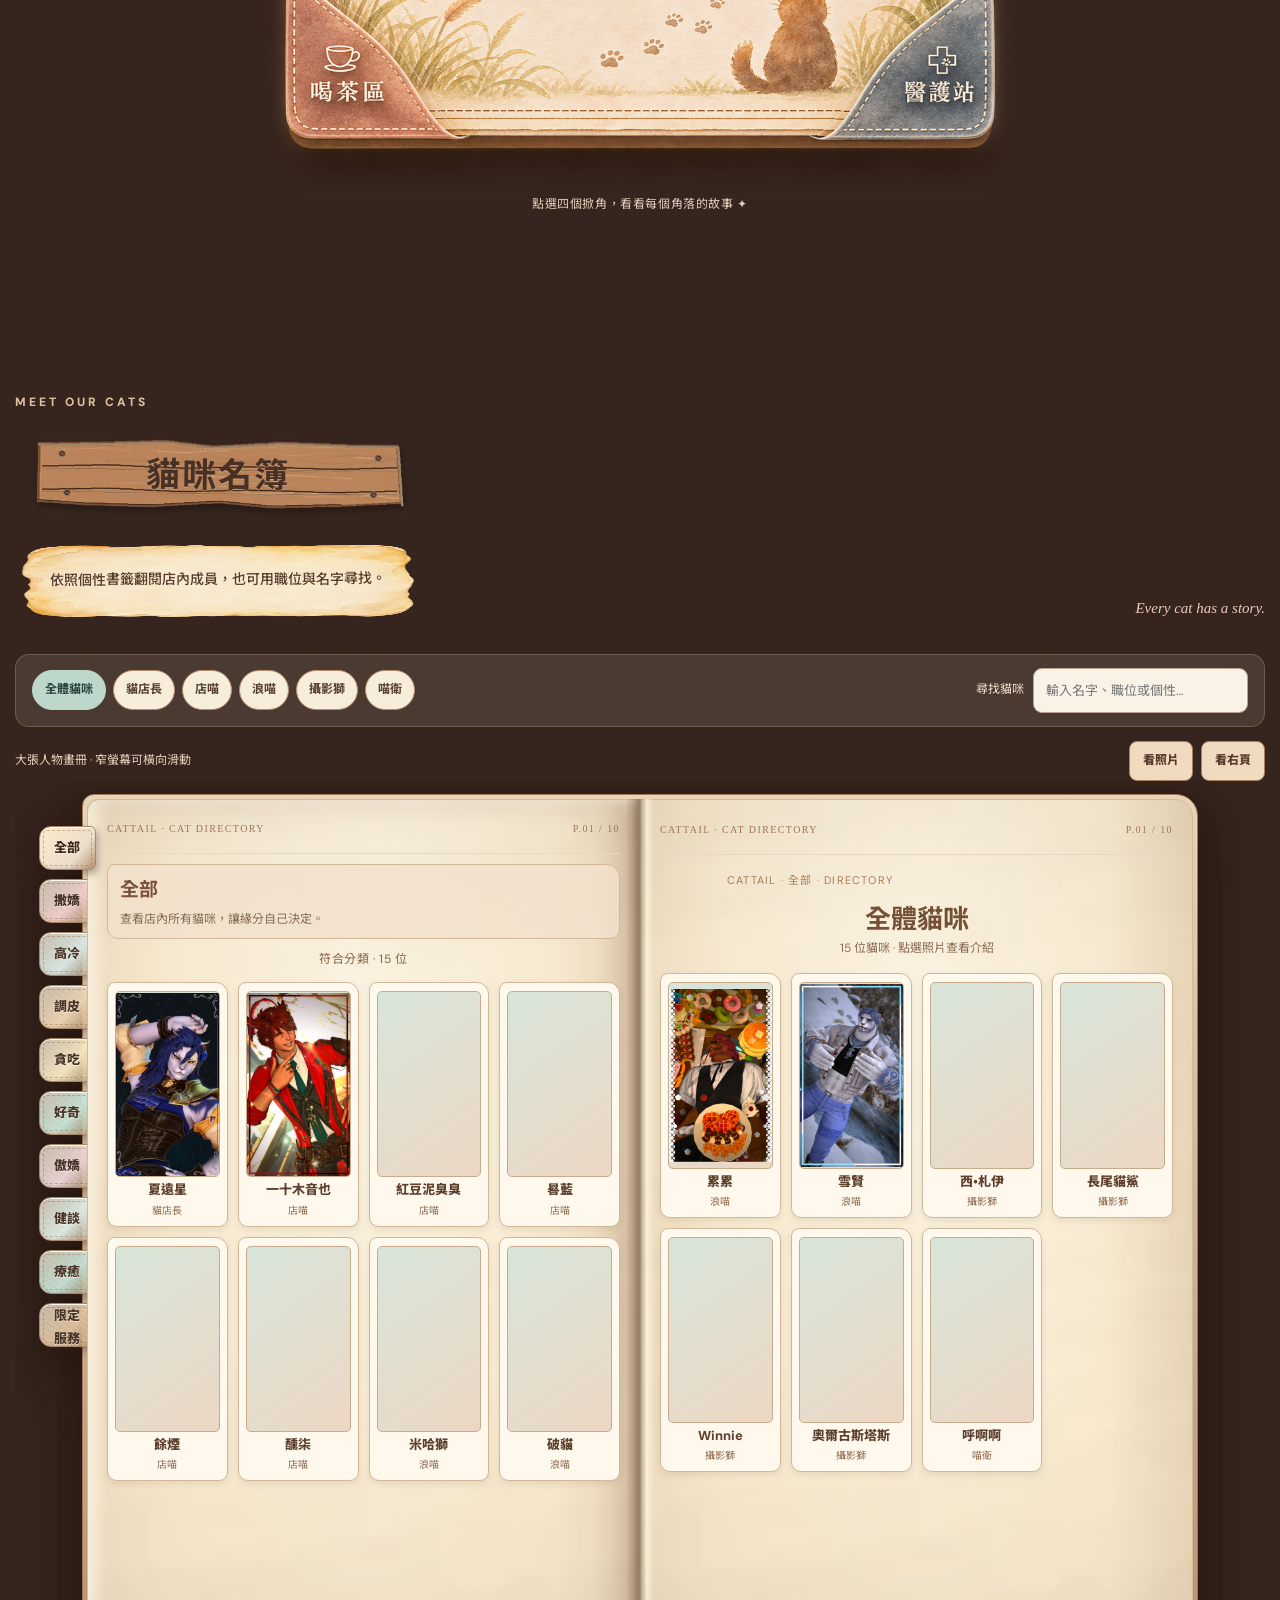
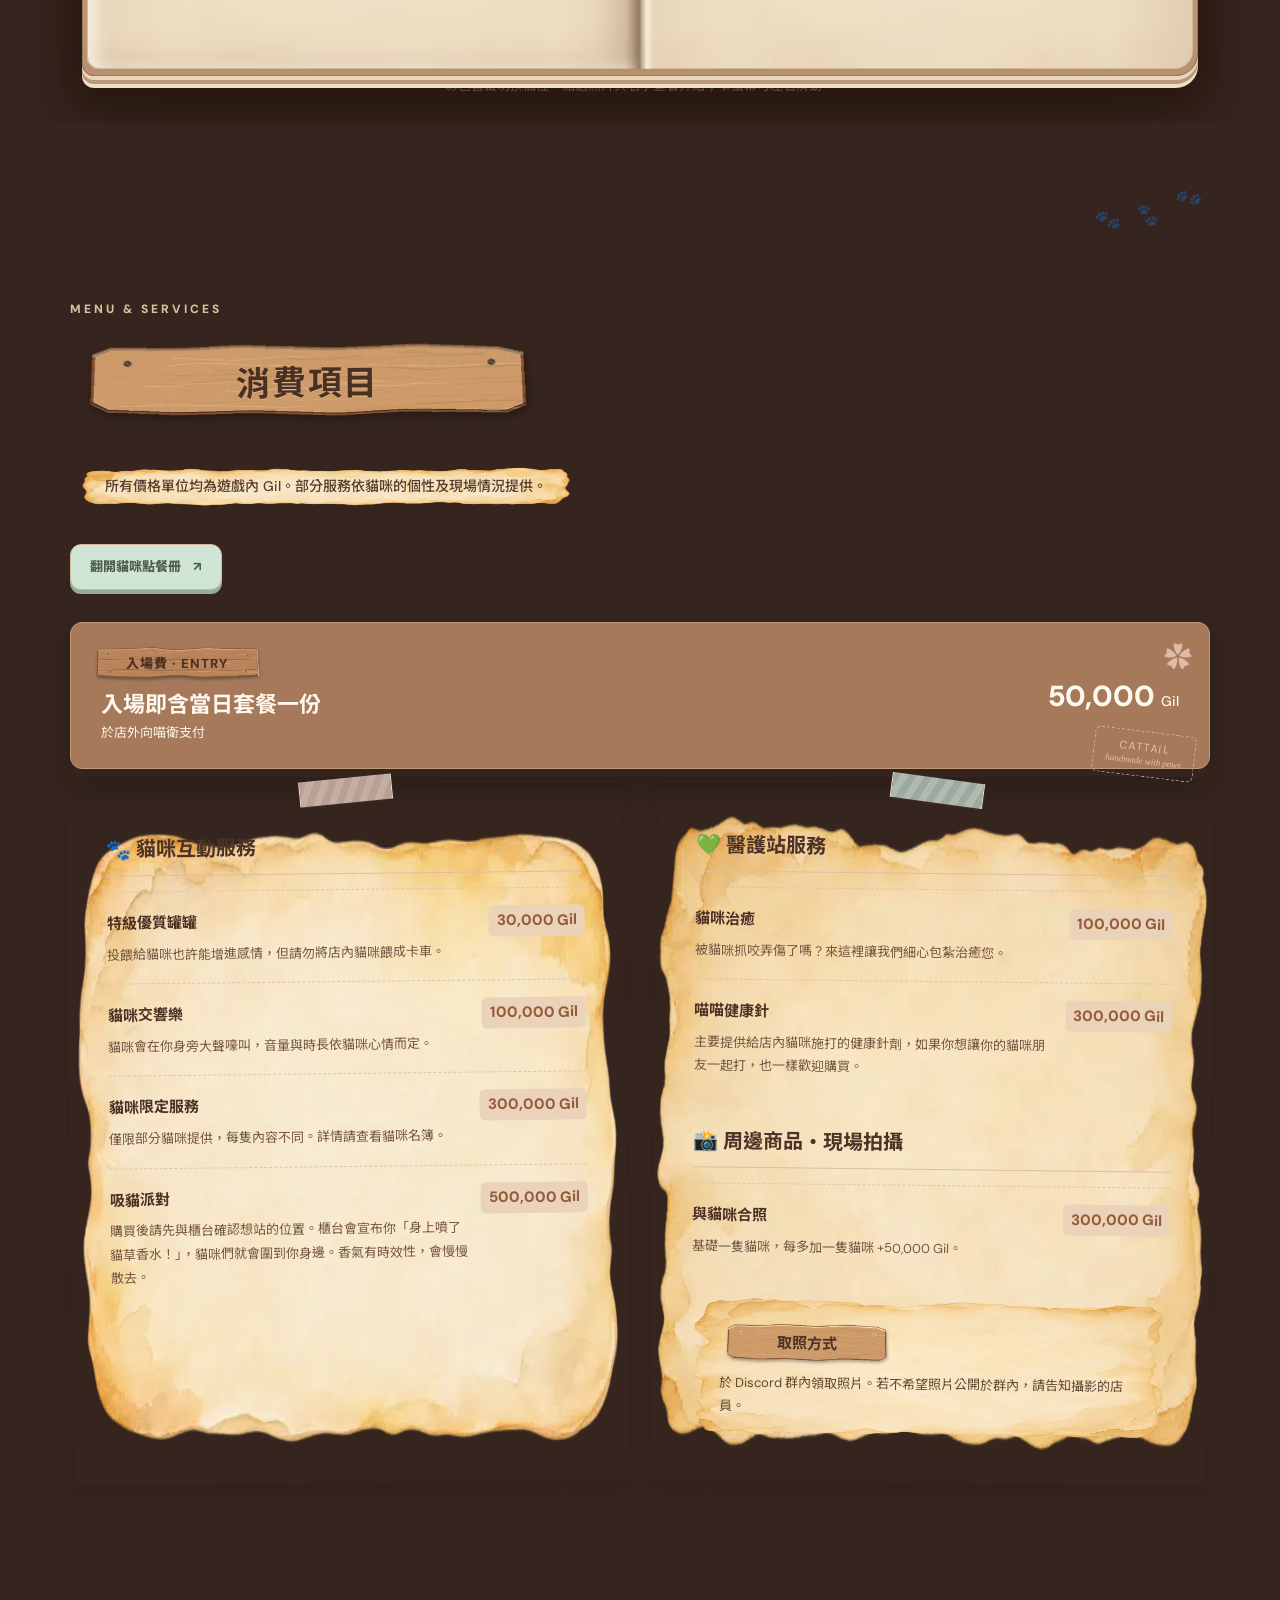
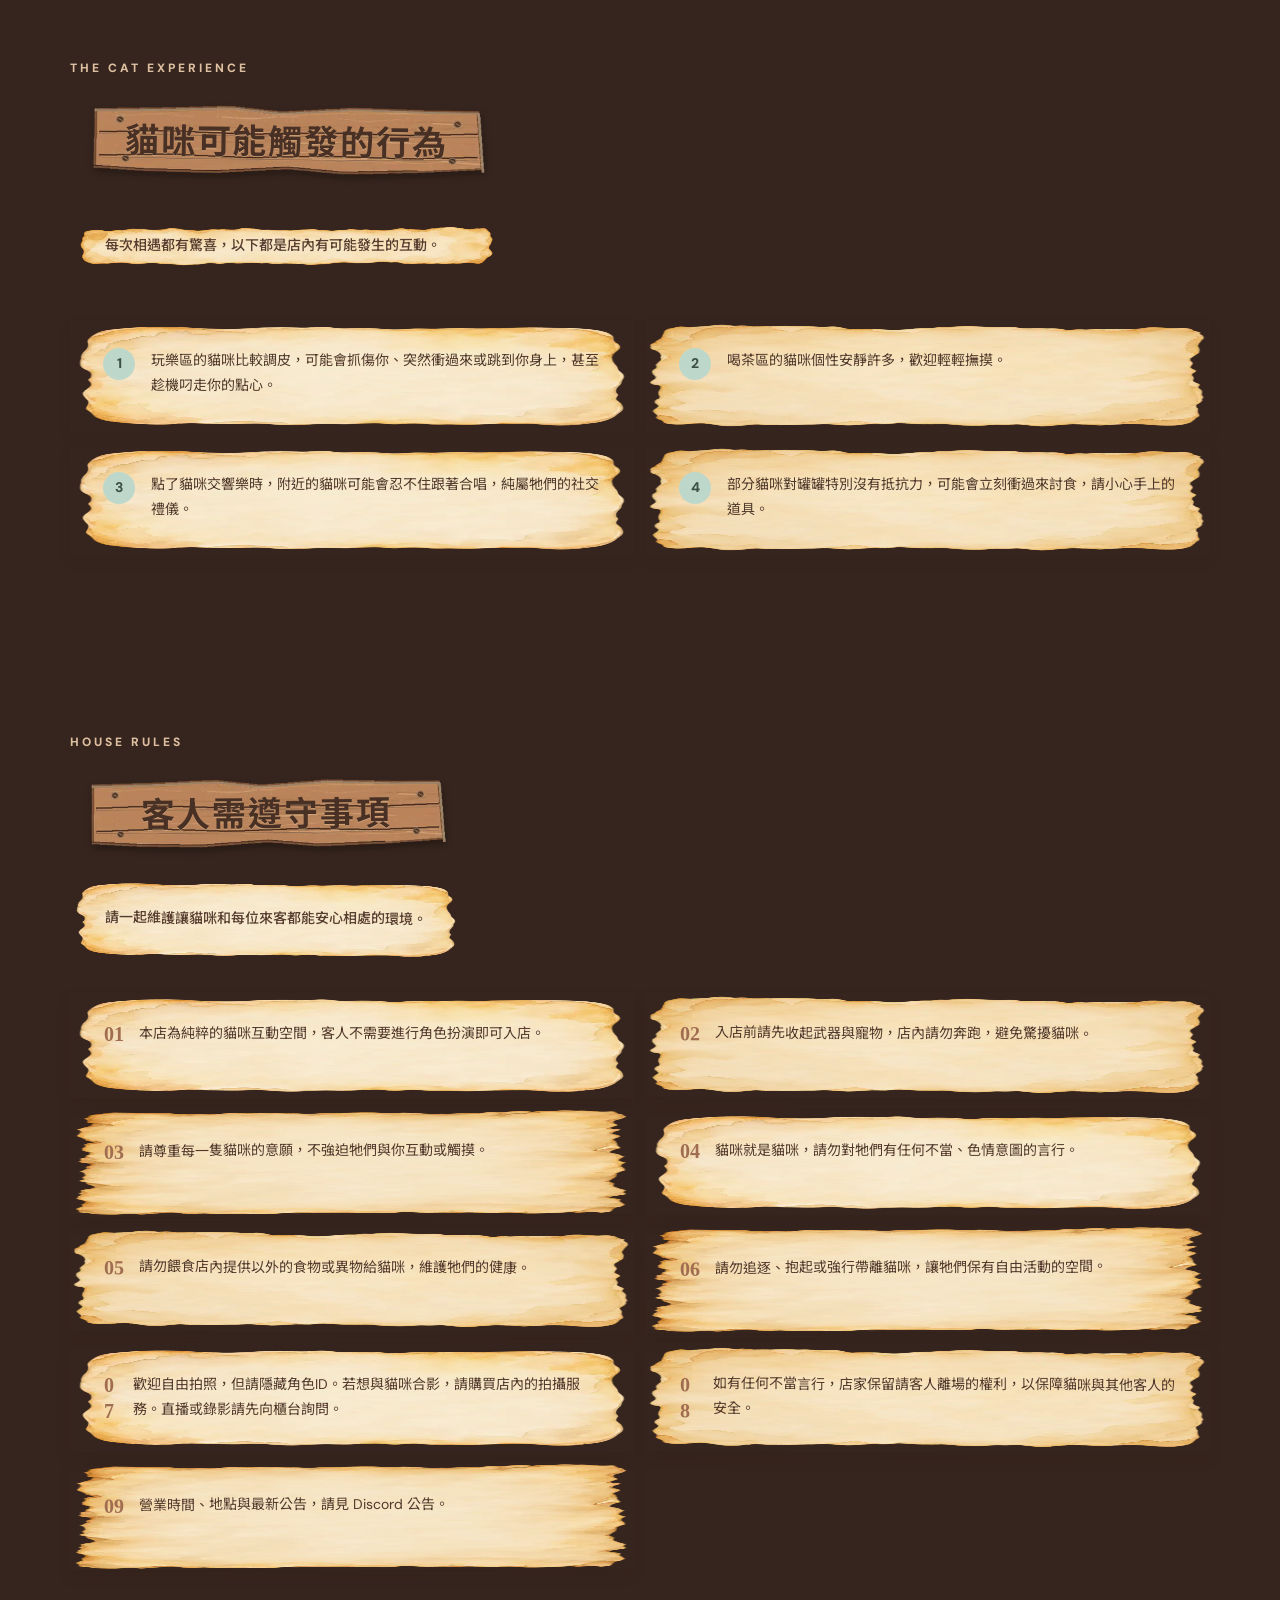
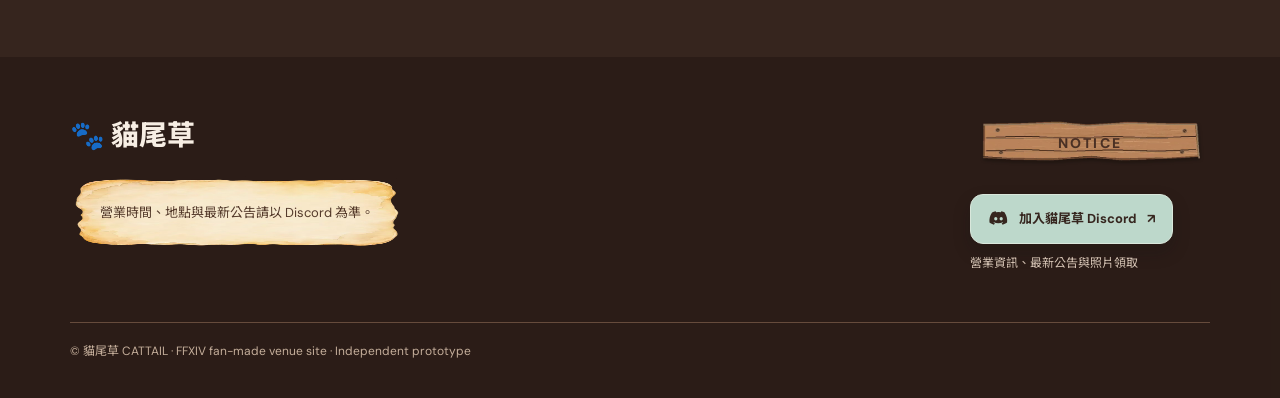
